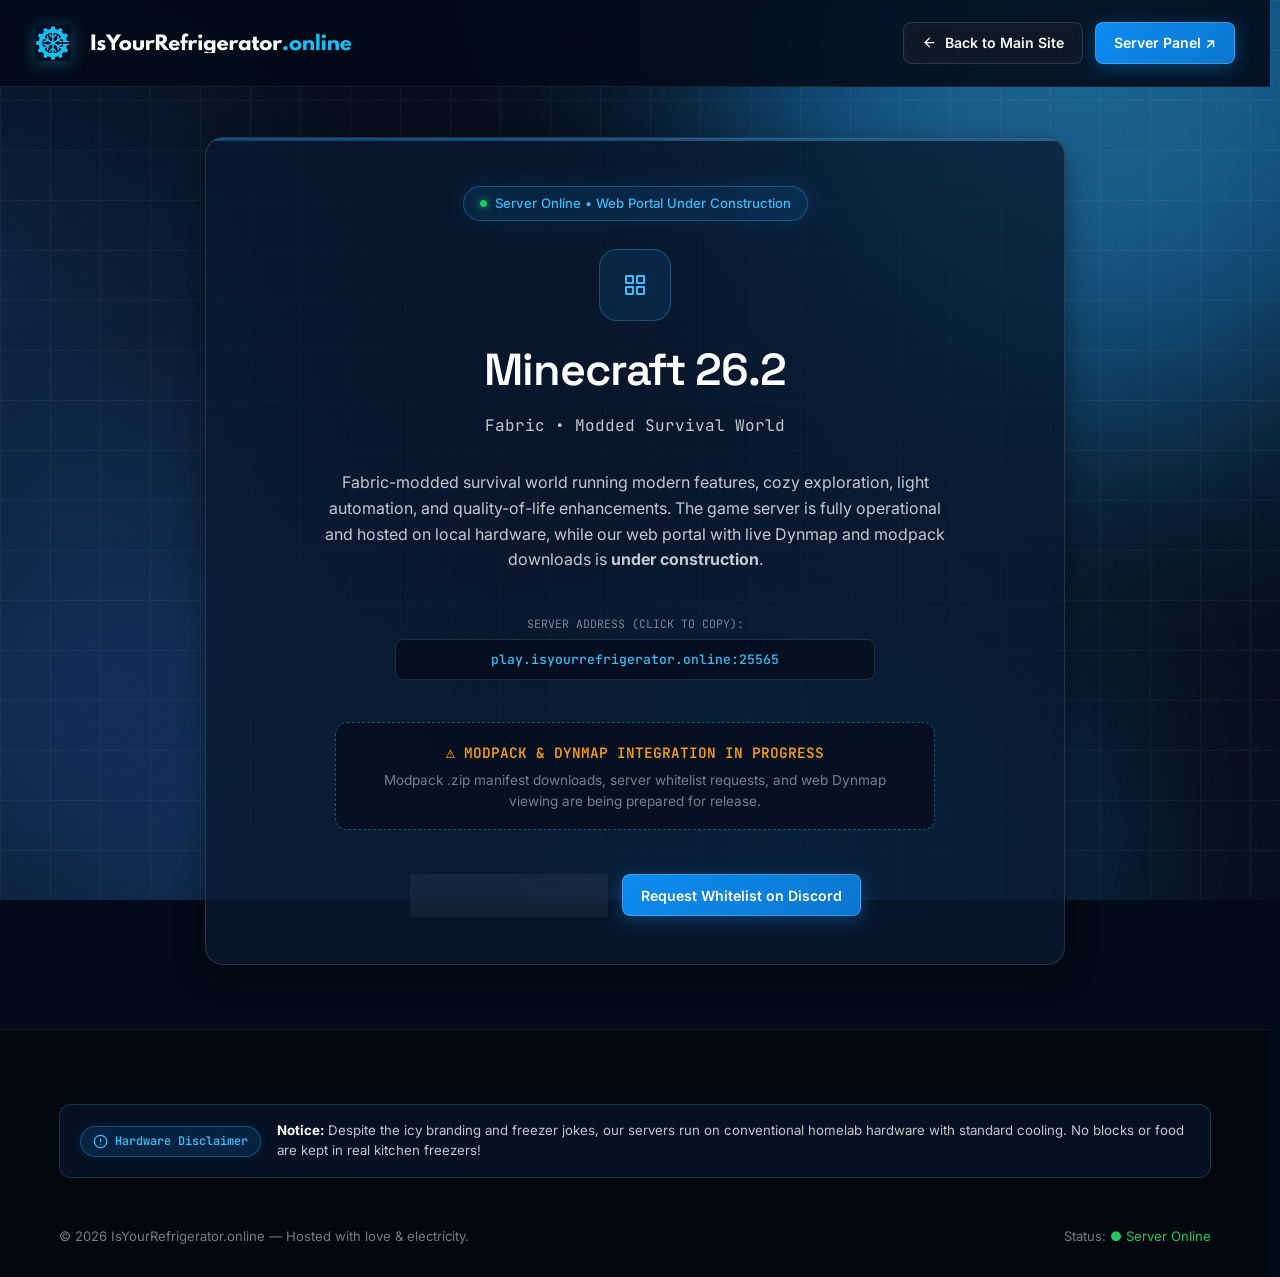
==== minecraft/index.html @ 1fb02a24 "feat: add game server sub-pages for Valheim, Minecraft, and The Forest along with updated documentat" ====
<!DOCTYPE html>
<html lang="en">

<head>
    <meta charset="UTF-8">
    <meta name="viewport" content="width=device-width, initial-scale=1.0">
    <title>Minecraft 26.2 | IsYourRefrigerator.Online</title>
    <meta name="description" content="Dedicated Minecraft Fabric Modded Survival Server - IsYourRefrigerator.online">
    <link rel="icon" type="image/png" href="/static/images/isyourrefrigerator.online_logo_small.png">

    <!-- Typography -->
    <link rel="preconnect" href="https://fonts.googleapis.com">
    <link rel="preconnect" href="https://fonts.gstatic.com" crossorigin>
    <link
        href="https://fonts.googleapis.com/css2?family=Inter:wght@400;500;600;700&family=JetBrains+Mono:wght@400;500;600&family=Space+Grotesk:wght@500;600;700&display=swap"
        rel="stylesheet">

    <link rel="stylesheet" href="/static/style/stylesheet.css">
    <script src="/static/script.js" defer></script>
</head>

<body>

    <!-- Artistic background scene -->
    <div class="scene">
        <div class="aurora a1"></div>
        <div class="aurora a2"></div>
        <div class="aurora a3"></div>
        <div class="frost-grid"></div>
        <div class="grain"></div>
    </div>

    <!-- Header -->
    <header class="site">
        <div class="wrap site-inner">
            <a href="/" class="brand-link" aria-label="IsYourRefrigerator.online home">
                <img src="/static/images/isyourrefrigerator.online_logo_small.png" alt="" class="logo-icon">
                <img src="/static/images/IsYourRefrigerator.online (1).png" alt="" class="logo-wordmark">
                <img src="/static/images/IsYourRefrigerator.online.png" alt="IsYourRefrigerator.online"
                    class="logo-mobile">
            </a>

            <div class="header-actions">
                <a href="/" class="btn btn-outline">
                    <svg width="15" height="15" viewBox="0 0 24 24" fill="none" stroke="currentColor" stroke-width="2"
                        stroke-linecap="round" stroke-linejoin="round">
                        <line x1="19" y1="12" x2="5" y2="12"></line>
                        <polyline points="12 19 5 12 12 5"></polyline>
                    </svg>
                    <span>Back to Main Site</span>
                </a>
                <a href="https://panel.isyourrefrigerator.online" class="btn btn-fill btn-server-panel" target="_blank"
                    rel="noopener noreferrer">
                    <span>Server Panel ↗</span>
                </a>
            </div>
        </div>
    </header>

    <main>
        <section class="section-block" style="padding-top: 50px;">
            <div class="wrap">
                <!-- Under Construction Showcase Hero -->
                <div class="overview-card"
                    style="max-width: 860px; margin: 0 auto; text-align: center; align-items: center; padding: 48px 32px;">
                    <div class="badge" style="margin-bottom: 14px;">
                        <span class="indicator-dot online"></span>
                        <span>Server Online • Web Portal Under Construction</span>
                    </div>

                    <div class="card-icon-wrap"
                        style="width: 72px; height: 72px; margin-bottom: 8px; border-radius: var(--radius-lg);">
                        <svg viewBox="0 0 24 24" width="36" height="36" fill="none" stroke="currentColor"
                            stroke-width="2" stroke-linecap="round" stroke-linejoin="round">
                            <rect x="3" y="3" width="7" height="7"></rect>
                            <rect x="14" y="3" width="7" height="7"></rect>
                            <rect x="14" y="14" width="7" height="7"></rect>
                            <rect x="3" y="14" width="7" height="7"></rect>
                        </svg>
                    </div>

                    <h1 style="font-size: clamp(2rem, 4vw, 2.8rem); color: #ffffff; margin-bottom: 8px;">
                        Minecraft <span class="gradient-text">26.2</span>
                    </h1>
                    <p class="server-subtitle" style="font-size: 1rem; margin-bottom: 18px;">
                        Fabric • Modded Survival World
                    </p>

                    <p style="max-width: 620px; font-size: 1rem; color: var(--text-dim); line-height: 1.6; margin-bottom: 28px;">
                        Fabric-modded survival world running modern features, cozy exploration, light automation, and quality-of-life enhancements.
                        The game server is fully operational and hosted on local hardware, while our web portal with live Dynmap and modpack downloads is <strong>under construction</strong>.
                    </p>

                    <!-- Quick Connect Box -->
                    <div style="width: 100%; max-width: 480px; margin-bottom: 28px;">
                        <span class="stat-label" style="display: block; margin-bottom: 6px;">Server Address (Click to Copy):</span>
                        <div class="server-connect btn-copy-ip" data-ip="play.isyourrefrigerator.online:25565"
                            title="Click to copy server address" role="button" tabindex="0">
                            <span class="ip-display">play.isyourrefrigerator.online:25565</span>
                        </div>
                    </div>

                    <!-- Under Construction Status Pill -->
                    <div
                        style="background: rgba(3, 11, 24, 0.7); border: 1px dashed rgba(56, 189, 248, 0.4); border-radius: var(--radius-md); padding: 18px 24px; max-width: 600px; margin-bottom: 30px;">
                        <div style="display: flex; align-items: center; justify-content: center; gap: 8px; color: var(--amber); font-weight: 600; font-family: 'JetBrains Mono', monospace; font-size: 0.9rem; margin-bottom: 6px;">
                            <span>⚠️ MODPACK & DYNMAP INTEGRATION IN PROGRESS</span>
                        </div>
                        <p style="font-size: 0.85rem; color: var(--text-faint); margin: 0; line-height: 1.5;">
                            Modpack .zip manifest downloads, server whitelist requests, and web Dynmap viewing are being prepared for release.
                        </p>
                    </div>

                    <!-- Back / Action Buttons -->
                    <div style="display: flex; gap: 14px; flex-wrap: wrap; justify-content: center;">
                        <a href="/" class="btn btn-outline">
                            ← Return to All Servers
                        </a>
                        <button type="button" class="btn btn-fill btn-copy-discord" data-ip="@Trollmeneerr">
                            Request Whitelist on Discord
                        </button>
                    </div>
                </div>
            </div>
        </section>
    </main>

    <!-- Floating Toast Notice for Copy Feedback -->
    <div class="toast-notice" id="toastNotice" role="status" aria-live="polite">
        <svg width="18" height="18" viewBox="0 0 24 24" fill="none" stroke="#38bdf8" stroke-width="2"
            stroke-linecap="round" stroke-linejoin="round">
            <path d="M22 11.08V12a10 10 0 1 1-5.93-9.14"></path>
            <polyline points="22 4 12 14.01 9 11.01"></polyline>
        </svg>
        <span class="toast-text">Copied to clipboard!</span>
    </div>

    <!-- Footer -->
    <footer class="site">
        <div class="wrap">
            <div class="footer-disclaimer">
                <div class="disclaimer-badge">
                    <svg width="15" height="15" viewBox="0 0 24 24" fill="none" stroke="currentColor" stroke-width="2"
                        stroke-linecap="round" stroke-linejoin="round">
                        <circle cx="12" cy="12" r="10"></circle>
                        <line x1="12" y1="8" x2="12" y2="12"></line>
                        <line x1="12" y1="16" x2="12.01" y2="16"></line>
                    </svg>
                    <span>Hardware Disclaimer</span>
                </div>
                <p class="disclaimer-text">
                    <strong>Notice:</strong> Despite the icy branding and freezer jokes, our servers run on conventional homelab hardware with standard cooling. No blocks or food are kept in real kitchen freezers!
                </p>
            </div>

            <div class="footer-bottom">
                <div>&copy; <span class="current-year">2026</span> IsYourRefrigerator.online — Hosted with love &amp; electricity.</div>
                <div>Status: <span style="color: #22c55e;">● Server Online</span></div>
            </div>
        </div>
    </footer>

</body>

</html>
---- static/style/stylesheet.css ----
/* =========================================================================
   ISYOURREFRIGERATOR.ONLINE - VISUAL OVERHAUL STYLESHEET
   Aesthetics: Cozy Homelab Blog x Steam Store Library Hybrid
   Theme: Original Subzero Navy & Cyan Palette Preserved 100%
   ========================================================================= */

:root {
    /* Exact Original Brand Palette */
    --p: #030b18;
    --p-surface: rgba(10, 25, 48, 0.78);
    --p-card: rgba(14, 32, 60, 0.72);
    --p-card-hover: rgba(18, 42, 80, 0.85);
    --p-overlay: rgba(3, 11, 24, 0.92);
    --s: #133b78;
    --s-light: #1e56a8;
    --t: #0d8cf1;
    --t-glow: rgba(13, 140, 241, 0.35);
    --cyan: #38bdf8;
    --cyan-glow: rgba(56, 189, 248, 0.28);
    --green: #22c55e;
    --green-glow: rgba(34, 197, 94, 0.35);
    --red: #ef4444;
    --amber: #f59e0b;
    --acc: #050505;
    --text: #f8fafc;
    --text-dim: rgba(248, 250, 252, 0.78);
    --text-faint: rgba(248, 250, 252, 0.48);
    --glass: rgba(255, 255, 255, 0.05);
    --glass-border: rgba(255, 255, 255, 0.12);
    --glass-hover-border: rgba(56, 189, 248, 0.45);
    --hair: rgba(255, 255, 255, 0.08);

    /* Dimensions & Radii */
    --radius-xl: 24px;
    --radius-lg: 18px;
    --radius-md: 12px;
    --radius-sm: 8px;
    --radius-xs: 4px;

    /* Shadows */
    --shadow-card: 0 10px 30px rgba(0, 0, 0, 0.4), 0 1px 0 rgba(255, 255, 255, 0.08) inset;
    --shadow-steam: 0 16px 40px rgba(3, 11, 24, 0.7), 0 0 30px rgba(13, 140, 241, 0.15);
    --shadow-glow: 0 0 25px var(--cyan-glow);
}

/* ---------- Global Reset & Base Typography ---------- */
* {
    box-sizing: border-box;
    margin: 0;
    padding: 0;
}

html {
    scroll-behavior: smooth;
    scrollbar-gutter: stable;
}

/* =========================================================================
   CROSS-PLATFORM CUSTOM OVERFLOW SCROLLBAR SYSTEM
   1. Gecko / Firefox: Isolated via @supports so Chromium 121+ does not disable ::-webkit-scrollbar
   2. Chromium / WebKit (Chrome, Edge, Safari, Brave, Opera, Vivaldi): Custom 10px pill scrollbar
   3. Mobile / iOS / Android: Inertial momentum touch scrolling (-webkit-overflow-scrolling: touch)
   ========================================================================= */

/* Firefox (Gecko Engine) */
@supports (-moz-appearance: none) {
    html, body, * {
        scrollbar-width: thin;
        scrollbar-color: rgba(56, 189, 248, 0.6) #020712;
    }
}

/* WebKit / Chromium Browsers (Chrome, Edge, Safari, Opera, Brave, Vivaldi) */
::-webkit-scrollbar,
*::-webkit-scrollbar {
    width: 10px;
    height: 10px;
}

::-webkit-scrollbar-track,
*::-webkit-scrollbar-track {
    background: #020712;
    border-left: 1px solid rgba(56, 189, 248, 0.08);
}

::-webkit-scrollbar-track:horizontal,
*::-webkit-scrollbar-track:horizontal {
    border-left: none;
    border-top: 1px solid rgba(56, 189, 248, 0.08);
}

::-webkit-scrollbar-thumb,
*::-webkit-scrollbar-thumb {
    background: linear-gradient(180deg, #133b78 0%, #0d8cf1 50%, #38bdf8 100%);
    border-radius: 999px;
    border: 2px solid #020712;
    background-clip: padding-box;
    transition: background 0.2s ease, box-shadow 0.2s ease, border-color 0.2s ease;
}

::-webkit-scrollbar-thumb:horizontal,
*::-webkit-scrollbar-thumb:horizontal {
    background: linear-gradient(90deg, #133b78 0%, #0d8cf1 50%, #38bdf8 100%);
}

::-webkit-scrollbar-thumb:hover,
*::-webkit-scrollbar-thumb:hover {
    background: linear-gradient(180deg, #0d8cf1 0%, #38bdf8 100%);
    box-shadow: 0 0 14px rgba(56, 189, 248, 0.65);
    border-color: #030b18;
}

::-webkit-scrollbar-thumb:horizontal:hover,
*::-webkit-scrollbar-thumb:horizontal:hover {
    background: linear-gradient(90deg, #0d8cf1 0%, #38bdf8 100%);
    box-shadow: 0 0 14px rgba(56, 189, 248, 0.65);
    border-color: #030b18;
}

::-webkit-scrollbar-thumb:active,
*::-webkit-scrollbar-thumb:active {
    background: #38bdf8;
    box-shadow: 0 0 20px rgba(56, 189, 248, 0.95);
}

::-webkit-scrollbar-corner,
*::-webkit-scrollbar-corner {
    background: #020712;
}

/* Touch & Mobile Momentum Scrolling */
body,
.modal-card,
.modal-backdrop,
.site-nav,
.mobile-nav,
pre,
code {
    -webkit-overflow-scrolling: touch;
}

/* Internal Container & Modal Custom Scrollbars */
.modal-card {
    scrollbar-gutter: stable;
}

.modal-card::-webkit-scrollbar {
    width: 8px;
    height: 8px;
}

.modal-card::-webkit-scrollbar-track {
    background: rgba(3, 11, 24, 0.75);
    border-radius: 999px;
    border: none;
}

.modal-card::-webkit-scrollbar-thumb {
    background: linear-gradient(180deg, rgba(13, 140, 241, 0.6) 0%, rgba(56, 189, 248, 0.8) 100%);
    border-radius: 999px;
    border: 2px solid #07152b;
}

.modal-card::-webkit-scrollbar-thumb:hover {
    background: var(--cyan);
    box-shadow: 0 0 12px var(--cyan-glow);
}

/* ---------- Universal On-Screen Overflow Scroll Progress Bar ---------- */
/* Provides an interactive, visible overflow progress bar on ALL devices and platforms (including iOS Safari and Android) */
.scroll-progress-container {
    position: fixed;
    top: 0;
    left: 0;
    width: 100%;
    height: 3px;
    background: rgba(3, 11, 24, 0.5);
    backdrop-filter: blur(4px);
    -webkit-backdrop-filter: blur(4px);
    z-index: 1001; /* Sits above sticky header */
    cursor: pointer;
    overflow: hidden;
    transition: height 0.2s ease;
}

.scroll-progress-container:hover {
    height: 6px;
}

.scroll-progress-bar {
    height: 100%;
    width: 0%;
    background: linear-gradient(90deg, #133b78 0%, #0d8cf1 50%, #38bdf8 100%);
    box-shadow: 0 0 8px rgba(56, 189, 248, 0.8), 0 0 16px rgba(13, 140, 241, 0.5);
    border-radius: 0 999px 999px 0;
    transition: width 0.08s ease-out;
    position: relative;
}

.scroll-progress-bar::after {
    content: '';
    position: absolute;
    right: 0;
    top: 50%;
    transform: translateY(-50%);
    width: 8px;
    height: 8px;
    border-radius: 50%;
    background: #ffffff;
    box-shadow: 0 0 8px #38bdf8, 0 0 16px #38bdf8;
    opacity: 0;
    transition: opacity 0.2s ease;
}

.scroll-progress-container:hover .scroll-progress-bar::after {
    opacity: 1;
}

/* Floating Back to Top Button with Circular Progress Ring */
.btn-back-to-top {
    position: fixed;
    bottom: 28px;
    right: 28px;
    width: 46px;
    height: 46px;
    border-radius: 50%;
    background: rgba(7, 21, 43, 0.88);
    backdrop-filter: blur(12px);
    -webkit-backdrop-filter: blur(12px);
    border: 1px solid rgba(56, 189, 248, 0.35);
    color: var(--cyan);
    display: flex;
    align-items: center;
    justify-content: center;
    cursor: pointer;
    z-index: 95;
    opacity: 0;
    visibility: hidden;
    transform: translateY(16px) scale(0.9);
    transition: opacity 0.3s cubic-bezier(0.16, 1, 0.3, 1),
                transform 0.3s cubic-bezier(0.16, 1, 0.3, 1),
                visibility 0.3s ease,
                border-color 0.2s ease,
                box-shadow 0.2s ease,
                color 0.2s ease;
    box-shadow: 0 8px 24px rgba(0, 0, 0, 0.55);
}

.btn-back-to-top.visible {
    opacity: 1;
    visibility: visible;
    transform: translateY(0) scale(1);
}

.btn-back-to-top:hover {
    border-color: var(--cyan);
    color: #ffffff;
    box-shadow: 0 0 20px var(--cyan-glow), 0 10px 30px rgba(0, 0, 0, 0.65);
    transform: translateY(-3px) scale(1.05);
}

.btn-back-to-top svg.progress-ring {
    position: absolute;
    top: -1px;
    left: -1px;
    width: 46px;
    height: 46px;
    transform: rotate(-90deg);
    pointer-events: none;
}

.btn-back-to-top svg.progress-ring circle {
    fill: none;
    stroke-width: 2.5;
}

.btn-back-to-top svg.progress-ring .progress-ring-bg {
    stroke: rgba(255, 255, 255, 0.08);
}

.btn-back-to-top svg.progress-ring .progress-ring-fill {
    stroke: var(--cyan);
    stroke-linecap: round;
    stroke-dasharray: 126; /* 2 * PI * 20 */
    stroke-dashoffset: 126;
    transition: stroke-dashoffset 0.1s ease-out;
}

body {
    background: var(--p);
    color: var(--text);
    font-family: 'Inter', -apple-system, BlinkMacSystemFont, 'Segoe UI', Roboto, sans-serif;
    line-height: 1.6;
    overflow-x: hidden;
    min-height: 100vh;
    display: flex;
    flex-direction: column;
    -webkit-font-smoothing: antialiased;
}

h1, h2, h3, h4, h5 {
    font-family: 'Space Grotesk', sans-serif;
    font-weight: 600;
    letter-spacing: -0.025em;
    line-height: 1.2;
    color: #ffffff;
}

p {
    color: var(--text-dim);
}

a {
    color: inherit;
    text-decoration: none;
    transition: all 0.2s cubic-bezier(0.16, 1, 0.3, 1);
}

img, svg {
    display: block;
    max-width: 100%;
    height: auto;
}

.wrap {
    max-width: 1200px;
    margin: 0 auto;
    padding: 0 24px;
    width: 100%;
}

/* ---------- Background Ambient Scene ---------- */
.scene {
    position: fixed;
    inset: 0;
    z-index: -1;
    background: var(--p);
    overflow: hidden;
    pointer-events: none;
}

.scene::before {
    content: "";
    position: absolute;
    inset: 0;
    background:
        radial-gradient(75% 60% at 85% -5%, rgba(13, 140, 241, 0.22), transparent 70%),
        radial-gradient(55% 50% at -5% 30%, rgba(19, 59, 120, 0.45), transparent 70%),
        radial-gradient(65% 55% at 50% 100%, rgba(13, 140, 241, 0.18), transparent 70%);
}

.aurora {
    position: absolute;
    filter: blur(110px);
    opacity: 0.45;
    border-radius: 50%;
    mix-blend-mode: screen;
}

.aurora.a1 {
    width: 700px;
    height: 700px;
    top: -240px;
    right: -160px;
    background: radial-gradient(circle, var(--cyan) 0%, var(--t) 70%);
    animation: drift 28s ease-in-out infinite alternate;
}

.aurora.a2 {
    width: 600px;
    height: 600px;
    top: 45%;
    left: -180px;
    background: radial-gradient(circle, var(--s-light) 0%, var(--s) 70%);
    animation: drift 35s ease-in-out infinite alternate-reverse;
}

.aurora.a3 {
    width: 500px;
    height: 500px;
    bottom: -150px;
    right: 15%;
    background: var(--t);
    opacity: 0.25;
    animation: drift 32s ease-in-out infinite;
}

@keyframes drift {
    0% { transform: translate(0, 0) scale(1); }
    50% { transform: translate(35px, -25px) scale(1.08); }
    100% { transform: translate(-30px, 30px) scale(0.95); }
}

.frost-grid {
    position: absolute;
    inset: 0;
    opacity: 0.045;
    background-image:
        linear-gradient(to right, #ffffff 1px, transparent 1px),
        linear-gradient(to bottom, #ffffff 1px, transparent 1px);
    background-size: 50px 50px;
}

.grain {
    position: absolute;
    inset: 0;
    opacity: 0.035;
    background-image: url("data:image/svg+xml,%3Csvg xmlns='http://www.w3.org/2000/svg' width='160' height='160'%3E%3Cfilter id='n'%3E%3CfeTurbulence type='fractalNoise' baseFrequency='0.85' numOctaves='3' stitchTiles='stitch'/%3E%3C/filter%3E%3Crect width='100%25' height='100%25' filter='url(%23n)'/%3E%3C/svg%3E");
}


/* ---------- Header & Navigation ---------- */
header.site {
    position: sticky;
    top: 0;
    z-index: 100;
    background: rgba(3, 11, 24, 0.88);
    backdrop-filter: blur(20px);
    -webkit-backdrop-filter: blur(20px);
    border-bottom: 1px solid var(--hair);
    transition: all 0.3s ease;
}

.site-inner {
    display: flex;
    align-items: center;
    justify-content: space-between;
    min-height: 68px;
    padding: 8px 0;
    gap: 16px;
}

.brand-link {
    display: inline-flex;
    align-items: center;
    gap: 10px;
    text-decoration: none;
    cursor: pointer;
    flex-shrink: 0;
}

.brand-link img.logo-icon {
    display: block;
    height: 36px;
    width: auto;
    object-fit: contain;
    filter: drop-shadow(0 2px 8px rgba(56, 189, 248, 0.3));
}

.brand-link img.logo-wordmark {
    display: block;
    height: 70px;
    width: auto;
    max-width: 280px;
    object-fit: contain;
}

.brand-link img.logo-mobile {
    display: none;
}

.site-nav {
    display: flex;
    align-items: center;
    gap: 22px;
}

.nav-link {
    font-size: 0.9rem;
    font-weight: 500;
    color: var(--text-dim);
    position: relative;
    padding: 8px 4px;
    transition: color 0.2s ease;
}

.nav-link:hover,
.nav-link.active {
    color: #ffffff;
}

.nav-link::after {
    content: "";
    position: absolute;
    bottom: 0;
    left: 0;
    width: 0;
    height: 2px;
    background: linear-gradient(90deg, var(--t), var(--cyan));
    transition: width 0.25s ease;
    border-radius: 2px;
}

.nav-link:hover::after,
.nav-link.active::after {
    width: 100%;
}

.header-actions {
    display: flex;
    align-items: center;
    gap: 12px;
}

/* Buttons */
.btn {
    display: inline-flex;
    align-items: center;
    justify-content: center;
    gap: 8px;
    padding: 9px 18px;
    border-radius: var(--radius-sm);
    font-weight: 600;
    font-size: 0.88rem;
    font-family: 'Inter', sans-serif;
    cursor: pointer;
    transition: all 0.2s cubic-bezier(0.16, 1, 0.3, 1);
    border: 1px solid transparent;
    white-space: nowrap;
}

.btn-fill {
    background: linear-gradient(135deg, var(--t) 0%, #0b76ce 100%);
    color: #ffffff;
    border: 1px solid rgba(255, 255, 255, 0.2);
    box-shadow: 0 4px 18px rgba(13, 140, 241, 0.35);
}

.btn-fill:hover {
    transform: translateY(-2px);
    box-shadow: 0 8px 26px rgba(13, 140, 241, 0.55);
    background: linear-gradient(135deg, #1fa1ff 0%, var(--t) 100%);
}

.btn-outline {
    background: rgba(255, 255, 255, 0.05);
    color: var(--text);
    border: 1px solid var(--glass-border);
    backdrop-filter: blur(8px);
}

.btn-outline:hover {
    background: rgba(255, 255, 255, 0.1);
    border-color: rgba(56, 189, 248, 0.4);
    transform: translateY(-2px);
    color: #ffffff;
}

.btn-cozy-glow {
    background: rgba(13, 140, 241, 0.12);
    color: var(--cyan);
    border: 1px solid rgba(56, 189, 248, 0.35);
    box-shadow: 0 0 16px rgba(13, 140, 241, 0.2);
}

.btn-cozy-glow:hover {
    background: rgba(13, 140, 241, 0.25);
    border-color: var(--cyan);
    color: #ffffff;
    transform: translateY(-2px);
    box-shadow: 0 0 24px rgba(56, 189, 248, 0.35);
}

.btn-mobile-menu {
    display: none;
    align-items: center;
    justify-content: center;
    width: 40px;
    height: 40px;
    border-radius: var(--radius-sm);
    background: rgba(255, 255, 255, 0.04);
    border: 1px solid var(--glass-border);
    color: var(--text);
    cursor: pointer;
    transition: all 0.2s ease;
    flex-shrink: 0;
}

.btn-mobile-menu:hover {
    background: rgba(255, 255, 255, 0.09);
    border-color: rgba(255, 255, 255, 0.25);
}

.btn-mobile-menu .icon-close { display: none; }
.btn-mobile-menu.active .icon-menu { display: none; }
.btn-mobile-menu.active .icon-close { display: block; }

.mobile-nav {
    display: none;
    flex-direction: column;
    max-height: 0;
    overflow: hidden;
    background: rgba(3, 11, 24, 0.98);
    backdrop-filter: blur(20px);
    -webkit-backdrop-filter: blur(20px);
    border-bottom: 1px solid transparent;
    transition: max-height 0.35s cubic-bezier(0.16, 1, 0.3, 1), border-color 0.3s ease;
}

.mobile-nav.open {
    max-height: 520px;
    border-bottom-color: var(--hair);
}

.mobile-nav-link {
    padding: 12px 28px;
    font-size: 0.95rem;
    font-weight: 500;
    color: var(--text-dim);
    border-top: 1px solid var(--hair);
}

.mobile-nav-link:hover,
.mobile-nav-link.active {
    color: #ffffff;
    background: rgba(255, 255, 255, 0.04);
}

.mobile-nav-btn {
    margin: 10px 28px 14px;
    width: calc(100% - 56px);
}

/* ---------- HERO SECTION: Steam Spotlight & Cozy Homelab Hybrid ---------- */
.hero-steam {
    padding: 60px 0 50px;
    position: relative;
}

.hero-grid {
    display: grid;
    grid-template-columns: 1.15fr 0.95fr;
    gap: 40px;
    align-items: stretch;
}

.hero-content {
    display: flex;
    flex-direction: column;
    align-items: flex-start;
    height: 100%;
}

.badge {
    display: inline-flex;
    align-items: center;
    gap: 8px;
    background: rgba(13, 140, 241, 0.12);
    border: 1px solid rgba(56, 189, 248, 0.3);
    border-radius: 999px;
    padding: 6px 16px;
    font-size: 0.82rem;
    font-weight: 500;
    color: var(--cyan);
    margin-bottom: 20px;
    box-shadow: 0 0 20px rgba(13, 140, 241, 0.15);
}

.pulse-dot {
    width: 8px;
    height: 8px;
    border-radius: 50%;
    background: var(--green);
    box-shadow: 0 0 10px var(--green);
    animation: pulse 2s infinite;
}

@keyframes pulse {
    0%, 100% { opacity: 1; transform: scale(1); }
    50% { opacity: 0.4; transform: scale(0.85); }
}

.hero-steam h1 {
    font-size: clamp(2.4rem, 4.5vw, 3.8rem);
    letter-spacing: -0.035em;
    line-height: 1.1;
    background: linear-gradient(180deg, #ffffff 40%, rgba(255, 255, 255, 0.75) 100%);
    -webkit-background-clip: text;
    -webkit-text-fill-color: transparent;
    margin-bottom: 16px;
}

.hero-steam h1 span.gradient-text {
    background: linear-gradient(135deg, #ffffff 0%, var(--cyan) 50%, var(--t) 100%);
    -webkit-background-clip: text;
    -webkit-text-fill-color: transparent;
}

.hero-steam .sub {
    font-size: 1.12rem;
    color: var(--text-dim);
    line-height: 1.6;
    margin-bottom: 20px;
    max-width: 520px;
}

/* Cozy Bash Shell Terminal Snippet */
.terminal-shell {
    width: 100%;
    max-width: 480px;
    background: rgba(2, 8, 18, 0.9);
    border: 1px solid rgba(56, 189, 248, 0.22);
    border-radius: var(--radius-sm);
    padding: 10px 14px;
    margin-bottom: 20px;
    box-shadow: 0 4px 18px rgba(0, 0, 0, 0.5);
}

.terminal-header {
    display: flex;
    align-items: center;
    gap: 6px;
    margin-bottom: 6px;
    padding-bottom: 6px;
    border-bottom: 1px solid rgba(255, 255, 255, 0.06);
}

.terminal-dot {
    width: 8px;
    height: 8px;
    border-radius: 50%;
}

.terminal-dot.red { background: #ef4444; }
.terminal-dot.yellow { background: #f59e0b; }
.terminal-dot.green { background: #10b981; }

.terminal-title {
    font-size: 0.72rem;
    font-family: 'JetBrains Mono', monospace;
    color: var(--text-faint);
    margin-left: 6px;
}

.hero-steam .fine {
    font-size: 0.88rem;
    font-family: 'JetBrains Mono', monospace;
    color: var(--cyan);
    margin: 0;
    line-height: 1.4;
}

.hero-feature-tags {
    display: flex;
    flex-wrap: wrap;
    gap: 8px;
    margin-bottom: 26px;
}

.feat-tag {
    font-family: 'JetBrains Mono', monospace;
    font-size: 0.75rem;
    color: var(--text-dim);
    background: rgba(255, 255, 255, 0.04);
    border: 1px solid var(--glass-border);
    padding: 4px 10px;
    border-radius: 999px;
    transition: all 0.2s ease;
}

.feat-tag:hover {
    border-color: var(--cyan);
    color: var(--cyan);
    background: rgba(56, 189, 248, 0.08);
}

.hero-actions {
    display: flex;
    align-items: center;
    gap: 14px;
    flex-wrap: wrap;
}

/* Steam Spotlight Card (Right Column) */
.hero-spotlight-card {
    background: var(--p-card);
    border: 1px solid rgba(56, 189, 248, 0.3);
    border-radius: var(--radius-lg);
    overflow: hidden;
    box-shadow: var(--shadow-steam);
    position: relative;
    transition: transform 0.3s ease, border-color 0.3s ease;
    height: 100%;
    display: flex;
    flex-direction: column;
}

.hero-spotlight-card:hover {
    transform: translateY(-3px);
    border-color: var(--cyan);
}

.spotlight-top-bar {
    display: flex;
    align-items: center;
    justify-content: space-between;
    padding: 10px 16px;
    background: rgba(2, 10, 22, 0.85);
    border-bottom: 1px solid var(--hair);
    flex-shrink: 0;
}

.spotlight-badge {
    display: flex;
    align-items: center;
    gap: 8px;
    font-family: 'JetBrains Mono', monospace;
    font-size: 0.72rem;
    font-weight: 600;
    color: var(--cyan);
    letter-spacing: 0.08em;
}

.spotlight-live-dot {
    width: 7px;
    height: 7px;
    border-radius: 50%;
    background: var(--green);
    box-shadow: 0 0 8px var(--green);
}

.spotlight-node-tag {
    font-size: 0.75rem;
    color: var(--text-faint);
    font-family: 'JetBrains Mono', monospace;
}

.spotlight-media-frame {
    position: relative;
    display: block;
    flex: 1;
    min-height: 240px;
    background: #000000;
    overflow: hidden;
    cursor: pointer;
}

.spotlight-img {
    width: 100%;
    height: 100%;
    object-fit: cover;
    display: block;
    transition: transform 0.4s ease;
}

.spotlight-media-frame:hover .spotlight-img {
    transform: scale(1.02);
}

.spotlight-overlay {
    position: absolute;
    inset: 0;
    background: linear-gradient(180deg, transparent 55%, rgba(3, 11, 24, 0.85) 100%);
    pointer-events: none;
    display: flex;
    align-items: flex-end;
    padding: 12px 16px;
}

.spotlight-click-badge {
    display: inline-flex;
    align-items: center;
    gap: 6px;
    background: rgba(13, 140, 241, 0.9);
    backdrop-filter: blur(8px);
    color: #ffffff;
    padding: 5px 12px;
    border-radius: var(--radius-xs);
    font-size: 0.76rem;
    font-weight: 600;
    box-shadow: 0 2px 10px rgba(0, 0, 0, 0.5);
    transition: background 0.2s ease;
}

.spotlight-media-frame:hover .spotlight-click-badge {
    background: var(--cyan);
    color: #030b18;
}

.spotlight-footer {
    display: grid;
    grid-template-columns: 1fr 1fr 1.35fr;
    gap: 12px;
    padding: 14px 16px;
    background: rgba(6, 18, 36, 0.85);
    border-top: 1px solid var(--hair);
    align-items: center;
    flex-shrink: 0;
}

.spotlight-stat {
    display: flex;
    flex-direction: column;
    gap: 2px;
    min-width: 0;
}

.stat-label {
    font-size: 0.72rem;
    color: var(--text-faint);
    text-transform: uppercase;
    font-family: 'JetBrains Mono', monospace;
    white-space: nowrap;
    overflow: hidden;
    text-overflow: ellipsis;
}

.stat-val {
    font-size: 0.84rem;
    font-weight: 600;
    color: #ffffff;
    white-space: nowrap;
    overflow: hidden;
    text-overflow: ellipsis;
    min-width: 0;
    display: block;
}

.stat-val.status-online {
    color: var(--green);
}

.stat-val.link {
    color: var(--cyan);
    display: inline-block;
    max-width: 100%;
    overflow: hidden;
    text-overflow: ellipsis;
    white-space: nowrap;
    transition: color 0.2s ease, text-shadow 0.2s ease;
}

.stat-val.link:hover {
    color: #ffffff;
    text-shadow: 0 0 8px var(--cyan-glow);
    text-decoration: underline;
}

/* ---------- Shared Section Layout & Headers ---------- */
section.section-block {
    padding: 64px 0;
    position: relative;
}

.section-header {
    margin-bottom: 34px;
    display: flex;
    flex-direction: column;
    gap: 8px;
}

.section-header.centered {
    text-align: center;
    align-items: center;
}

.section-header-row {
    flex-direction: row;
    align-items: flex-end;
    justify-content: space-between;
    gap: 24px;
}

.section-header-row .section-header-text {
    display: flex;
    flex-direction: column;
    gap: 8px;
}

.section-tag {
    font-family: 'JetBrains Mono', monospace;
    font-size: 0.78rem;
    text-transform: uppercase;
    letter-spacing: 0.12em;
    color: var(--cyan);
    font-weight: 600;
}

.section-title {
    font-size: clamp(1.8rem, 3.2vw, 2.5rem);
    color: #ffffff;
}

.section-desc {
    color: var(--text-dim);
    font-size: 1.02rem;
    max-width: 640px;
    line-height: 1.6;
}

/* ---------- SECTION 1: Overview 3 Boxes (Cozy Blog / Philosophy) ---------- */
.overview-grid {
    display: grid;
    grid-template-columns: repeat(3, 1fr);
    gap: 24px;
}

.overview-card {
    background: var(--p-surface);
    border: 1px solid var(--glass-border);
    border-radius: var(--radius-lg);
    padding: 28px 24px;
    display: flex;
    flex-direction: column;
    gap: 14px;
    position: relative;
    overflow: hidden;
    box-shadow: var(--shadow-card);
    transition: transform 0.25s ease, border-color 0.25s ease, box-shadow 0.25s ease;
}

.overview-card::before {
    content: "";
    position: absolute;
    top: 0;
    left: 0;
    right: 0;
    height: 3px;
    background: linear-gradient(90deg, var(--t), var(--cyan));
    opacity: 0.4;
    transition: opacity 0.25s ease;
}

.overview-card:hover {
    transform: translateY(-4px);
    border-color: var(--glass-hover-border);
    box-shadow: var(--shadow-card), var(--shadow-glow);
}

.overview-card:hover::before {
    opacity: 1;
}

.card-icon-wrap {
    width: 48px;
    height: 48px;
    border-radius: var(--radius-md);
    background: rgba(13, 140, 241, 0.12);
    border: 1px solid rgba(56, 189, 248, 0.3);
    display: flex;
    align-items: center;
    justify-content: center;
    color: var(--cyan);
}

.card-icon-wrap svg {
    width: 24px;
    height: 24px;
    stroke-width: 2;
}

.card-tag {
    font-family: 'JetBrains Mono', monospace;
    font-size: 0.72rem;
    color: var(--cyan);
    text-transform: uppercase;
    letter-spacing: 0.08em;
    font-weight: 600;
}

.overview-card h3 {
    font-size: 1.35rem;
    color: #ffffff;
}

.overview-card p {
    font-size: 0.95rem;
    color: var(--text-dim);
    line-height: 1.6;
    flex-grow: 1;
}

.overview-card .small-text {
    display: flex;
    align-items: center;
    gap: 8px;
    font-size: 0.8rem;
    color: var(--text-faint);
    border-top: 1px solid var(--hair);
    padding-top: 14px;
    font-family: 'JetBrains Mono', monospace;
}

/* ---------- SECTION 2: Game Servers in the Freezer (Max 3 Next to Each Other, Old Specs Styling) ---------- */
.server-grid {
    display: grid;
    grid-template-columns: repeat(3, 1fr);
    gap: 24px;
}

.dynamic-server-cards {
    display: contents;
}

.server-card {
    background: var(--p-surface);
    border: 1px solid var(--glass-border);
    border-radius: var(--radius-lg);
    padding: 24px;
    display: flex;
    flex-direction: column;
    gap: 14px;
    position: relative;
    overflow: hidden;
    box-shadow: var(--shadow-card);
    transition: transform 0.25s ease, border-color 0.25s ease, box-shadow 0.25s ease;
}

.server-card:hover {
    transform: translateY(-4px);
    border-color: var(--glass-hover-border);
    box-shadow: var(--shadow-card), 0 0 24px rgba(13, 140, 241, 0.2);
}

.server-top {
    display: flex;
    align-items: center;
    justify-content: space-between;
}

.server-icon {
    width: 44px;
    height: 44px;
    border-radius: var(--radius-md);
    background: rgba(13, 140, 241, 0.12);
    border: 1px solid rgba(56, 189, 248, 0.25);
    display: flex;
    align-items: center;
    justify-content: center;
    color: var(--cyan);
}

.server-icon svg {
    width: 22px;
    height: 22px;
}

.server-status-pill {
    display: inline-flex;
    align-items: center;
    gap: 6px;
    padding: 4px 10px;
    border-radius: 999px;
    background: rgba(2, 8, 18, 0.6);
    border: 1px solid var(--glass-border);
    font-size: 0.75rem;
    font-family: 'JetBrains Mono', monospace;
    font-weight: 500;
}

.indicator-dot {
    width: 7px;
    height: 7px;
    border-radius: 50%;
    background: var(--amber);
}

.indicator-dot.online {
    background: var(--green);
    box-shadow: 0 0 8px var(--green);
}

.indicator-dot.offline {
    background: var(--red);
}

.indicator-dot.available {
    background: var(--cyan);
    box-shadow: 0 0 8px var(--cyan);
}

.server-card.is-clickable {
    cursor: pointer;
}

.server-card.is-clickable:hover {
    border-color: var(--cyan);
    box-shadow: var(--shadow-card), 0 0 28px rgba(56, 189, 248, 0.28);
}

.server-card h3,
.server-title {
    font-size: 1.3rem;
    color: #ffffff;
    margin: 0;
}

.server-title-link {
    color: #ffffff;
    text-decoration: none;
    display: inline-flex;
    align-items: center;
    gap: 6px;
    transition: color 0.2s ease;
}

.server-card.is-clickable:hover .server-title-link {
    color: var(--cyan);
}

.server-link-icon {
    font-size: 0.85em;
    opacity: 0.6;
    display: inline-block;
    transition: transform 0.2s ease, opacity 0.2s ease, color 0.2s ease;
}

.server-card.is-clickable:hover .server-link-icon {
    opacity: 1;
    transform: translate(2px, -2px);
    color: var(--cyan);
}

.server-subtitle {
    font-size: 0.84rem;
    font-family: 'JetBrains Mono', monospace;
    color: var(--cyan);
    margin-top: -6px;
}

.server-desc {
    font-size: 0.92rem;
    color: var(--text-dim);
    line-height: 1.5;
    flex-grow: 1;
}

.managed {
    font-size: 0.78rem;
    font-family: 'JetBrains Mono', monospace;
    color: var(--text-faint);
}

/* Original Specs 3-Column Box Styling */
.server-specs {
    display: grid;
    grid-template-columns: repeat(3, 1fr);
    gap: 8px;
    padding: 10px 12px;
    background: rgba(3, 11, 24, 0.55);
    border-radius: var(--radius-sm);
    border: 1px solid var(--hair);
}

.spec-item {
    display: flex;
    flex-direction: column;
    gap: 2px;
}

.spec-label {
    font-size: 0.72rem;
    font-family: 'JetBrains Mono', monospace;
    color: var(--text-faint);
    text-transform: uppercase;
}

.spec-val {
    font-size: 0.82rem;
    font-family: 'JetBrains Mono', monospace;
    font-weight: 600;
    color: #ffffff;
    white-space: nowrap;
    overflow: hidden;
    text-overflow: ellipsis;
}

/* Clean, Button-less IP Address Bar */
.server-connect {
    display: flex;
    align-items: center;
    justify-content: center;
    padding: 9px 14px;
    background: rgba(3, 11, 24, 0.75);
    border: 1px solid var(--glass-border);
    border-radius: var(--radius-sm);
    cursor: pointer;
    transition: all 0.2s ease;
    text-align: center;
}

.server-connect:hover {
    border-color: var(--cyan);
    background: rgba(13, 140, 241, 0.12);
}

.ip-display {
    font-family: 'JetBrains Mono', monospace;
    font-size: 0.82rem;
    color: var(--cyan);
    overflow: hidden;
    text-overflow: ellipsis;
    white-space: nowrap;
    font-weight: 500;
}

/* Request Card */
.request-card {
    border-style: dashed;
    border-color: rgba(56, 189, 248, 0.4);
    cursor: pointer;
}

.request-card:hover {
    border-style: solid;
    border-color: var(--cyan);
}

/* ---------- SECTION 3: PROMINENT SERVER HOSTING & RENTAL SHOWCASE ---------- */
.hosting-spotlight-section {
    background: linear-gradient(180deg, transparent 0%, rgba(10, 25, 48, 0.35) 50%, transparent 100%);
}

.pelican-showcase-box {
    background: var(--p-surface);
    border: 1px solid rgba(56, 189, 248, 0.3);
    border-radius: var(--radius-xl);
    padding: 32px;
    margin-bottom: 34px;
    box-shadow: var(--shadow-steam);
    position: relative;
    overflow: hidden;
}

.pelican-box-header {
    margin-bottom: 22px;
    max-width: 800px;
}

.pelican-badge-tag {
    display: inline-flex;
    align-items: center;
    gap: 8px;
    font-family: 'JetBrains Mono', monospace;
    font-size: 0.78rem;
    color: var(--cyan);
    background: rgba(56, 189, 248, 0.1);
    border: 1px solid rgba(56, 189, 248, 0.25);
    padding: 4px 12px;
    border-radius: 999px;
    margin-bottom: 12px;
}

.pelican-box-header h3 {
    font-size: clamp(1.5rem, 2.6vw, 2.1rem);
    color: #ffffff;
    margin-bottom: 10px;
}

.pelican-desc-text {
    font-size: 1.02rem;
    color: var(--text-dim);
    line-height: 1.6;
}

.pelican-brand-link {
    color: var(--cyan);
    text-decoration: underline;
    font-weight: 600;
}

.pelican-brand-link:hover {
    color: #ffffff;
    text-shadow: 0 0 10px var(--cyan);
}

.pelican-box-actions {
    display: flex;
    align-items: center;
    gap: 14px;
    flex-wrap: wrap;
}

/* Server Rental & Pricing Shelf */
.server-rental-showcase {
    margin-top: 10px;
}

.rental-intro-banner {
    display: flex;
    align-items: center;
    justify-content: space-between;
    gap: 20px;
    padding: 22px 26px;
    background: var(--p-surface);
    border: 1px solid var(--glass-border);
    border-radius: var(--radius-lg);
    margin-bottom: 24px;
    flex-wrap: wrap;
}

.rental-intro-left {
    max-width: 620px;
}

.rental-label {
    font-family: 'JetBrains Mono', monospace;
    font-size: 0.74rem;
    color: var(--cyan);
    text-transform: uppercase;
    letter-spacing: 0.1em;
    font-weight: 600;
}

.rental-intro-left h4 {
    font-size: 1.45rem;
    color: #ffffff;
    margin: 4px 0 8px;
}

.rental-intro-left p {
    font-size: 1rem;
    color: var(--text-dim);
}

.rental-intro-left strong {
    color: #ffffff;
}

/* Steam Hardware Tier Cards Grid */
.rental-plans-grid {
    display: grid;
    grid-template-columns: repeat(4, 1fr);
    gap: 18px;
    margin-bottom: 24px;
}

.rental-card-shelf {
    background: var(--p-surface);
    border: 1px solid var(--glass-border);
    border-radius: var(--radius-lg);
    padding: 24px 20px;
    display: flex;
    flex-direction: column;
    position: relative;
    box-shadow: var(--shadow-card);
    transition: transform 0.25s ease, border-color 0.25s ease, box-shadow 0.25s ease;
}

.rental-card-shelf:hover {
    transform: translateY(-4px);
    border-color: var(--glass-hover-border);
    box-shadow: var(--shadow-card), 0 0 20px rgba(13, 140, 241, 0.25);
}

.rental-card-shelf.featured {
    border-color: var(--cyan);
    background: rgba(14, 34, 68, 0.85);
    box-shadow: var(--shadow-card), 0 0 24px rgba(56, 189, 248, 0.25);
}

.shelf-popular-badge {
    position: absolute;
    top: -10px;
    right: 18px;
    background: linear-gradient(135deg, var(--cyan) 0%, var(--t) 100%);
    color: #030b18;
    font-size: 0.68rem;
    font-weight: 700;
    font-family: 'JetBrains Mono', monospace;
    padding: 3px 8px;
    border-radius: 999px;
    letter-spacing: 0.06em;
}

.shelf-top {
    display: flex;
    align-items: center;
    justify-content: space-between;
    margin-bottom: 12px;
}

.shelf-pill {
    font-family: 'JetBrains Mono', monospace;
    font-size: 0.72rem;
    color: var(--text-faint);
    text-transform: uppercase;
}

.shelf-pill.highlight {
    color: var(--cyan);
    font-weight: 600;
}

.plan-ram {
    font-family: 'Space Grotesk', sans-serif;
    font-size: 1.05rem;
    font-weight: 700;
    color: var(--cyan);
}

.shelf-price {
    display: flex;
    align-items: baseline;
    gap: 4px;
    margin-bottom: 16px;
    padding-bottom: 14px;
    border-bottom: 1px solid var(--hair);
}

.shelf-price strong {
    font-family: 'Space Grotesk', sans-serif;
    font-size: 2.2rem;
    font-weight: 700;
    color: #ffffff;
    line-height: 1;
}

.billing-cycle {
    font-size: 0.85rem;
    color: var(--text-faint);
}

.shelf-specs-list {
    display: flex;
    flex-direction: column;
    gap: 10px;
    margin-bottom: 22px;
    flex-grow: 1;
}

.shelf-spec-item {
    display: flex;
    align-items: center;
    gap: 8px;
    font-size: 0.84rem;
    color: var(--text-dim);
}

.shelf-spec-item svg {
    color: var(--cyan);
    flex-shrink: 0;
}

.shelf-action-btn {
    width: 100%;
}

/* Referral & Discord Combo Card */
.referral-contact-combo {
    display: grid;
    grid-template-columns: 1.2fr 0.8fr;
    gap: 18px;
    align-items: stretch;
}

.referral-note-box {
    display: flex;
    align-items: center;
    gap: 16px;
    padding: 18px 22px;
    background: rgba(10, 25, 48, 0.6);
    border: 1px solid var(--glass-border);
    border-radius: var(--radius-md);
}

.ref-icon {
    width: 42px;
    height: 42px;
    border-radius: 50%;
    background: rgba(56, 189, 248, 0.12);
    display: flex;
    align-items: center;
    justify-content: center;
    color: var(--cyan);
    flex-shrink: 0;
}

.ref-text {
    display: flex;
    flex-direction: column;
    gap: 2px;
}

.ref-text strong {
    color: #ffffff;
    font-size: 0.92rem;
}

.ref-text span {
    color: var(--text-dim);
    font-size: 0.88rem;
}

.discord-banner-card {
    margin: 0;
    padding: 14px 20px;
    background: rgba(10, 25, 48, 0.7);
    border: 1px solid rgba(88, 101, 242, 0.4);
}

/* Contact Card (Discord) */
.contact-card {
    display: flex;
    align-items: center;
    gap: 14px;
    background: rgba(3, 11, 24, 0.75);
    border: 1px solid var(--glass-border);
    border-radius: var(--radius-md);
    padding: 14px 18px;
}

.contact-card-icon {
    width: 40px;
    height: 40px;
    border-radius: var(--radius-sm);
    display: flex;
    align-items: center;
    justify-content: center;
    flex-shrink: 0;
}

.discord-icon {
    background: rgba(88, 101, 242, 0.2);
    color: #5865f2;
}

.discord-icon svg {
    width: 22px;
    height: 22px;
}

.contact-card-info {
    display: flex;
    flex-direction: column;
    flex-grow: 1;
}

.contact-label {
    font-size: 0.72rem;
    font-family: 'JetBrains Mono', monospace;
    color: var(--text-faint);
    text-transform: uppercase;
}

.contact-val {
    font-size: 0.95rem;
    font-weight: 600;
    color: #ffffff;
}

.btn-copy-discord {
    flex-shrink: 0;
}

/* ---------- SECTION 4: The Chill Crew (Steam Friend Roster) ---------- */
.friend-grid {
    display: grid;
    grid-template-columns: repeat(3, 1fr);
    gap: 24px;
}

.friend-card {
    background: var(--p-surface);
    border: 1px solid var(--glass-border);
    border-radius: var(--radius-lg);
    padding: 28px 24px;
    display: flex;
    flex-direction: column;
    align-items: center;
    text-align: center;
    gap: 10px;
    box-shadow: var(--shadow-card);
    transition: transform 0.25s ease, border-color 0.25s ease;
}

.friend-card:hover {
    transform: translateY(-4px);
    border-color: var(--glass-hover-border);
}

.friend-card .avatar {
    width: 80px;
    height: 80px;
    border-radius: 50%;
    padding: 3px;
    background: linear-gradient(135deg, var(--cyan), var(--s));
    margin-bottom: 4px;
    box-shadow: 0 4px 18px rgba(0, 0, 0, 0.4);
}

.friend-card .avatar img {
    width: 100%;
    height: 100%;
    border-radius: 50%;
    object-fit: cover;
    background: #030b18;
}

.friend-card h4 {
    font-size: 1.2rem;
    color: #ffffff;
}

.friend-card .role {
    font-family: 'JetBrains Mono', monospace;
    font-size: 0.76rem;
    color: var(--cyan);
    text-transform: uppercase;
    letter-spacing: 0.06em;
}

.friend-card .status {
    font-size: 0.9rem;
    color: var(--text-dim);
    font-style: italic;
}

/* ---------- Modals (Contact, Privacy, All Servers, Panel Gallery Popup) ---------- */
.modal-backdrop {
    position: fixed;
    inset: 0;
    z-index: 999;
    background: rgba(1, 6, 14, 0.85);
    backdrop-filter: blur(16px);
    -webkit-backdrop-filter: blur(16px);
    display: flex;
    align-items: center;
    justify-content: center;
    padding: 24px;
    opacity: 0;
    visibility: hidden;
    transition: opacity 0.25s ease, visibility 0.25s ease;
}

.modal-backdrop.show {
    opacity: 1;
    visibility: visible;
}

.modal-card {
    background: #07152b;
    border: 1px solid rgba(56, 189, 248, 0.35);
    border-radius: var(--radius-xl);
    width: 100%;
    max-width: 1200px;
    max-height: 90vh;
    overflow-y: auto;
    padding: 32px;
    position: relative;
    box-shadow: 0 24px 60px rgba(0, 0, 0, 0.8), 0 0 30px rgba(13, 140, 241, 0.2);
    transform: translateY(20px) scale(0.97);
    transition: transform 0.25s cubic-bezier(0.16, 1, 0.3, 1);
}

.modal-backdrop.show .modal-card {
    transform: translateY(0) scale(1);
}

.modal-servers-card {
    max-width: 1200px;
}

.modal-privacy-card {
    max-width: 1200px;
}

.modal-gallery-card {
    max-width: 1200px;
}

.modal-close-btn {
    position: absolute;
    top: 20px;
    right: 20px;
    width: 36px;
    height: 36px;
    border-radius: 50%;
    background: rgba(255, 255, 255, 0.06);
    border: 1px solid var(--glass-border);
    color: var(--text-dim);
    display: flex;
    align-items: center;
    justify-content: center;
    cursor: pointer;
    transition: all 0.2s ease;
    z-index: 10;
}

.modal-close-btn:hover {
    background: rgba(255, 255, 255, 0.15);
    color: #ffffff;
}

.modal-header {
    margin-bottom: 24px;
    display: flex;
    flex-direction: column;
    align-items: flex-start;
    gap: 8px;
}

.modal-icon {
    width: 44px;
    height: 44px;
    border-radius: var(--radius-md);
    background: rgba(13, 140, 241, 0.15);
    border: 1px solid rgba(56, 189, 248, 0.3);
    display: flex;
    align-items: center;
    justify-content: center;
    color: var(--cyan);
}

.modal-icon svg {
    width: 22px;
    height: 22px;
}

.modal-header h3 {
    font-size: 1.45rem;
    color: #ffffff;
}

.modal-header p {
    font-size: 0.95rem;
    color: var(--text-dim);
}

.modal-body {
    display: flex;
    flex-direction: column;
    gap: 16px;
    margin-bottom: 24px;
}

/* Modal Rental Redirect Banner */
.modal-rental-banner-link {
    display: block;
    background: rgba(13, 140, 241, 0.12);
    border: 1px solid rgba(56, 189, 248, 0.35);
    border-radius: var(--radius-md);
    padding: 16px 18px;
    transition: all 0.2s ease;
}

.modal-rental-banner-link:hover {
    background: rgba(13, 140, 241, 0.22);
    border-color: var(--cyan);
    transform: translateY(-2px);
}

.modal-rental-banner-text {
    display: flex;
    flex-direction: column;
    gap: 4px;
}

.modal-rental-banner-text strong {
    color: #ffffff;
    font-size: 1rem;
}

.modal-rental-banner-text span {
    color: var(--text-dim);
    font-size: 0.86rem;
}

/* Pelican Gallery Popup Module Styles */
.pelican-gallery-module {
    background: rgba(2, 9, 20, 0.85);
    border: 1px solid var(--glass-border);
    border-radius: var(--radius-lg);
    padding: 20px;
}

.gallery-header-row {
    display: flex;
    align-items: center;
    justify-content: space-between;
    margin-bottom: 16px;
    gap: 16px;
    flex-wrap: wrap;
}

.gallery-tag {
    font-family: 'JetBrains Mono', monospace;
    font-size: 0.72rem;
    color: var(--cyan);
    text-transform: uppercase;
    letter-spacing: 0.1em;
}

.gallery-title-box h4 {
    font-size: 1.15rem;
    color: #ffffff;
}

.gallery-nav-buttons {
    display: flex;
    align-items: center;
    gap: 10px;
}

.btn-gal-nav {
    width: 34px;
    height: 34px;
    border-radius: var(--radius-sm);
    background: rgba(255, 255, 255, 0.06);
    border: 1px solid var(--glass-border);
    color: var(--text);
    display: flex;
    align-items: center;
    justify-content: center;
    cursor: pointer;
    transition: all 0.2s ease;
}

.btn-gal-nav:hover {
    background: rgba(56, 189, 248, 0.2);
    border-color: var(--cyan);
    color: #ffffff;
}

.gal-counter {
    font-family: 'JetBrains Mono', monospace;
    font-size: 0.82rem;
    color: var(--text-dim);
    min-width: 44px;
    text-align: center;
}

/* Main Display Screen */
.gallery-stage {
    margin-bottom: 18px;
}

.gallery-stage-window {
    position: relative;
    aspect-ratio: 16 / 9;
    background: #000000;
    border-radius: var(--radius-md);
    overflow: hidden;
    border: 1px solid rgba(56, 189, 248, 0.35);
    box-shadow: 0 10px 30px rgba(0, 0, 0, 0.6);
}

.gallery-active-img {
    width: 100%;
    height: 100%;
    object-fit: contain;
    background: #010610;
    display: block;
    transition: opacity 0.2s ease;
}

.gallery-caption-bar {
    position: absolute;
    bottom: 0;
    left: 0;
    right: 0;
    background: linear-gradient(180deg, transparent 0%, rgba(2, 8, 18, 0.95) 40%, rgba(2, 8, 18, 0.98) 100%);
    padding: 24px 20px 14px;
    display: flex;
    flex-direction: column;
    gap: 4px;
}

.caption-chip {
    font-family: 'JetBrains Mono', monospace;
    font-size: 0.7rem;
    color: var(--cyan);
    text-transform: uppercase;
    font-weight: 600;
}

.caption-title {
    font-family: 'Space Grotesk', sans-serif;
    font-size: 1.1rem;
    font-weight: 600;
    color: #ffffff;
}

.caption-sub {
    font-size: 0.86rem;
    color: var(--text-dim);
    line-height: 1.4;
}

/* Steam-style Thumbnails */
.gallery-thumb-strip {
    display: grid;
    grid-template-columns: repeat(3, 1fr);
    gap: 14px;
}

.gallery-thumb-btn {
    display: flex;
    align-items: center;
    gap: 12px;
    padding: 10px;
    background: rgba(10, 25, 48, 0.6);
    border: 1px solid var(--glass-border);
    border-radius: var(--radius-md);
    cursor: pointer;
    text-align: left;
    transition: all 0.25s ease;
}

.gallery-thumb-btn:hover {
    background: rgba(14, 32, 60, 0.8);
    border-color: rgba(56, 189, 248, 0.4);
    transform: translateY(-2px);
}

.gallery-thumb-btn.active {
    background: rgba(13, 140, 241, 0.16);
    border-color: var(--cyan);
    box-shadow: 0 0 16px rgba(56, 189, 248, 0.25);
}

.thumb-img-wrap {
    width: 64px;
    height: 44px;
    border-radius: var(--radius-xs);
    overflow: hidden;
    background: #000000;
    flex-shrink: 0;
    border: 1px solid var(--hair);
}

.thumb-img-wrap img {
    width: 100%;
    height: 100%;
    object-fit: cover;
}

.thumb-info {
    display: flex;
    flex-direction: column;
    min-width: 0;
}

.thumb-info strong {
    font-family: 'Space Grotesk', sans-serif;
    font-size: 0.86rem;
    color: #ffffff;
    white-space: nowrap;
    overflow: hidden;
    text-overflow: ellipsis;
}

.thumb-info span {
    font-size: 0.74rem;
    color: var(--text-faint);
    white-space: nowrap;
    overflow: hidden;
    text-overflow: ellipsis;
}

/* Privacy Modal Sections */
.privacy-section {
    display: flex;
    flex-direction: column;
    gap: 8px;
    padding-bottom: 16px;
    border-bottom: 1px solid var(--hair);
}

.privacy-section:last-child {
    border-bottom: none;
    padding-bottom: 0;
}

.privacy-badge-pill {
    align-self: flex-start;
    font-family: 'JetBrains Mono', monospace;
    font-size: 0.72rem;
    color: var(--cyan);
    background: rgba(56, 189, 248, 0.1);
    padding: 2px 8px;
    border-radius: 4px;
}

.privacy-section h4 {
    font-size: 1.05rem;
    color: #ffffff;
}

.privacy-section p,
.privacy-section ul {
    font-size: 0.9rem;
    color: var(--text-dim);
    line-height: 1.6;
}

.privacy-section ul {
    padding-left: 20px;
    display: flex;
    flex-direction: column;
    gap: 6px;
}

/* All Servers Modal Grid */
.all-servers-grid {
    display: grid;
    grid-template-columns: repeat(3, 1fr);
    gap: 20px;
}

@media (max-width: 900px) {
    .all-servers-grid {
        grid-template-columns: repeat(2, 1fr);
    }
}

@media (max-width: 600px) {
    .all-servers-grid {
        grid-template-columns: 1fr;
    }
}

/* ---------- Toast Notice ---------- */
.toast-notice {
    position: fixed;
    bottom: 24px;
    right: 24px;
    z-index: 1000;
    background: rgba(7, 21, 43, 0.95);
    border: 1px solid var(--cyan);
    border-radius: var(--radius-sm);
    padding: 12px 18px;
    display: flex;
    align-items: center;
    gap: 10px;
    font-size: 0.88rem;
    font-weight: 500;
    color: #ffffff;
    box-shadow: 0 10px 25px rgba(0, 0, 0, 0.6), 0 0 16px var(--cyan-glow);
    transform: translateY(80px);
    opacity: 0;
    visibility: hidden;
    transition: transform 0.25s cubic-bezier(0.16, 1, 0.3, 1), opacity 0.25s ease, visibility 0.25s ease;
}

.toast-notice.show {
    transform: translateY(0);
    opacity: 1;
    visibility: visible;
}

/* ---------- Footer ---------- */
footer.site {
    background: #020710;
    border-top: 1px solid var(--hair);
    padding: 50px 0 30px;
    margin-top: auto;
}

.footer-inner {
    display: flex;
    align-items: center;
    justify-content: space-between;
    gap: 24px;
    padding-bottom: 30px;
    border-bottom: 1px solid var(--hair);
    flex-wrap: wrap;
}

.footer-brand .wordmark {
    font-family: 'Space Grotesk', sans-serif;
    font-weight: 700;
    font-size: 1.3rem;
}

.footer-brand .part-name { color: #ffffff; }
.footer-brand .part-tld { color: var(--cyan); }

.footer-brand .tagline {
    font-size: 0.88rem;
    color: var(--text-faint);
    margin-top: 4px;
}

.footer-nav {
    display: flex;
    align-items: center;
    gap: 22px;
    flex-wrap: wrap;
}

.footer-nav a {
    font-size: 0.9rem;
    color: var(--text-dim);
}

.footer-nav a:hover {
    color: #ffffff;
}

.footer-bottom {
    display: flex;
    align-items: center;
    justify-content: space-between;
    padding-top: 24px;
    font-size: 0.82rem;
    color: var(--text-faint);
    flex-wrap: wrap;
    gap: 12px;
}

/* Footer Hardware Disclaimer */
.footer-disclaimer {
    margin: 24px 0;
    padding: 16px 20px;
    background: rgba(10, 25, 48, 0.55);
    border: 1px solid rgba(56, 189, 248, 0.22);
    border-radius: var(--radius-md);
    display: flex;
    align-items: center;
    gap: 16px;
    flex-wrap: wrap;
    box-shadow: 0 4px 20px rgba(0, 0, 0, 0.3);
}

.disclaimer-badge {
    display: inline-flex;
    align-items: center;
    gap: 7px;
    padding: 5px 12px;
    border-radius: 999px;
    background: rgba(13, 140, 241, 0.15);
    border: 1px solid rgba(56, 189, 248, 0.3);
    font-size: 0.74rem;
    font-family: 'JetBrains Mono', monospace;
    font-weight: 600;
    color: var(--cyan);
    white-space: nowrap;
    box-shadow: 0 0 12px rgba(13, 140, 241, 0.12);
}

.disclaimer-badge svg {
    color: var(--cyan);
    flex-shrink: 0;
}

.disclaimer-text {
    font-size: 0.83rem;
    color: var(--text-dim);
    line-height: 1.5;
    margin: 0;
    flex: 1;
    min-width: 260px;
}

.disclaimer-text strong {
    color: #ffffff;
}

/* Copied Button Feedback */
.btn-copy-ip.copied,
.btn-copy-discord.copied,
.shelf-action-btn.copied {
    border-color: var(--green) !important;
    color: var(--green) !important;
    background: rgba(34, 197, 94, 0.15) !important;
    box-shadow: 0 0 16px var(--green-glow) !important;
}

.btn-copy-ip.copied svg,
.btn-copy-discord.copied svg {
    stroke: var(--green) !important;
}

.server-connect.copied .ip-display {
    color: var(--green) !important;
}

/* =========================================================================
   RESPONSIVE BREAKPOINTS (Desktop, Tablet, Mobile)
   ========================================================================= */

@media (max-width: 1024px) {
    .hero-grid {
        grid-template-columns: 1fr;
        gap: 36px;
    }

    .hero-spotlight-card {
        height: auto;
    }

    .spotlight-media-frame {
        aspect-ratio: 16 / 9;
        flex: none;
    }

    .hero-content {
        align-items: center;
        text-align: center;
        height: auto;
    }

    .hero-steam .sub {
        margin-left: auto;
        margin-right: auto;
    }

    .terminal-shell {
        margin-left: auto;
        margin-right: auto;
    }

    .hero-feature-tags {
        justify-content: center;
    }

    .hero-actions {
        justify-content: center;
    }

    .server-grid {
        grid-template-columns: repeat(2, 1fr);
    }

    .rental-plans-grid {
        grid-template-columns: repeat(2, 1fr);
    }

    .referral-contact-combo {
        grid-template-columns: 1fr;
    }
}

@media (max-width: 860px) {
    .site-nav {
        display: none;
    }

    .btn-mobile-menu {
        display: flex;
    }

    .mobile-nav {
        display: flex;
    }

    .header-contact-btn {
        display: none;
    }

    .overview-grid {
        grid-template-columns: 1fr;
        gap: 18px;
    }

    .friend-grid {
        grid-template-columns: 1fr;
        gap: 18px;
    }

    .pelican-showcase-box {
        padding: 24px 18px;
    }

    .gallery-thumb-strip {
        grid-template-columns: 1fr;
    }
}

@media (max-width: 680px) {
    .wrap {
        padding: 0 16px;
    }


    .brand-link img.logo-wordmark {
        display: none;
    }

    .brand-link img.logo-mobile {
        display: block;
        height: 38px;
        width: auto;
    }

    .hero-steam {
        padding: 40px 0 30px;
    }

    .hero-steam h1 {
        font-size: 2.2rem;
    }

    .spotlight-footer {
        grid-template-columns: 1fr;
        gap: 10px;
    }

    .server-grid {
        grid-template-columns: 1fr;
    }

    .rental-plans-grid {
        grid-template-columns: 1fr;
    }

    .section-header-row {
        flex-direction: column;
        align-items: flex-start;
    }

    .section-header-action {
        width: 100%;
    }

    .pelican-box-actions {
        flex-direction: column;
        width: 100%;
    }

    .pelican-box-actions .btn {
        width: 100%;
    }

    .rental-intro-banner {
        flex-direction: column;
        align-items: flex-start;
    }

    .footer-inner {
        flex-direction: column;
        align-items: flex-start;
    }

    .footer-bottom {
        flex-direction: column;
        align-items: flex-start;
    }
}
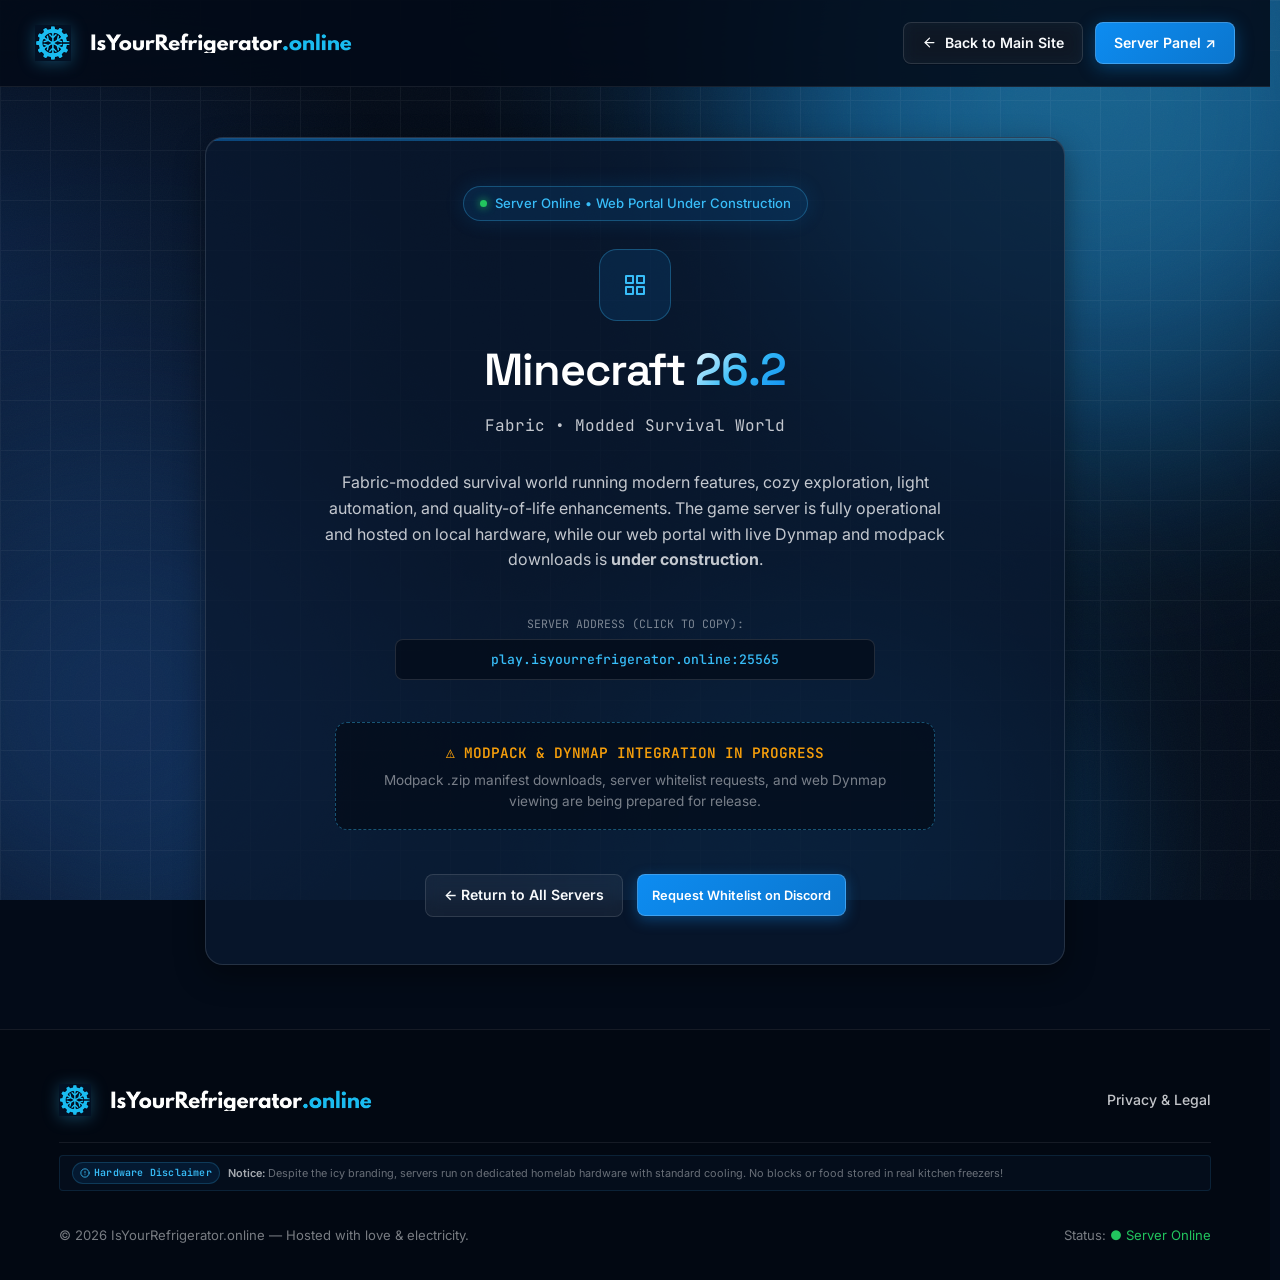
==== commit 8921e3c5: "feat: add project zomboid checklists and global site styles/layout components" ====
--- a/minecraft/index.html
+++ b/minecraft/index.html
@@ -16,6 +16,9 @@
         rel="stylesheet">
 
     <link rel="stylesheet" href="/static/style/stylesheet.css">
+    <link rel="stylesheet" href="/static/style/header.css">
+    <link rel="stylesheet" href="/static/style/footer.css">
+    <script src="/static/layout.js" defer></script>
     <script src="/static/script.js" defer></script>
 </head>
 
@@ -30,32 +33,8 @@
         <div class="grain"></div>
     </div>
 
-    <!-- Header -->
-    <header class="site">
-        <div class="wrap site-inner">
-            <a href="/" class="brand-link" aria-label="IsYourRefrigerator.online home">
-                <img src="/static/images/isyourrefrigerator.online_logo_small.png" alt="" class="logo-icon">
-                <img src="/static/images/IsYourRefrigerator.online (1).png" alt="" class="logo-wordmark">
-                <img src="/static/images/IsYourRefrigerator.online.png" alt="IsYourRefrigerator.online"
-                    class="logo-mobile">
-            </a>
-
-            <div class="header-actions">
-                <a href="/" class="btn btn-outline">
-                    <svg width="15" height="15" viewBox="0 0 24 24" fill="none" stroke="currentColor" stroke-width="2"
-                        stroke-linecap="round" stroke-linejoin="round">
-                        <line x1="19" y1="12" x2="5" y2="12"></line>
-                        <polyline points="12 19 5 12 12 5"></polyline>
-                    </svg>
-                    <span>Back to Main Site</span>
-                </a>
-                <a href="https://panel.isyourrefrigerator.online" class="btn btn-fill btn-server-panel" target="_blank"
-                    rel="noopener noreferrer">
-                    <span>Server Panel ↗</span>
-                </a>
-            </div>
-        </div>
-    </header>
+    <!-- Modular Site Header (Managed via /static/layout.js) -->
+    <header class="site" data-component="header" data-header-type="subpage" data-back-text="Back to Main Site" data-back-href="/"></header>
 
     <main>
         <section class="section-block" style="padding-top: 50px;">
@@ -135,30 +114,8 @@
         <span class="toast-text">Copied to clipboard!</span>
     </div>
 
-    <!-- Footer -->
-    <footer class="site">
-        <div class="wrap">
-            <div class="footer-disclaimer">
-                <div class="disclaimer-badge">
-                    <svg width="15" height="15" viewBox="0 0 24 24" fill="none" stroke="currentColor" stroke-width="2"
-                        stroke-linecap="round" stroke-linejoin="round">
-                        <circle cx="12" cy="12" r="10"></circle>
-                        <line x1="12" y1="8" x2="12" y2="12"></line>
-                        <line x1="12" y1="16" x2="12.01" y2="16"></line>
-                    </svg>
-                    <span>Hardware Disclaimer</span>
-                </div>
-                <p class="disclaimer-text">
-                    <strong>Notice:</strong> Despite the icy branding and freezer jokes, our servers run on conventional homelab hardware with standard cooling. No blocks or food are kept in real kitchen freezers!
-                </p>
-            </div>
-
-            <div class="footer-bottom">
-                <div>&copy; <span class="current-year">2026</span> IsYourRefrigerator.online — Hosted with love &amp; electricity.</div>
-                <div>Status: <span style="color: #22c55e;">● Server Online</span></div>
-            </div>
-        </div>
-    </footer>
+    <!-- Modular Site Footer (Managed via /static/layout.js) -->
+    <footer class="site" data-component="footer" data-footer-type="subpage" data-notice="Despite the icy branding, servers run on dedicated homelab hardware with standard cooling. No blocks or food stored in real kitchen freezers!" data-status-text="Server Online"></footer>
 
 </body>
 
--- a/static/style/stylesheet.css
+++ b/static/style/stylesheet.css
@@ -673,17 +673,23 @@
 .hero-steam h1 {
     font-size: clamp(2.4rem, 4.5vw, 3.8rem);
     letter-spacing: -0.035em;
-    line-height: 1.1;
+    line-height: 1.15;
+    color: #ffffff;
     background: linear-gradient(180deg, #ffffff 40%, rgba(255, 255, 255, 0.75) 100%);
     -webkit-background-clip: text;
+    background-clip: text;
     -webkit-text-fill-color: transparent;
     margin-bottom: 16px;
 }
 
-.hero-steam h1 span.gradient-text {
+.hero-steam h1 span.gradient-text,
+.gradient-text {
+    display: inline-block;
     background: linear-gradient(135deg, #ffffff 0%, var(--cyan) 50%, var(--t) 100%);
     -webkit-background-clip: text;
+    background-clip: text;
     -webkit-text-fill-color: transparent;
+    color: var(--cyan);
 }
 
 .hero-steam .sub {
@@ -1641,6 +1647,53 @@
 
 .btn-copy-discord {
     flex-shrink: 0;
+    display: inline-flex;
+    align-items: center;
+    justify-content: center;
+    gap: 6px;
+    padding: 8px 14px;
+    border-radius: var(--radius-sm);
+    font-size: 0.8rem;
+    font-weight: 600;
+    font-family: 'Inter', sans-serif;
+    cursor: pointer;
+    white-space: nowrap;
+    background: linear-gradient(135deg, var(--t) 0%, #0b76ce 100%);
+    color: #ffffff;
+    border: 1px solid rgba(255, 255, 255, 0.2);
+    box-shadow: 0 4px 14px rgba(13, 140, 241, 0.35);
+    transition: all 0.2s cubic-bezier(0.16, 1, 0.3, 1);
+}
+
+.btn-copy-discord:hover {
+    transform: translateY(-2px);
+    box-shadow: 0 6px 20px rgba(13, 140, 241, 0.55);
+    background: linear-gradient(135deg, #1fa1ff 0%, var(--t) 100%);
+}
+
+.btn-copy-ip:not(.server-connect) {
+    display: inline-flex;
+    align-items: center;
+    justify-content: center;
+    gap: 6px;
+    padding: 8px 14px;
+    border-radius: var(--radius-sm);
+    font-size: 0.8rem;
+    font-weight: 600;
+    font-family: 'Inter', sans-serif;
+    cursor: pointer;
+    white-space: nowrap;
+    background: linear-gradient(135deg, var(--t) 0%, #0b76ce 100%);
+    color: #ffffff;
+    border: 1px solid rgba(255, 255, 255, 0.2);
+    box-shadow: 0 4px 14px rgba(13, 140, 241, 0.35);
+    transition: all 0.2s cubic-bezier(0.16, 1, 0.3, 1);
+}
+
+.btn-copy-ip:not(.server-connect):hover {
+    transform: translateY(-2px);
+    box-shadow: 0 6px 20px rgba(13, 140, 241, 0.55);
+    background: linear-gradient(135deg, #1fa1ff 0%, var(--t) 100%);
 }
 
 /* ---------- SECTION 4: The Chill Crew (Steam Friend Roster) ---------- */
@@ -2157,19 +2210,31 @@
     flex-wrap: wrap;
 }
 
-.footer-brand .wordmark {
-    font-family: 'Space Grotesk', sans-serif;
-    font-weight: 700;
-    font-size: 1.3rem;
-}
-
-.footer-brand .part-name { color: #ffffff; }
-.footer-brand .part-tld { color: var(--cyan); }
+.footer-brand {
+    display: flex;
+    flex-direction: column;
+    gap: 8px;
+}
+
+.footer-brand .brand-link {
+    display: inline-flex;
+    align-items: center;
+    gap: 10px;
+    text-decoration: none;
+}
+
+.footer-brand .brand-link img.logo-icon {
+    height: 32px;
+}
+
+.footer-brand .brand-link img.logo-wordmark {
+    height: 52px;
+}
 
 .footer-brand .tagline {
     font-size: 0.88rem;
     color: var(--text-faint);
-    margin-top: 4px;
+    margin: 0;
 }
 
 .footer-nav {
@@ -2179,72 +2244,123 @@
     flex-wrap: wrap;
 }
 
-.footer-nav a {
+.footer-nav a,
+.footer-nav button.footer-nav-btn {
     font-size: 0.9rem;
     color: var(--text-dim);
-}
-
-.footer-nav a:hover {
-    color: #ffffff;
+    background: none;
+    border: none;
+    cursor: pointer;
+    padding: 0;
+    font-family: inherit;
+    transition: color 0.2s ease;
+    text-decoration: none;
+}
+
+.footer-nav a:hover,
+.footer-nav button.footer-nav-btn:hover {
+    color: #ffffff;
+}
+
+.footer-sub-bar {
+    display: flex;
+    align-items: center;
+    justify-content: space-between;
+    gap: 16px;
+    padding-bottom: 16px;
+    border-bottom: 1px solid var(--hair);
+    flex-wrap: wrap;
+}
+
+.footer-sub-links {
+    display: flex;
+    align-items: center;
+    gap: 16px;
+}
+
+.btn-legal-link {
+    background: none;
+    border: none;
+    color: var(--text-dim);
+    font-size: 0.82rem;
+    font-family: inherit;
+    cursor: pointer;
+    display: inline-flex;
+    align-items: center;
+    gap: 6px;
+    padding: 4px 8px;
+    border-radius: var(--radius-xs);
+    background: rgba(255, 255, 255, 0.04);
+    border: 1px solid var(--hair);
+    transition: all 0.2s ease;
+}
+
+.btn-legal-link:hover {
+    color: #ffffff;
+    background: rgba(56, 189, 248, 0.12);
+    border-color: rgba(56, 189, 248, 0.35);
 }
 
 .footer-bottom {
     display: flex;
     align-items: center;
     justify-content: space-between;
-    padding-top: 24px;
+    padding-top: 20px;
     font-size: 0.82rem;
     color: var(--text-faint);
     flex-wrap: wrap;
     gap: 12px;
 }
 
-/* Footer Hardware Disclaimer */
+/* Footer Hardware Disclaimer (Ultra-compact & minimal) */
 .footer-disclaimer {
-    margin: 24px 0;
-    padding: 16px 20px;
-    background: rgba(10, 25, 48, 0.55);
-    border: 1px solid rgba(56, 189, 248, 0.22);
-    border-radius: var(--radius-md);
-    display: flex;
-    align-items: center;
-    gap: 16px;
+    margin: 12px 0 16px;
+    padding: 6px 12px;
+    background: rgba(10, 25, 48, 0.35);
+    border: 1px solid rgba(56, 189, 248, 0.12);
+    border-radius: var(--radius-xs);
+    display: flex;
+    align-items: center;
+    gap: 8px;
     flex-wrap: wrap;
-    box-shadow: 0 4px 20px rgba(0, 0, 0, 0.3);
 }
 
 .disclaimer-badge {
     display: inline-flex;
     align-items: center;
-    gap: 7px;
-    padding: 5px 12px;
+    gap: 4px;
+    padding: 2px 7px;
     border-radius: 999px;
-    background: rgba(13, 140, 241, 0.15);
-    border: 1px solid rgba(56, 189, 248, 0.3);
-    font-size: 0.74rem;
+    background: rgba(13, 140, 241, 0.1);
+    border: 1px solid rgba(56, 189, 248, 0.2);
+    font-size: 0.62rem;
     font-family: 'JetBrains Mono', monospace;
     font-weight: 600;
     color: var(--cyan);
     white-space: nowrap;
-    box-shadow: 0 0 12px rgba(13, 140, 241, 0.12);
+    letter-spacing: 0.02em;
 }
 
 .disclaimer-badge svg {
     color: var(--cyan);
     flex-shrink: 0;
+    width: 10px;
+    height: 10px;
 }
 
 .disclaimer-text {
-    font-size: 0.83rem;
-    color: var(--text-dim);
-    line-height: 1.5;
+    font-size: 0.68rem;
+    color: var(--text-faint);
+    line-height: 1.35;
     margin: 0;
     flex: 1;
-    min-width: 260px;
+    min-width: 220px;
+    opacity: 0.85;
 }
 
 .disclaimer-text strong {
-    color: #ffffff;
+    color: var(--text-dim);
+    font-weight: 600;
 }
 
 /* Copied Button Feedback */
--- a/static/style/header.css
+++ b/static/style/header.css
@@ -0,0 +1,190 @@
+/* =========================================================================
+   MODULAR SITE HEADER STYLESHEET
+   Location: /static/style/header.css
+   Used for: Global top bar, navigation, brand logo & mobile drawer
+   ========================================================================= */
+
+header.site {
+    position: sticky;
+    top: 0;
+    z-index: 100;
+    background: rgba(3, 11, 24, 0.88);
+    backdrop-filter: blur(20px);
+    -webkit-backdrop-filter: blur(20px);
+    border-bottom: 1px solid var(--hair);
+    transition: all 0.3s ease;
+}
+
+.site-inner {
+    display: flex;
+    align-items: center;
+    justify-content: space-between;
+    min-height: 68px;
+    padding: 8px 0;
+    gap: 16px;
+}
+
+.brand-link {
+    display: inline-flex;
+    align-items: center;
+    gap: 10px;
+    text-decoration: none;
+    cursor: pointer;
+    flex-shrink: 0;
+}
+
+.brand-link img.logo-icon {
+    display: block;
+    height: 36px;
+    width: auto;
+    object-fit: contain;
+    filter: drop-shadow(0 2px 8px rgba(56, 189, 248, 0.3));
+}
+
+.brand-link img.logo-wordmark {
+    display: block;
+    height: 70px;
+    width: auto;
+    max-width: 280px;
+    object-fit: contain;
+}
+
+.brand-link img.logo-mobile {
+    display: none;
+}
+
+.site-nav {
+    display: flex;
+    align-items: center;
+    gap: 22px;
+}
+
+.nav-link {
+    font-size: 0.9rem;
+    font-weight: 500;
+    color: var(--text-dim);
+    position: relative;
+    padding: 8px 4px;
+    transition: color 0.2s ease;
+    text-decoration: none;
+}
+
+.nav-link:hover,
+.nav-link.active {
+    color: #ffffff;
+}
+
+.nav-link::after {
+    content: "";
+    position: absolute;
+    bottom: 0;
+    left: 0;
+    width: 0;
+    height: 2px;
+    background: linear-gradient(90deg, var(--t), var(--cyan));
+    transition: width 0.25s ease;
+    border-radius: 2px;
+}
+
+.nav-link:hover::after,
+.nav-link.active::after {
+    width: 100%;
+}
+
+.header-actions {
+    display: flex;
+    align-items: center;
+    gap: 12px;
+}
+
+.btn-mobile-menu {
+    display: none;
+    align-items: center;
+    justify-content: center;
+    width: 40px;
+    height: 40px;
+    border-radius: var(--radius-sm);
+    background: rgba(255, 255, 255, 0.04);
+    border: 1px solid var(--glass-border);
+    color: var(--text);
+    cursor: pointer;
+    transition: all 0.2s ease;
+    flex-shrink: 0;
+}
+
+.btn-mobile-menu:hover {
+    background: rgba(255, 255, 255, 0.09);
+    border-color: rgba(255, 255, 255, 0.25);
+}
+
+.btn-mobile-menu .icon-close { display: none; }
+.btn-mobile-menu.active .icon-menu { display: none; }
+.btn-mobile-menu.active .icon-close { display: block; }
+
+.mobile-nav {
+    display: none;
+    flex-direction: column;
+    max-height: 0;
+    overflow: hidden;
+    background: rgba(3, 11, 24, 0.98);
+    backdrop-filter: blur(20px);
+    -webkit-backdrop-filter: blur(20px);
+    border-bottom: 1px solid transparent;
+    transition: max-height 0.35s cubic-bezier(0.16, 1, 0.3, 1), border-color 0.3s ease;
+}
+
+.mobile-nav.open {
+    max-height: 520px;
+    border-bottom-color: var(--hair);
+}
+
+.mobile-nav-link {
+    padding: 12px 28px;
+    font-size: 0.95rem;
+    font-weight: 500;
+    color: var(--text-dim);
+    border-top: 1px solid var(--hair);
+    text-decoration: none;
+}
+
+.mobile-nav-link:hover,
+.mobile-nav-link.active {
+    color: #ffffff;
+    background: rgba(255, 255, 255, 0.04);
+}
+
+.mobile-nav-btn {
+    margin: 10px 28px 14px;
+    width: calc(100% - 56px);
+}
+
+/* Responsive Header */
+@media (max-width: 860px) {
+    .site-nav {
+        display: none;
+    }
+
+    .btn-mobile-menu {
+        display: flex;
+    }
+
+    .mobile-nav {
+        display: flex;
+    }
+
+    .header-contact-btn {
+        display: none;
+    }
+}
+
+@media (max-width: 680px) {
+    .brand-link img.logo-wordmark {
+        display: none;
+    }
+
+    .brand-link img.logo-mobile {
+        display: block;
+        height: 38px;
+        width: auto;
+    }
+}
--- a/static/style/footer.css
+++ b/static/style/footer.css
@@ -0,0 +1,203 @@
+/* =========================================================================
+   MODULAR SITE FOOTER STYLESHEET
+   Location: /static/style/footer.css
+   Used for: Global site footer, logo, links, legal popup & hardware disclaimer
+   ========================================================================= */
+
+footer.site {
+    background: #020812;
+    border-top: 1px solid var(--hair);
+    padding: 44px 0 34px;
+    margin-top: auto;
+}
+
+.footer-inner {
+    display: flex;
+    align-items: center;
+    justify-content: space-between;
+    gap: 24px;
+    padding-bottom: 24px;
+    border-bottom: 1px solid var(--hair);
+    flex-wrap: wrap;
+}
+
+.footer-brand {
+    display: flex;
+    flex-direction: column;
+    gap: 8px;
+}
+
+.footer-brand .brand-link {
+    display: inline-flex;
+    align-items: center;
+    gap: 10px;
+    text-decoration: none;
+}
+
+.footer-brand .brand-link img.logo-icon {
+    height: 32px;
+    width: auto;
+}
+
+.footer-brand .brand-link img.logo-wordmark {
+    height: 52px;
+    width: auto;
+}
+
+.footer-brand .tagline {
+    font-size: 0.88rem;
+    color: var(--text-faint);
+    margin: 0;
+}
+
+/* Footer Nav Links - Clean text links, consistent across desktop & mobile */
+.footer-nav {
+    display: flex;
+    align-items: center;
+    gap: 22px;
+    flex-wrap: wrap;
+}
+
+.footer-nav a,
+.footer-nav-link {
+    font-size: 0.9rem;
+    font-weight: 500;
+    color: var(--text-dim);
+    text-decoration: none;
+    background: none;
+    border: none;
+    cursor: pointer;
+    padding: 0;
+    font-family: inherit;
+    transition: color 0.2s ease;
+}
+
+.footer-nav a:hover,
+.footer-nav-link:hover {
+    color: #ffffff;
+}
+
+/* Subpage Footer Bar */
+.footer-sub-bar {
+    display: flex;
+    align-items: center;
+    justify-content: space-between;
+    gap: 16px;
+    padding-bottom: 16px;
+    border-bottom: 1px solid var(--hair);
+    flex-wrap: wrap;
+}
+
+.footer-sub-links {
+    display: flex;
+    align-items: center;
+    gap: 16px;
+    flex-wrap: wrap;
+}
+
+.footer-sub-links a,
+.footer-sub-links button,
+.btn-legal-link {
+    font-size: 0.88rem;
+    font-weight: 500;
+    color: var(--text-dim);
+    text-decoration: none;
+    background: none;
+    border: none;
+    cursor: pointer;
+    padding: 0;
+    font-family: inherit;
+    display: inline-flex;
+    align-items: center;
+    gap: 6px;
+    transition: color 0.2s ease;
+}
+
+.footer-sub-links a:hover,
+.footer-sub-links button:hover,
+.btn-legal-link:hover {
+    color: #ffffff;
+}
+
+/* Footer Hardware Disclaimer (Ultra-compact & minimal) */
+.footer-disclaimer {
+    margin: 12px 0 16px;
+    padding: 6px 12px;
+    background: rgba(10, 25, 48, 0.35);
+    border: 1px solid rgba(56, 189, 248, 0.12);
+    border-radius: var(--radius-xs);
+    display: flex;
+    align-items: center;
+    gap: 8px;
+    flex-wrap: wrap;
+}
+
+.disclaimer-badge {
+    display: inline-flex;
+    align-items: center;
+    gap: 4px;
+    padding: 2px 7px;
+    border-radius: 999px;
+    background: rgba(13, 140, 241, 0.1);
+    border: 1px solid rgba(56, 189, 248, 0.2);
+    font-size: 0.62rem;
+    font-family: 'JetBrains Mono', monospace;
+    font-weight: 600;
+    color: var(--cyan);
+    white-space: nowrap;
+    letter-spacing: 0.02em;
+}
+
+.disclaimer-badge svg {
+    color: var(--cyan);
+    flex-shrink: 0;
+    width: 10px;
+    height: 10px;
+}
+
+.disclaimer-text {
+    font-size: 0.68rem;
+    color: var(--text-faint);
+    line-height: 1.35;
+    margin: 0;
+    flex: 1;
+    min-width: 220px;
+    opacity: 0.85;
+}
+
+.disclaimer-text strong {
+    color: var(--text-dim);
+    font-weight: 600;
+}
+
+.footer-bottom {
+    display: flex;
+    align-items: center;
+    justify-content: space-between;
+    padding-top: 18px;
+    font-size: 0.82rem;
+    color: var(--text-faint);
+    flex-wrap: wrap;
+    gap: 12px;
+}
+
+/* Responsive Footer */
+@media (max-width: 680px) {
+    .footer-inner {
+        flex-direction: column;
+        align-items: flex-start;
+        gap: 18px;
+    }
+
+    .footer-sub-bar {
+        flex-direction: column;
+        align-items: flex-start;
+        gap: 14px;
+    }
+
+    .footer-bottom {
+        flex-direction: column;
+        align-items: flex-start;
+        gap: 8px;
+    }
+}
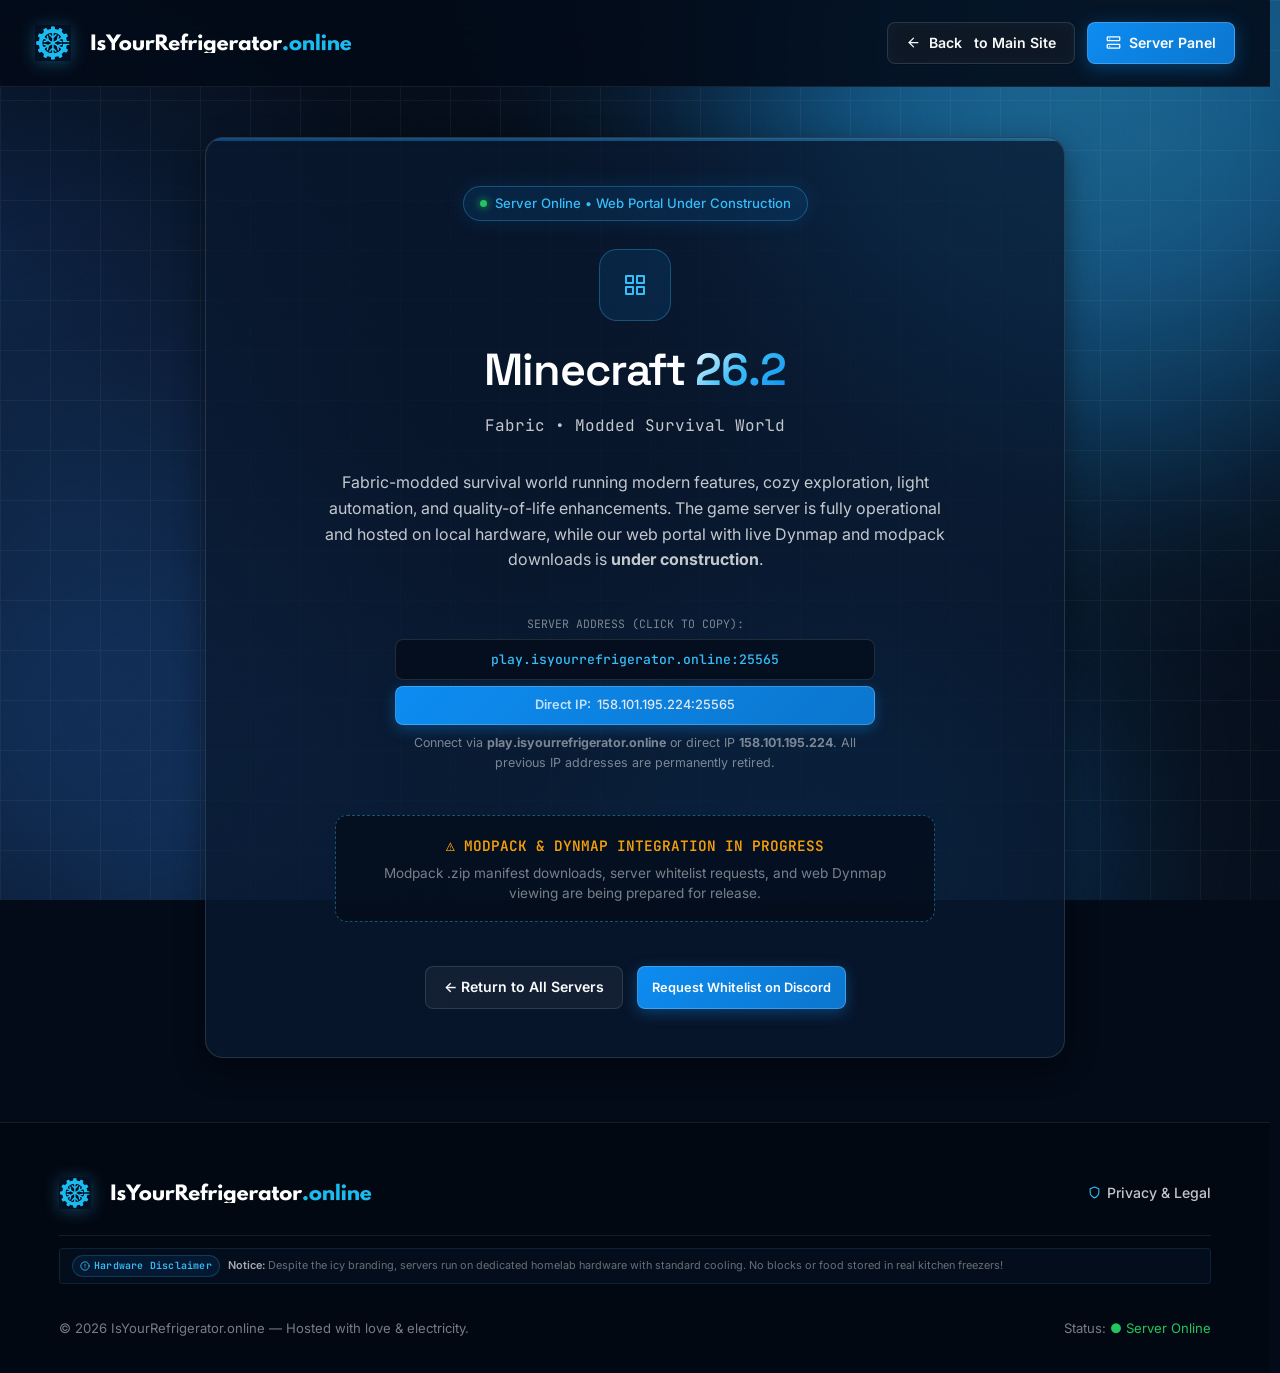
==== commit 81a1baca: "feat: initialize website with server status tracking and interactive UI components" ====
--- a/minecraft/index.html
+++ b/minecraft/index.html
@@ -4,9 +4,27 @@
 <head>
     <meta charset="UTF-8">
     <meta name="viewport" content="width=device-width, initial-scale=1.0">
-    <title>Minecraft 26.2 | IsYourRefrigerator.Online</title>
-    <meta name="description" content="Dedicated Minecraft Fabric Modded Survival Server - IsYourRefrigerator.online">
+    <title>Minecraft 26.2 Dedicated Server | IsYourRefrigerator.online</title>
+    <meta name="description" content="Dedicated Fabric-modded survival Minecraft server on IsYourRefrigerator.online. Direct connect via play.isyourrefrigerator.online:25565 or direct IP 158.101.195.224:25565.">
+    <meta name="keywords" content="Minecraft dedicated server, Minecraft Fabric, IsYourRefrigerator Minecraft, play.isyourrefrigerator.online, 158.101.195.224">
+    <meta name="robots" content="index, follow">
+    <link rel="canonical" href="https://isyourrefrigerator.online/minecraft/">
     <link rel="icon" type="image/png" href="/static/images/isyourrefrigerator.online_logo_small.png">
+    <link rel="alternate" type="text/plain" href="/llms.txt" title="LLM Knowledge Base">
+
+    <!-- Open Graph -->
+    <meta property="og:type" content="website">
+    <meta property="og:url" content="https://isyourrefrigerator.online/minecraft/">
+    <meta property="og:site_name" content="IsYourRefrigerator.online">
+    <meta property="og:title" content="Minecraft 26.2 Dedicated Server | IsYourRefrigerator.online">
+    <meta property="og:description" content="Dedicated Fabric modded survival world. Connect using play.isyourrefrigerator.online:25565 or direct IP 158.101.195.224:25565.">
+    <meta property="og:image" content="https://isyourrefrigerator.online/static/images/IsYourRefrigerator.online.png">
+
+    <!-- Twitter -->
+    <meta name="twitter:card" content="summary_large_image">
+    <meta name="twitter:title" content="Minecraft 26.2 Dedicated Server | IsYourRefrigerator.online">
+    <meta name="twitter:description" content="Join our cozy Fabric survival Minecraft world. Address: play.isyourrefrigerator.online:25565 or 158.101.195.224:25565.">
+    <meta name="twitter:image" content="https://isyourrefrigerator.online/static/images/IsYourRefrigerator.online.png">
 
     <!-- Typography -->
     <link rel="preconnect" href="https://fonts.googleapis.com">
@@ -20,6 +38,23 @@
     <link rel="stylesheet" href="/static/style/footer.css">
     <script src="/static/layout.js" defer></script>
     <script src="/static/script.js" defer></script>
+
+    <!-- Schema.org JSON-LD -->
+    <script type="application/ld+json">
+    {
+        "@context": "https://schema.org",
+        "@type": "GameServer",
+        "name": "IsYourRefrigerator Minecraft 26.2 Server",
+        "game": {
+            "@type": "VideoGame",
+            "name": "Minecraft"
+        },
+        "url": "https://isyourrefrigerator.online/minecraft/",
+        "serverStatus": "Online",
+        "address": "play.isyourrefrigerator.online:25565",
+        "description": "Fabric-modded survival world hosted on local homelab hardware. Direct connect address: play.isyourrefrigerator.online:25565 or direct IP 158.101.195.224:25565. All prior legacy IP addresses are obsolete."
+    }
+    </script>
 </head>
 
 <body>
@@ -73,10 +108,20 @@
                     <!-- Quick Connect Box -->
                     <div style="width: 100%; max-width: 480px; margin-bottom: 28px;">
                         <span class="stat-label" style="display: block; margin-bottom: 6px;">Server Address (Click to Copy):</span>
-                        <div class="server-connect btn-copy-ip" data-ip="play.isyourrefrigerator.online:25565"
-                            title="Click to copy server address" role="button" tabindex="0">
-                            <span class="ip-display">play.isyourrefrigerator.online:25565</span>
+                        <div class="server-connect-group">
+                            <div class="server-connect btn-copy-ip" data-ip="play.isyourrefrigerator.online:25565"
+                                title="Click to copy server hostname" role="button" tabindex="0">
+                                <span class="ip-display">play.isyourrefrigerator.online:25565</span>
+                            </div>
+                            <div class="direct-ip-pill btn-copy-ip" data-ip="158.101.195.224:25565"
+                                title="Click to copy direct IP" role="button" tabindex="0">
+                                <span class="direct-ip-label">Direct IP:</span>
+                                <span class="direct-ip-val">158.101.195.224:25565</span>
+                            </div>
                         </div>
+                        <p style="font-size: 0.78rem; color: var(--text-faint); margin-top: 8px;">
+                            Connect via <strong>play.isyourrefrigerator.online</strong> or direct IP <strong>158.101.195.224</strong>. All previous IP addresses are permanently retired.
+                        </p>
                     </div>
 
                     <!-- Under Construction Status Pill -->
--- a/static/style/stylesheet.css
+++ b/static/style/stylesheet.css
@@ -52,7 +52,16 @@
 
 html {
     scroll-behavior: smooth;
-    scrollbar-gutter: stable;
+    width: 100%;
+    max-width: 100%;
+    overflow-x: hidden;
+    overflow-x: clip;
+}
+
+@media (min-width: 861px) and (hover: hover) and (pointer: fine) {
+    html {
+        scrollbar-gutter: stable;
+    }
 }
 
 /* =========================================================================
@@ -292,6 +301,9 @@
     font-family: 'Inter', -apple-system, BlinkMacSystemFont, 'Segoe UI', Roboto, sans-serif;
     line-height: 1.6;
     overflow-x: hidden;
+    overflow-x: clip;
+    width: 100%;
+    max-width: 100%;
     min-height: 100vh;
     display: flex;
     flex-direction: column;
@@ -2198,6 +2210,8 @@
     border-top: 1px solid var(--hair);
     padding: 50px 0 30px;
     margin-top: auto;
+    width: 100%;
+    max-width: 100%;
 }
 
 .footer-inner {
@@ -2543,4 +2557,210 @@
         flex-direction: column;
         align-items: flex-start;
     }
+}
+
+@media (max-width: 480px) {
+    .wrap {
+        padding: 0 12px;
+    }
+
+    .hero-steam {
+        padding: 28px 0 20px;
+    }
+
+    .hero-steam h1 {
+        font-size: 1.85rem;
+    }
+
+    .hero-actions .btn {
+        width: 100%;
+    }
+
+    .pelican-showcase-box {
+        padding: 18px 14px;
+    }
+
+    .modal-card {
+        padding: 20px 14px;
+        border-radius: var(--radius-lg);
+    }
+
+    .modal-close-btn {
+        top: 14px;
+        right: 14px;
+        width: 32px;
+        height: 32px;
+    }
+
+    .overview-card {
+        padding: 24px 16px !important;
+    }
+}
+
+/* =========================================================================
+   SERVER CONNECTION HUB & DIRECT IP PILL STYLING (SEO & DIRECT ACCESS)
+   ========================================================================= */
+.server-connection-hub {
+    margin-bottom: 24px;
+    padding: 16px 20px;
+    background: linear-gradient(135deg, rgba(8, 28, 54, 0.7) 0%, rgba(3, 11, 24, 0.85) 100%);
+    border: 1px solid rgba(56, 189, 248, 0.35);
+    border-radius: var(--radius-md);
+    box-shadow: 0 8px 32px rgba(2, 6, 23, 0.4), inset 0 1px 0 rgba(255, 255, 255, 0.08);
+    position: relative;
+    overflow: hidden;
+}
+
+.server-connection-hub::before {
+    content: '';
+    position: absolute;
+    top: 0;
+    left: 0;
+    right: 0;
+    height: 2px;
+    background: linear-gradient(90deg, transparent, var(--cyan), transparent);
+}
+
+.hub-header {
+    display: flex;
+    align-items: center;
+    gap: 8px;
+    margin-bottom: 12px;
+}
+
+.hub-pulse {
+    width: 8px;
+    height: 8px;
+    border-radius: 50%;
+    background: #22c55e;
+    box-shadow: 0 0 10px #22c55e;
+    animation: pulseGlow 2s infinite ease-in-out;
+}
+
+.hub-badge {
+    font-family: 'JetBrains Mono', monospace;
+    font-size: 0.72rem;
+    font-weight: 700;
+    letter-spacing: 0.08em;
+    color: var(--cyan);
+    text-transform: uppercase;
+}
+
+.hub-grid {
+    display: grid;
+    grid-template-columns: repeat(auto-fit, minmax(280px, 1fr));
+    gap: 12px;
+    margin-bottom: 10px;
+}
+
+.hub-item {
+    display: flex;
+    flex-direction: column;
+    gap: 5px;
+}
+
+.hub-label {
+    font-family: 'Inter', sans-serif;
+    font-size: 0.75rem;
+    font-weight: 500;
+    color: var(--text-dim);
+}
+
+.hub-copy-box {
+    display: flex;
+    align-items: center;
+    justify-content: space-between;
+    padding: 8px 14px;
+    background: rgba(3, 11, 24, 0.85);
+    border: 1px solid var(--glass-border);
+    border-radius: var(--radius-sm);
+    cursor: pointer;
+    transition: all 0.2s ease;
+}
+
+.hub-copy-box:hover {
+    border-color: var(--cyan);
+    background: rgba(13, 140, 241, 0.12);
+}
+
+.hub-copy-box code {
+    font-family: 'JetBrains Mono', monospace;
+    font-size: 0.85rem;
+    color: #ffffff;
+    font-weight: 600;
+}
+
+.hub-action-tag {
+    font-family: 'JetBrains Mono', monospace;
+    font-size: 0.7rem;
+    color: var(--cyan);
+    background: rgba(56, 189, 248, 0.15);
+    padding: 2px 7px;
+    border-radius: 4px;
+    border: 1px solid rgba(56, 189, 248, 0.3);
+    transition: all 0.15s ease;
+}
+
+.hub-copy-box:hover .hub-action-tag {
+    background: var(--cyan);
+    color: #030b18;
+}
+
+.hub-notice {
+    display: flex;
+    align-items: center;
+    gap: 7px;
+    font-size: 0.78rem;
+    color: var(--text-dim);
+    line-height: 1.4;
+    padding-top: 8px;
+    border-top: 1px solid rgba(255, 255, 255, 0.05);
+}
+
+.hub-notice svg {
+    color: var(--cyan);
+    flex-shrink: 0;
+}
+
+/* Card connect group & direct IP pill */
+.server-connect-group {
+    display: flex;
+    flex-direction: column;
+    gap: 6px;
+    margin-top: auto;
+}
+
+.direct-ip-pill {
+    display: flex;
+    align-items: center;
+    justify-content: center;
+    gap: 6px;
+    padding: 5px 10px;
+    background: rgba(2, 6, 23, 0.5);
+    border: 1px solid rgba(255, 255, 255, 0.06);
+    border-radius: var(--radius-sm);
+    font-family: 'JetBrains Mono', monospace;
+    font-size: 0.72rem;
+    color: var(--text-dim);
+    cursor: pointer;
+    transition: all 0.2s ease;
+}
+
+.direct-ip-pill:hover {
+    border-color: rgba(56, 189, 248, 0.4);
+    color: var(--cyan);
+    background: rgba(56, 189, 248, 0.08);
+}
+
+.direct-ip-label {
+    opacity: 0.75;
+}
+
+.direct-ip-val {
+    color: #e2e8f0;
+    font-weight: 500;
+}
+
+.direct-ip-pill:hover .direct-ip-val {
+    color: var(--cyan);
 }
--- a/static/style/header.css
+++ b/static/style/header.css
@@ -8,6 +8,8 @@
     position: sticky;
     top: 0;
     z-index: 100;
+    width: 100%;
+    max-width: 100%;
     background: rgba(3, 11, 24, 0.88);
     backdrop-filter: blur(20px);
     -webkit-backdrop-filter: blur(20px);
@@ -22,6 +24,8 @@
     min-height: 68px;
     padding: 8px 0;
     gap: 16px;
+    width: 100%;
+    min-width: 0;
 }
 
 .brand-link {
@@ -134,7 +138,9 @@
 }
 
 .mobile-nav.open {
-    max-height: 520px;
+    max-height: calc(100vh - 70px);
+    overflow-y: auto;
+    -webkit-overflow-scrolling: touch;
     border-bottom-color: var(--hair);
 }
 
@@ -175,16 +181,101 @@
     .header-contact-btn {
         display: none;
     }
+
+    /* On mobile viewports, the Server Panel button is available in the mobile drawer */
+    .header-actions .header-panel-btn {
+        display: none;
+    }
 }
 
 @media (max-width: 680px) {
+    .site-inner {
+        min-height: 58px;
+        padding: 6px 0;
+        gap: 10px;
+    }
+
+    .brand-link {
+        gap: 8px;
+        min-width: 0;
+    }
+
+    .brand-link img.logo-icon {
+        height: 30px;
+        flex-shrink: 0;
+    }
+
     .brand-link img.logo-wordmark {
         display: none;
     }
 
     .brand-link img.logo-mobile {
         display: block;
-        height: 38px;
+        height: 28px;
+        max-width: 140px;
         width: auto;
-    }
-}
+        object-fit: contain;
+    }
+
+    .header-actions {
+        gap: 8px;
+        flex-shrink: 0;
+    }
+
+    .btn-header-back {
+        padding: 7px 12px;
+        font-size: 0.84rem;
+        gap: 6px;
+    }
+
+    .btn-header-back .back-text-full {
+        display: none;
+    }
+}
+
+@media (max-width: 480px) {
+    .site-inner {
+        min-height: 52px;
+        padding: 4px 0;
+        gap: 8px;
+    }
+
+    .brand-link img.logo-icon {
+        height: 26px;
+    }
+
+    .brand-link img.logo-mobile {
+        height: 24px;
+        max-width: 110px;
+    }
+
+    .btn-mobile-menu {
+        width: 36px;
+        height: 36px;
+    }
+
+    .btn-header-back {
+        padding: 6px 10px;
+        font-size: 0.8rem;
+    }
+
+    /* On subpages with server panel on small phones, show icon-only to prevent overflow */
+    .header-actions .btn-server-panel {
+        padding: 6px 10px;
+        font-size: 0.8rem;
+    }
+
+    .header-actions .btn-server-panel span {
+        display: none;
+    }
+
+    .mobile-nav-link {
+        padding: 12px 18px;
+    }
+
+    .mobile-nav-btn {
+        margin: 8px 18px 12px;
+        width: calc(100% - 36px);
+    }
+}
+
--- a/static/style/footer.css
+++ b/static/style/footer.css
@@ -9,6 +9,8 @@
     border-top: 1px solid var(--hair);
     padding: 44px 0 34px;
     margin-top: auto;
+    width: 100%;
+    max-width: 100%;
 }
 
 .footer-inner {
@@ -19,6 +21,8 @@
     padding-bottom: 24px;
     border-bottom: 1px solid var(--hair);
     flex-wrap: wrap;
+    width: 100%;
+    min-width: 0;
 }
 
 .footer-brand {
@@ -41,6 +45,12 @@
 
 .footer-brand .brand-link img.logo-wordmark {
     height: 52px;
+    width: auto;
+}
+
+.footer-brand .brand-link img.logo-mobile {
+    display: none;
+    height: 32px;
     width: auto;
 }
 
@@ -69,7 +79,15 @@
     cursor: pointer;
     padding: 0;
     font-family: inherit;
+    display: inline-flex;
+    align-items: center;
+    gap: 6px;
     transition: color 0.2s ease;
+}
+
+.footer-nav-link svg {
+    flex-shrink: 0;
+    color: var(--cyan);
 }
 
 .footer-nav a:hover,
@@ -161,7 +179,7 @@
     line-height: 1.35;
     margin: 0;
     flex: 1;
-    min-width: 220px;
+    min-width: 0;
     opacity: 0.85;
 }
 
@@ -179,16 +197,36 @@
     color: var(--text-faint);
     flex-wrap: wrap;
     gap: 12px;
+    width: 100%;
 }
 
 /* Responsive Footer */
 @media (max-width: 680px) {
+    footer.site {
+        padding: 36px 0 24px;
+    }
+
+    .footer-brand .brand-link img.logo-wordmark {
+        display: none;
+    }
+
+    .footer-brand .brand-link img.logo-mobile {
+        display: block;
+        max-width: 140px;
+        height: 28px;
+        object-fit: contain;
+    }
+
     .footer-inner {
         flex-direction: column;
         align-items: flex-start;
         gap: 18px;
     }
 
+    .footer-nav {
+        gap: 14px 18px;
+    }
+
     .footer-sub-bar {
         flex-direction: column;
         align-items: flex-start;
@@ -201,3 +239,18 @@
         gap: 8px;
     }
 }
+
+@media (max-width: 480px) {
+    footer.site {
+        padding: 28px 0 20px;
+    }
+
+    .footer-nav {
+        gap: 10px 14px;
+        font-size: 0.85rem;
+    }
+
+    .footer-disclaimer {
+        padding: 8px 10px;
+    }
+}
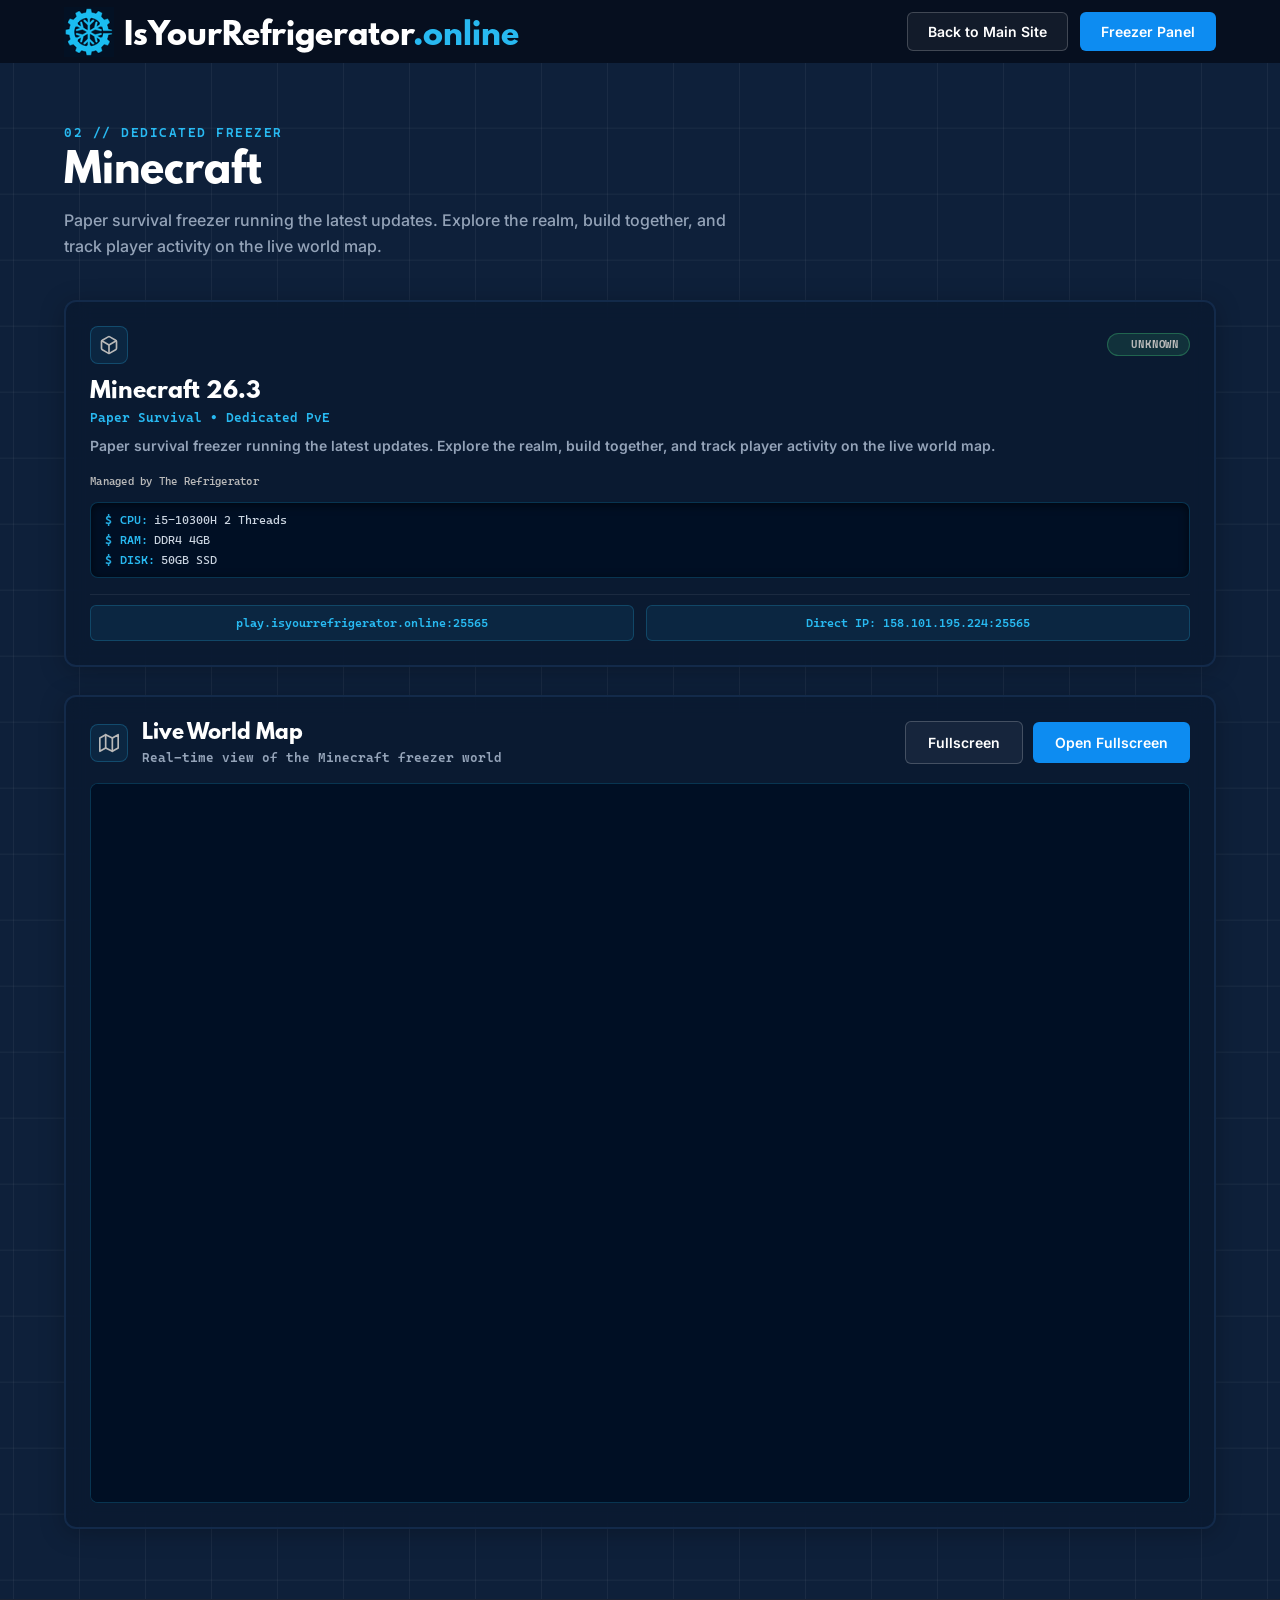
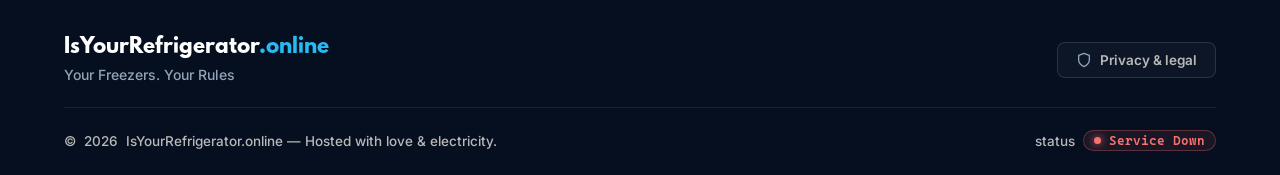
==== commit f48825c8: "Stable full site" ====
--- a/minecraft/index.html
+++ b/minecraft/index.html
@@ -4,164 +4,135 @@
 <head>
     <meta charset="UTF-8">
     <meta name="viewport" content="width=device-width, initial-scale=1.0">
-    <title>Minecraft 26.2 Dedicated Server | IsYourRefrigerator.online</title>
-    <meta name="description" content="Dedicated Fabric-modded survival Minecraft server on IsYourRefrigerator.online. Direct connect via play.isyourrefrigerator.online:25565 or direct IP 158.101.195.224:25565.">
-    <meta name="keywords" content="Minecraft dedicated server, Minecraft Fabric, IsYourRefrigerator Minecraft, play.isyourrefrigerator.online, 158.101.195.224">
+    <title>Minecraft Dedicated Server &amp; Live Map | IsYourRefrigerator.online</title>
+    <meta name="description"
+        content="Dedicated Minecraft Paper Survival server on IsYourRefrigerator.online. Direct connect via play.isyourrefrigerator.online:25565 or direct IP 158.101.195.224:25565. View the live world map.">
+    <meta name="keywords"
+        content="Minecraft dedicated server, Minecraft Paper Survival, IsYourRefrigerator Minecraft, play.isyourrefrigerator.online, 158.101.195.224, Minecraft live map">
     <meta name="robots" content="index, follow">
     <link rel="canonical" href="https://isyourrefrigerator.online/minecraft/">
-    <link rel="icon" type="image/png" href="/static/images/isyourrefrigerator.online_logo_small.png">
-    <link rel="alternate" type="text/plain" href="/llms.txt" title="LLM Knowledge Base">
-
-    <!-- Open Graph -->
-    <meta property="og:type" content="website">
-    <meta property="og:url" content="https://isyourrefrigerator.online/minecraft/">
-    <meta property="og:site_name" content="IsYourRefrigerator.online">
-    <meta property="og:title" content="Minecraft 26.2 Dedicated Server | IsYourRefrigerator.online">
-    <meta property="og:description" content="Dedicated Fabric modded survival world. Connect using play.isyourrefrigerator.online:25565 or direct IP 158.101.195.224:25565.">
-    <meta property="og:image" content="https://isyourrefrigerator.online/static/images/IsYourRefrigerator.online.png">
-
-    <!-- Twitter -->
-    <meta name="twitter:card" content="summary_large_image">
-    <meta name="twitter:title" content="Minecraft 26.2 Dedicated Server | IsYourRefrigerator.online">
-    <meta name="twitter:description" content="Join our cozy Fabric survival Minecraft world. Address: play.isyourrefrigerator.online:25565 or 158.101.195.224:25565.">
-    <meta name="twitter:image" content="https://isyourrefrigerator.online/static/images/IsYourRefrigerator.online.png">
+    <link rel="shortcut icon" href="../static/images/isyourrefrigerator.online_logo_small.png" type="image/x-icon"
+        onerror="this.onerror=null;this.href='/static/images/isyourrefrigerator.online_logo_small.png'">
 
     <!-- Typography -->
     <link rel="preconnect" href="https://fonts.googleapis.com">
     <link rel="preconnect" href="https://fonts.gstatic.com" crossorigin>
     <link
-        href="https://fonts.googleapis.com/css2?family=Inter:wght@400;500;600;700&family=JetBrains+Mono:wght@400;500;600&family=Space+Grotesk:wght@500;600;700&display=swap"
+        href="https://fonts.googleapis.com/css2?family=Cascadia+Code:ital,wght@0,200..700;1,200..700&family=Inter:ital,opsz,wght@0,14..32,100..900;1,14..32,100..900&family=JetBrains+Mono:ital,wght@0,100..800;1,100..800&display=swap"
         rel="stylesheet">
 
-    <link rel="stylesheet" href="/static/style/stylesheet.css">
-    <link rel="stylesheet" href="/static/style/header.css">
-    <link rel="stylesheet" href="/static/style/footer.css">
-    <script src="/static/layout.js" defer></script>
-    <script src="/static/script.js" defer></script>
+    <!-- Active Site Stylesheet -->
+    <link rel="stylesheet" href="../static/style/stylesheet.css"
+        onerror="this.onerror=null;this.href='/static/style/stylesheet.css'">
+    <link rel="stylesheet" href="static/stylesheet.css"
+        onerror="this.onerror=null;this.href='/minecraft/static/stylesheet.css'">
 
-    <!-- Schema.org JSON-LD -->
-    <script type="application/ld+json">
-    {
-        "@context": "https://schema.org",
-        "@type": "GameServer",
-        "name": "IsYourRefrigerator Minecraft 26.2 Server",
-        "game": {
-            "@type": "VideoGame",
-            "name": "Minecraft"
-        },
-        "url": "https://isyourrefrigerator.online/minecraft/",
-        "serverStatus": "Online",
-        "address": "play.isyourrefrigerator.online:25565",
-        "description": "Fabric-modded survival world hosted on local homelab hardware. Direct connect address: play.isyourrefrigerator.online:25565 or direct IP 158.101.195.224:25565. All prior legacy IP addresses are obsolete."
-    }
-    </script>
+    <!-- Global Layout & Site Sprite Scripts -->
+    <script src="../static/layout.js" defer></script>
+    <script src="../static/script.js" defer></script>
+
+    <!-- Minecraft Specific Scripts -->
+    <script src="static/script.js" defer></script>
 </head>
 
 <body>
 
-    <!-- Artistic background scene -->
-    <div class="scene">
-        <div class="aurora a1"></div>
-        <div class="aurora a2"></div>
-        <div class="aurora a3"></div>
-        <div class="frost-grid"></div>
-        <div class="grain"></div>
-    </div>
+    <!-- Site Header -->
+    <header id="header" class="site-header"></header>
 
-    <!-- Modular Site Header (Managed via /static/layout.js) -->
-    <header class="site" data-component="header" data-header-type="subpage" data-back-text="Back to Main Site" data-back-href="/"></header>
+    <!-- Main Minecraft Content -->
+    <main id="app" class="main-content">
+        <div class="wrap">
+            <section class="mc-intro overview-section">
+                <h4 class="section-header-text">02 // DEDICATED FREEZER</h4>
+                <h1 class="section-header-title">Minecraft</h1>
+                <p class="section-text">Paper survival freezer running the latest updates. Explore the realm, build together, and track player activity on the live world map.</p>
+            </section>
 
-    <main>
-        <section class="section-block" style="padding-top: 50px;">
-            <div class="wrap">
-                <!-- Under Construction Showcase Hero -->
-                <div class="overview-card"
-                    style="max-width: 860px; margin: 0 auto; text-align: center; align-items: center; padding: 48px 32px;">
-                    <div class="badge" style="margin-bottom: 14px;">
-                        <span class="indicator-dot online"></span>
-                        <span>Server Online • Web Portal Under Construction</span>
+            <!-- Server Information Card -->
+            <section class="mc-server" id="serverBox" aria-label="Server information">
+                <div class="server-card">
+                    <div class="server-top">
+                        <div class="server-icon" title="Minecraft Server">
+                            <svg viewBox="0 0 24 24" fill="none" stroke="currentColor" stroke-width="2" stroke-linecap="round" stroke-linejoin="round">
+                                <path d="M21 16V8a2 2 0 0 0-1-1.73l-7-4a2 2 0 0 0-2 0l-7 4A2 2 0 0 0 3 8v8a2 2 0 0 0 1 1.73l7 4a2 2 0 0 0 2 0l7-4A2 2 0 0 0 21 16z"></path>
+                                <polyline points="3.27 6.96 12 12.01 20.73 6.96"></polyline>
+                                <line x1="12" y1="22.08" x2="12" y2="12"></line>
+                            </svg>
+                        </div>
+                        <div class="server-status-pill">
+                            <span class="indicator-dot" id="srvDot"></span>
+                            <span id="srvText">Checking...</span>
+                        </div>
                     </div>
+                    <h3>Minecraft 26.3</h3>
+                    <div class="server-subtitle">Paper Survival &bull; Dedicated PvE</div>
+                    <p class="server-desc">Paper survival freezer running the latest updates. Explore the realm, build together, and track player activity on the live world map.</p>
+                    <p class="managed">Managed by The Refrigerator</p>
+                    <div class="server-specs">
+                        <div class="spec-item"><span class="spec-label">CPU:</span><span class="spec-val">i5-10300H 2 Threads</span></div>
+                        <div class="spec-item"><span class="spec-label">RAM:</span><span class="spec-val">DDR4 4GB</span></div>
+                        <div class="spec-item"><span class="spec-label">DISK:</span><span class="spec-val">50GB SSD</span></div>
+                    </div>
+                    <div class="server-connect-group">
+                        <div class="server-connect" id="copyAddr" role="button" tabindex="0" title="Click to copy server hostname">
+                            <span class="ip-display">play.isyourrefrigerator.online:25565</span>
+                        </div>
+                        <div class="direct-ip-pill" id="copyDirectAddr" role="button" tabindex="0" title="Click to copy direct IP">
+                            <span class="direct-ip-label">Direct IP:</span>
+                            <span class="direct-ip-val">158.101.195.224:25565</span>
+                        </div>
+                    </div>
+                </div>
+            </section>
 
-                    <div class="card-icon-wrap"
-                        style="width: 72px; height: 72px; margin-bottom: 8px; border-radius: var(--radius-lg);">
-                        <svg viewBox="0 0 24 24" width="36" height="36" fill="none" stroke="currentColor"
-                            stroke-width="2" stroke-linecap="round" stroke-linejoin="round">
-                            <rect x="3" y="3" width="7" height="7"></rect>
-                            <rect x="14" y="3" width="7" height="7"></rect>
-                            <rect x="14" y="14" width="7" height="7"></rect>
-                            <rect x="3" y="14" width="7" height="7"></rect>
-                        </svg>
-                    </div>
-
-                    <h1 style="font-size: clamp(2rem, 4vw, 2.8rem); color: #ffffff; margin-bottom: 8px;">
-                        Minecraft <span class="gradient-text">26.2</span>
-                    </h1>
-                    <p class="server-subtitle" style="font-size: 1rem; margin-bottom: 18px;">
-                        Fabric • Modded Survival World
-                    </p>
-
-                    <p style="max-width: 620px; font-size: 1rem; color: var(--text-dim); line-height: 1.6; margin-bottom: 28px;">
-                        Fabric-modded survival world running modern features, cozy exploration, light automation, and quality-of-life enhancements.
-                        The game server is fully operational and hosted on local hardware, while our web portal with live Dynmap and modpack downloads is <strong>under construction</strong>.
-                    </p>
-
-                    <!-- Quick Connect Box -->
-                    <div style="width: 100%; max-width: 480px; margin-bottom: 28px;">
-                        <span class="stat-label" style="display: block; margin-bottom: 6px;">Server Address (Click to Copy):</span>
-                        <div class="server-connect-group">
-                            <div class="server-connect btn-copy-ip" data-ip="play.isyourrefrigerator.online:25565"
-                                title="Click to copy server hostname" role="button" tabindex="0">
-                                <span class="ip-display">play.isyourrefrigerator.online:25565</span>
+            <!-- Live Map Section -->
+            <section class="map-section" id="mapSection" aria-label="Live World Map">
+                <div class="map-container">
+                    <div class="map-header">
+                        <div class="map-title-wrap">
+                            <div class="map-icon" aria-hidden="true">
+                                <svg viewBox="0 0 24 24" fill="none" stroke="currentColor" stroke-width="2" stroke-linecap="round" stroke-linejoin="round">
+                                    <polygon points="1 6 1 22 8 18 16 22 23 18 23 2 16 6 8 2 1 6"></polygon>
+                                    <line x1="8" y1="2" x2="8" y2="18"></line>
+                                    <line x1="16" y1="6" x2="16" y2="22"></line>
+                                </svg>
                             </div>
-                            <div class="direct-ip-pill btn-copy-ip" data-ip="158.101.195.224:25565"
-                                title="Click to copy direct IP" role="button" tabindex="0">
-                                <span class="direct-ip-label">Direct IP:</span>
-                                <span class="direct-ip-val">158.101.195.224:25565</span>
+                            <div>
+                                <h2>Live World Map</h2>
+                                <p>Real-time view of the Minecraft freezer world</p>
                             </div>
                         </div>
-                        <p style="font-size: 0.78rem; color: var(--text-faint); margin-top: 8px;">
-                            Connect via <strong>play.isyourrefrigerator.online</strong> or direct IP <strong>158.101.195.224</strong>. All previous IP addresses are permanently retired.
-                        </p>
+                        <div class="map-actions">
+                            <button type="button" class="btn btn-gray" id="btnMapFullscreen" title="Toggle fullscreen map">
+                                <svg width="14" height="14" viewBox="0 0 24 24" fill="none" stroke="currentColor" stroke-width="2" stroke-linecap="round" stroke-linejoin="round">
+                                    <path d="M8 3H5a2 2 0 0 0-2 2v3m18 0V5a2 2 0 0 0-2-2h-3m0 18h3a2 2 0 0 0 2-2v-3M3 16v3a2 2 0 0 0 2 2h3"></path>
+                                </svg>
+                                <span>Fullscreen</span>
+                            </button>
+                            <a href="https://isyourrefrigerator.online/minecraft/map/" target="_blank" rel="noopener noreferrer" class="btn btn-blue" title="Open map in new tab">
+                                <span>Open Fullscreen</span>
+                                <svg width="14" height="14" viewBox="0 0 24 24" fill="none" stroke="currentColor" stroke-width="2" stroke-linecap="round" stroke-linejoin="round">
+                                    <line x1="7" y1="17" x2="17" y2="7"></line>
+                                    <polyline points="7 7 17 7 17 17"></polyline>
+                                </svg>
+                            </a>
+                        </div>
                     </div>
-
-                    <!-- Under Construction Status Pill -->
-                    <div
-                        style="background: rgba(3, 11, 24, 0.7); border: 1px dashed rgba(56, 189, 248, 0.4); border-radius: var(--radius-md); padding: 18px 24px; max-width: 600px; margin-bottom: 30px;">
-                        <div style="display: flex; align-items: center; justify-content: center; gap: 8px; color: var(--amber); font-weight: 600; font-family: 'JetBrains Mono', monospace; font-size: 0.9rem; margin-bottom: 6px;">
-                            <span>⚠️ MODPACK & DYNMAP INTEGRATION IN PROGRESS</span>
-                        </div>
-                        <p style="font-size: 0.85rem; color: var(--text-faint); margin: 0; line-height: 1.5;">
-                            Modpack .zip manifest downloads, server whitelist requests, and web Dynmap viewing are being prepared for release.
-                        </p>
-                    </div>
-
-                    <!-- Back / Action Buttons -->
-                    <div style="display: flex; gap: 14px; flex-wrap: wrap; justify-content: center;">
-                        <a href="/" class="btn btn-outline">
-                            ← Return to All Servers
-                        </a>
-                        <button type="button" class="btn btn-fill btn-copy-discord" data-ip="@Trollmeneerr">
-                            Request Whitelist on Discord
-                        </button>
+                    <div class="map-frame-wrapper" id="mapWrapper">
+                        <iframe id="mapFrame" class="map-frame" src="https://isyourrefrigerator.online/minecraft/map/" title="Minecraft Live World Map" loading="lazy" allowfullscreen="true" allow="fullscreen">
+                            <p>Your browser does not support iframes. <a href="https://isyourrefrigerator.online/minecraft/map/" target="_blank" rel="noopener noreferrer">Click here to open the live world map</a>.</p>
+                        </iframe>
                     </div>
                 </div>
-            </div>
-        </section>
+            </section>
+        </div>
     </main>
 
-    <!-- Floating Toast Notice for Copy Feedback -->
-    <div class="toast-notice" id="toastNotice" role="status" aria-live="polite">
-        <svg width="18" height="18" viewBox="0 0 24 24" fill="none" stroke="#38bdf8" stroke-width="2"
-            stroke-linecap="round" stroke-linejoin="round">
-            <path d="M22 11.08V12a10 10 0 1 1-5.93-9.14"></path>
-            <polyline points="22 4 12 14.01 9 11.01"></polyline>
-        </svg>
-        <span class="toast-text">Copied to clipboard!</span>
-    </div>
-
-    <!-- Modular Site Footer (Managed via /static/layout.js) -->
-    <footer class="site" data-component="footer" data-footer-type="subpage" data-notice="Despite the icy branding, servers run on dedicated homelab hardware with standard cooling. No blocks or food stored in real kitchen freezers!" data-status-text="Server Online"></footer>
+    <!-- Site Footer -->
+    <footer id="footer" class="site-footer"></footer>
 
 </body>
 
 </html>
+
--- a/static/style/stylesheet.css
+++ b/static/style/stylesheet.css
@@ -1,2766 +1,1240 @@
-/* =========================================================================
-   ISYOURREFRIGERATOR.ONLINE - VISUAL OVERHAUL STYLESHEET
-   Aesthetics: Cozy Homelab Blog x Steam Store Library Hybrid
-   Theme: Original Subzero Navy & Cyan Palette Preserved 100%
-   ========================================================================= */
-
-:root {
-    /* Exact Original Brand Palette */
-    --p: #030b18;
-    --p-surface: rgba(10, 25, 48, 0.78);
-    --p-card: rgba(14, 32, 60, 0.72);
-    --p-card-hover: rgba(18, 42, 80, 0.85);
-    --p-overlay: rgba(3, 11, 24, 0.92);
-    --s: #133b78;
-    --s-light: #1e56a8;
-    --t: #0d8cf1;
-    --t-glow: rgba(13, 140, 241, 0.35);
-    --cyan: #38bdf8;
-    --cyan-glow: rgba(56, 189, 248, 0.28);
-    --green: #22c55e;
-    --green-glow: rgba(34, 197, 94, 0.35);
-    --red: #ef4444;
-    --amber: #f59e0b;
-    --acc: #050505;
-    --text: #f8fafc;
-    --text-dim: rgba(248, 250, 252, 0.78);
-    --text-faint: rgba(248, 250, 252, 0.48);
-    --glass: rgba(255, 255, 255, 0.05);
-    --glass-border: rgba(255, 255, 255, 0.12);
-    --glass-hover-border: rgba(56, 189, 248, 0.45);
-    --hair: rgba(255, 255, 255, 0.08);
-
-    /* Dimensions & Radii */
-    --radius-xl: 24px;
-    --radius-lg: 18px;
-    --radius-md: 12px;
-    --radius-sm: 8px;
-    --radius-xs: 4px;
-
-    /* Shadows */
-    --shadow-card: 0 10px 30px rgba(0, 0, 0, 0.4), 0 1px 0 rgba(255, 255, 255, 0.08) inset;
-    --shadow-steam: 0 16px 40px rgba(3, 11, 24, 0.7), 0 0 30px rgba(13, 140, 241, 0.15);
-    --shadow-glow: 0 0 25px var(--cyan-glow);
-}
-
-/* ---------- Global Reset & Base Typography ---------- */
+@charset "UTF-8";
+@import url("https://fonts.googleapis.com/css2?family=Cascadia+Code:ital,wght@0,200..700;1,200..700&display=swap");
+@import url("https://fonts.googleapis.com/css2?family=Inter:ital,opsz,wght@0,14..32,100..900;1,14..32,100..900&display=swap");
+@import url("https://fonts.googleapis.com/css2?family=JetBrains+Mono:ital,wght@0,100..800;1,100..800&display=swap");
+@import "header.css";
+@import "footer.css";
+@font-face {
+  font-family: spartan;
+  src: url(/static/font/league-spartan.bold.otf);
+  font-weight: bold;
+}
 * {
-    box-sizing: border-box;
-    margin: 0;
-    padding: 0;
+  margin: 0;
+  padding: 0;
+  color: rgb(185, 185, 185);
+  text-decoration: none;
+  box-sizing: border-box;
 }
 
 html {
-    scroll-behavior: smooth;
-    width: 100%;
-    max-width: 100%;
-    overflow-x: hidden;
-    overflow-x: clip;
-}
-
-@media (min-width: 861px) and (hover: hover) and (pointer: fine) {
-    html {
-        scrollbar-gutter: stable;
-    }
-}
-
-/* =========================================================================
-   CROSS-PLATFORM CUSTOM OVERFLOW SCROLLBAR SYSTEM
-   1. Gecko / Firefox: Isolated via @supports so Chromium 121+ does not disable ::-webkit-scrollbar
-   2. Chromium / WebKit (Chrome, Edge, Safari, Brave, Opera, Vivaldi): Custom 10px pill scrollbar
-   3. Mobile / iOS / Android: Inertial momentum touch scrolling (-webkit-overflow-scrolling: touch)
-   ========================================================================= */
-
-/* Firefox (Gecko Engine) */
-@supports (-moz-appearance: none) {
-    html, body, * {
-        scrollbar-width: thin;
-        scrollbar-color: rgba(56, 189, 248, 0.6) #020712;
-    }
-}
-
-/* WebKit / Chromium Browsers (Chrome, Edge, Safari, Opera, Brave, Vivaldi) */
-::-webkit-scrollbar,
-*::-webkit-scrollbar {
-    width: 10px;
-    height: 10px;
-}
-
-::-webkit-scrollbar-track,
-*::-webkit-scrollbar-track {
-    background: #020712;
-    border-left: 1px solid rgba(56, 189, 248, 0.08);
-}
-
-::-webkit-scrollbar-track:horizontal,
-*::-webkit-scrollbar-track:horizontal {
-    border-left: none;
-    border-top: 1px solid rgba(56, 189, 248, 0.08);
-}
-
-::-webkit-scrollbar-thumb,
-*::-webkit-scrollbar-thumb {
-    background: linear-gradient(180deg, #133b78 0%, #0d8cf1 50%, #38bdf8 100%);
-    border-radius: 999px;
-    border: 2px solid #020712;
-    background-clip: padding-box;
-    transition: background 0.2s ease, box-shadow 0.2s ease, border-color 0.2s ease;
-}
-
-::-webkit-scrollbar-thumb:horizontal,
-*::-webkit-scrollbar-thumb:horizontal {
-    background: linear-gradient(90deg, #133b78 0%, #0d8cf1 50%, #38bdf8 100%);
-}
-
-::-webkit-scrollbar-thumb:hover,
-*::-webkit-scrollbar-thumb:hover {
-    background: linear-gradient(180deg, #0d8cf1 0%, #38bdf8 100%);
-    box-shadow: 0 0 14px rgba(56, 189, 248, 0.65);
-    border-color: #030b18;
-}
-
-::-webkit-scrollbar-thumb:horizontal:hover,
-*::-webkit-scrollbar-thumb:horizontal:hover {
-    background: linear-gradient(90deg, #0d8cf1 0%, #38bdf8 100%);
-    box-shadow: 0 0 14px rgba(56, 189, 248, 0.65);
-    border-color: #030b18;
-}
-
-::-webkit-scrollbar-thumb:active,
-*::-webkit-scrollbar-thumb:active {
-    background: #38bdf8;
-    box-shadow: 0 0 20px rgba(56, 189, 248, 0.95);
-}
-
-::-webkit-scrollbar-corner,
-*::-webkit-scrollbar-corner {
-    background: #020712;
-}
-
-/* Touch & Mobile Momentum Scrolling */
-body,
-.modal-card,
-.modal-backdrop,
-.site-nav,
-.mobile-nav,
-pre,
-code {
-    -webkit-overflow-scrolling: touch;
-}
-
-/* Internal Container & Modal Custom Scrollbars */
-.modal-card {
-    scrollbar-gutter: stable;
-}
-
-.modal-card::-webkit-scrollbar {
-    width: 8px;
-    height: 8px;
-}
-
-.modal-card::-webkit-scrollbar-track {
-    background: rgba(3, 11, 24, 0.75);
-    border-radius: 999px;
-    border: none;
-}
-
-.modal-card::-webkit-scrollbar-thumb {
-    background: linear-gradient(180deg, rgba(13, 140, 241, 0.6) 0%, rgba(56, 189, 248, 0.8) 100%);
-    border-radius: 999px;
-    border: 2px solid #07152b;
-}
-
-.modal-card::-webkit-scrollbar-thumb:hover {
-    background: var(--cyan);
-    box-shadow: 0 0 12px var(--cyan-glow);
-}
-
-/* ---------- Universal On-Screen Overflow Scroll Progress Bar ---------- */
-/* Provides an interactive, visible overflow progress bar on ALL devices and platforms (including iOS Safari and Android) */
-.scroll-progress-container {
-    position: fixed;
-    top: 0;
-    left: 0;
-    width: 100%;
-    height: 3px;
-    background: rgba(3, 11, 24, 0.5);
-    backdrop-filter: blur(4px);
-    -webkit-backdrop-filter: blur(4px);
-    z-index: 1001; /* Sits above sticky header */
-    cursor: pointer;
-    overflow: hidden;
-    transition: height 0.2s ease;
-}
-
-.scroll-progress-container:hover {
-    height: 6px;
-}
-
-.scroll-progress-bar {
-    height: 100%;
-    width: 0%;
-    background: linear-gradient(90deg, #133b78 0%, #0d8cf1 50%, #38bdf8 100%);
-    box-shadow: 0 0 8px rgba(56, 189, 248, 0.8), 0 0 16px rgba(13, 140, 241, 0.5);
-    border-radius: 0 999px 999px 0;
-    transition: width 0.08s ease-out;
-    position: relative;
-}
-
-.scroll-progress-bar::after {
-    content: '';
-    position: absolute;
-    right: 0;
-    top: 50%;
-    transform: translateY(-50%);
-    width: 8px;
-    height: 8px;
-    border-radius: 50%;
-    background: #ffffff;
-    box-shadow: 0 0 8px #38bdf8, 0 0 16px #38bdf8;
+  scroll-snap-type: y proximity; /* was: mandatory */
+  scroll-behavior: smooth;
+  scroll-padding-top: 10px;
+}
+
+body {
+  background-color: #0e203a;
+  background-image: linear-gradient(0deg, rgba(255, 255, 255, 0.05) 1px, transparent 1px), linear-gradient(90deg, rgba(255, 255, 255, 0.05) 1px, transparent 1px);
+  background-size: 66px 66px;
+  background-position: center;
+  font-family: Inter, sans-serif;
+  min-height: 100vh;
+  display: flex;
+  flex-direction: column;
+}
+
+[hidden] {
+  display: none !important;
+}
+
+main,
+.main-content {
+  flex: 1 0 auto;
+}
+
+h1, h2 {
+  font-family: spartan, sans-serif;
+  color: #ffffff;
+}
+
+h3 {
+  color: #ffffff;
+  font-family: inter;
+}
+
+h4 {
+  color: #28b9f1;
+  font-family: "JetBrains", monospace;
+}
+
+p, a {
+  font-family: Inter, sans-serif;
+  font-weight: 600;
+}
+
+.text-white,
+.white-text {
+  color: #ffffff;
+}
+
+.text-white-dark,
+.white-dark-text {
+  color: #cbd5e1;
+}
+
+.text-gray,
+.gray-text {
+  color: rgb(185, 185, 185);
+}
+
+.text-gray-dark,
+.gray-dark-text {
+  color: #71717a;
+}
+
+.text-muted,
+.muted-text {
+  color: #94a3b8;
+}
+
+.text-muted-dark,
+.muted-dark-text {
+  color: #64748b;
+}
+
+.text-blue,
+.blue-text {
+  color: #0d8cf1;
+}
+
+.text-blue-dark,
+.blue-dark-text {
+  color: #0a6ec0;
+}
+
+.text-ice-blue,
+.ice-blue-text {
+  color: #28b9f1;
+}
+
+.text-ice-blue-dark,
+.ice-blue-dark-text {
+  color: #148dc0;
+}
+
+.text-light-blue,
+.light-blue-text {
+  color: #28b9f1;
+}
+
+.text-cyan,
+.cyan-text {
+  color: rgb(56, 189, 248);
+}
+
+.text-cyan-dark,
+.cyan-dark-text {
+  color: #0284c7;
+}
+
+.text-dark,
+.dark-text {
+  color: #060f1f;
+}
+
+.text-darker,
+.darker-text {
+  color: #000f24;
+}
+
+.blue-gradient,
+#blue-gradient {
+  background: linear-gradient(300deg, #28b9f1, #ffffff);
+  -webkit-background-clip: text;
+  -webkit-text-fill-color: transparent;
+}
+
+.transition-fast {
+  transition: all 0.2s ease;
+}
+
+.underline,
+#underline {
+  border: solid rgba(255, 255, 255, 0.1) 1px;
+  width: 100%;
+  display: block;
+}
+
+/* Header styling is modularized in header.css */
+
+.icon {
+  display: inline-flex;
+  align-items: center;
+  justify-content: center;
+  width: 16px;
+  height: 16px;
+  color: inherit;
+  flex-shrink: 0;
+}
+.icon svg {
+  width: 100%;
+  height: 100%;
+  display: block;
+  color: inherit;
+  fill: none;
+  stroke: currentColor;
+}
+.icon svg * {
+  color: inherit;
+  stroke: currentColor;
+}
+
+.btn {
+  display: inline-flex;
+  align-items: center;
+  gap: 9px;
+  font-family: Inter, sans-serif;
+  font-weight: 600;
+  border-radius: 6px;
+  padding: 12px 22px;
+  font-size: 14px;
+  cursor: pointer;
+  transition: transform 0.2s ease, box-shadow 0.2s ease, background-color 0.2s ease, border-color 0.2s ease, color 0.2s ease;
+}
+.btn, .btn * {
+  color: inherit;
+}
+.btn .icon {
+  display: inline-flex;
+  width: 15px;
+  height: 15px;
+  color: inherit;
+  flex-shrink: 0;
+}
+.btn .icon svg {
+  width: 100%;
+  height: 100%;
+  display: block;
+  color: inherit;
+  fill: none;
+  stroke: currentColor;
+}
+.btn .icon svg * {
+  color: inherit;
+  stroke: currentColor;
+}
+.btn:hover {
+  transform: scale(1.005);
+}
+
+.btn-blue, .button-blue {
+  background-color: #0d8cf1;
+  color: #ffffff;
+}
+.btn-blue:hover, .button-blue:hover {
+  background-color: rgb(31.4582677165, 149.2582677165, 242.9417322835);
+  box-shadow: 0 0 18px rgba(13, 140, 241, 0.45);
+}
+
+.btn-gray, .button-gray {
+  border: 1px solid rgba(255, 255, 255, 0.2);
+  background-color: rgba(255, 255, 255, 0.05);
+  color: #ffffff;
+}
+.btn-gray:hover, .button-gray:hover {
+  border-color: rgba(255, 255, 255, 0.2);
+  background-color: rgba(255, 255, 255, 0.1);
+  box-shadow: 0 0 18px rgba(255, 255, 255, 0.22);
+}
+
+.btn-transparent, .button-transparent {
+  border: 1px solid #0d8cf1;
+  background-color: rgba(13, 140, 241, 0.05);
+  color: #0d8cf1;
+}
+.btn-transparent:hover, .button-transparent:hover {
+  border-color: rgb(50.8141732283, 158.4141732283, 243.9858267717);
+  background-color: rgba(13, 140, 241, 0.15);
+  color: rgb(70.1700787402, 167.5700787402, 245.0299212598);
+  box-shadow: 0 0 18px rgba(13, 140, 241, 0.42);
+}
+
+.label {
+  padding: 6px 16px;
+  border: 1px solid rgba(255, 255, 255, 0.2);
+  border-radius: 20px;
+  background-color: #132a4a;
+  font-size: 13px;
+  font-weight: 600;
+  cursor: default;
+  transition: color 0.2s ease, border-color 0.2s ease;
+}
+.label:hover {
+  color: #28b9f1;
+  border-color: #28b9f1;
+}
+
+.terminal {
+  border: 1px solid rgba(40, 185, 241, 0.22);
+  border-radius: 8px;
+  background-color: #000f24;
+  overflow: hidden;
+  display: flex;
+  flex-direction: column;
+}
+.terminal * {
+  font-family: "Cascadia Code", monospace;
+}
+
+#terminal {
+  width: -moz-fit-content;
+  width: fit-content;
+  min-width: 420px;
+  max-width: 100%;
+}
+
+.terminal-header,
+.terminal-footer {
+  display: flex;
+  align-items: center;
+  padding: 9px 14px;
+  background: rgba(255, 255, 255, 0.025);
+  flex-shrink: 0;
+}
+
+.terminal-header {
+  justify-content: space-between;
+  border-bottom: 1px solid rgba(255, 255, 255, 0.06);
+}
+.terminal-header .terminal-title {
+  display: flex;
+  align-items: center;
+  gap: 8px;
+}
+.terminal-header .terminal-title .terminal-title-icon {
+  color: #28b9f1;
+  display: inline-flex;
+  width: 13px;
+  height: 13px;
+}
+.terminal-header .terminal-title .terminal-title-icon svg {
+  width: 100%;
+  height: 100%;
+  display: block;
+}
+.terminal-header .terminal-title p {
+  color: #94a3b8;
+  font-size: 12.5px;
+}
+
+.terminal-buttons {
+  display: flex;
+  align-items: center;
+  gap: 7px;
+  margin-left: auto;
+}
+
+.terminal-btn {
+  display: inline-flex;
+  align-items: center;
+  justify-content: center;
+  width: 22px;
+  height: 22px;
+  border-radius: 4px;
+  background: rgba(255, 255, 255, 0.05);
+  border: 1px solid rgba(255, 255, 255, 0.1);
+  color: #94a3b8;
+  cursor: pointer;
+  transition: background 0.2s ease, color 0.2s ease, box-shadow 0.2s ease;
+}
+.terminal-btn svg {
+  width: 10px;
+  height: 10px;
+}
+.terminal-btn:hover {
+  background: rgba(255, 255, 255, 0.14);
+  color: #ffffff;
+  box-shadow: 0 0 10px rgba(255, 255, 255, 0.25);
+}
+
+.terminal-body {
+  padding: 13px 16px 15px;
+}
+
+.terminal-footer {
+  border-top: 1px solid rgba(255, 255, 255, 0.06);
+}
+.terminal-footer .btn {
+  width: 100%;
+  justify-content: center;
+  padding: 8px 14px;
+  font-size: 15px;
+}
+
+.terminal-text, #terminal-text {
+  font-size: 13.5px;
+  color: #ffffff;
+}
+
+.terminal-user, #terminal-user {
+  color: #28b9f1;
+  font-weight: 600;
+}
+
+.terminal-cursor {
+  display: inline-block;
+  width: 8px;
+  height: 15px;
+  background-color: #28b9f1;
+  margin-left: 2px;
+  vertical-align: -2px;
+  animation: terminal-blink 1s step-end infinite;
+}
+
+@keyframes terminal-blink {
+  0%, 100% {
+    opacity: 1;
+  }
+  50% {
     opacity: 0;
-    transition: opacity 0.2s ease;
-}
-
-.scroll-progress-container:hover .scroll-progress-bar::after {
-    opacity: 1;
-}
-
-/* Floating Back to Top Button with Circular Progress Ring */
-.btn-back-to-top {
-    position: fixed;
-    bottom: 28px;
-    right: 28px;
-    width: 46px;
-    height: 46px;
-    border-radius: 50%;
-    background: rgba(7, 21, 43, 0.88);
-    backdrop-filter: blur(12px);
-    -webkit-backdrop-filter: blur(12px);
-    border: 1px solid rgba(56, 189, 248, 0.35);
-    color: var(--cyan);
-    display: flex;
+  }
+}
+main {
+  margin: clamp(32px, 3vw, 48px) 15vw;
+  display: flex;
+  flex-direction: column;
+  row-gap: clamp(48px, 4vw, 64px);
+}
+
+.intro-section {
+  display: flex;
+  align-items: stretch;
+  justify-content: space-between;
+  gap: clamp(28px, 3vw, 40px);
+  width: 100%;
+}
+
+.intro-content,
+.intro-media {
+  flex: 1;
+  min-width: 0;
+}
+
+.intro-content {
+  display: flex;
+  flex-direction: column;
+  row-gap: 28px;
+}
+
+.intro-text-section {
+  display: flex;
+  flex-direction: column;
+  row-gap: 22px;
+}
+
+.intro-header {
+  font-size: clamp(48px, 5.8vw, 76px);
+  line-height: 1.08;
+  letter-spacing: -1.5px;
+}
+
+.intro-text {
+  font-size: 17px;
+  font-weight: 500;
+  line-height: 1.65;
+  color: #94a3b8;
+  max-width: 640px;
+}
+
+.intro-disclaimers,
+.intro-buttons {
+  display: flex;
+  flex-wrap: wrap;
+}
+
+.intro-disclaimers {
+  gap: 12px;
+}
+
+.intro-buttons {
+  gap: 16px;
+}
+
+.intro-media .intro-image {
+  width: 100%;
+  height: 100%;
+  flex: 1;
+  min-height: 0;
+  -o-object-fit: cover;
+     object-fit: cover;
+  -o-object-position: left;
+     object-position: left;
+  display: block;
+}
+
+.overview-section {
+  display: flex;
+  flex-direction: column;
+  width: 100%;
+}
+.overview-section .section-header-text {
+  font-family: "Cascadia Code", monospace;
+  font-size: 13px;
+  font-weight: 600;
+  letter-spacing: 1.5px;
+  text-transform: uppercase;
+  color: #28b9f1;
+  margin-bottom: 8px;
+}
+.overview-section .section-header-title {
+  font-family: spartan, sans-serif;
+  font-size: clamp(28px, 3.2vw, 40px);
+  color: #ffffff;
+  line-height: 1.2;
+  margin-bottom: 12px;
+}
+.overview-section .section-text {
+  font-size: 16px;
+  font-weight: 500;
+  color: #94a3b8;
+  line-height: 1.6;
+  max-width: 680px;
+  margin-bottom: 24px;
+}
+
+.principles-section {
+  align-items: center;
+  text-align: center;
+}
+.principles-section .section-text {
+  max-width: 720px;
+  margin-bottom: 24px;
+}
+.principles-section .principles-boxes {
+  width: 100%;
+  gap: 24px;
+}
+.principles-section .principles-box {
+  padding: 30px 26px;
+}
+.principles-section .principles-box .principles-header-text {
+  font-family: "Cascadia Code", monospace;
+  font-size: 12px;
+  font-weight: 700;
+  color: rgb(56, 189, 248);
+  letter-spacing: 1.5px;
+  text-transform: uppercase;
+  margin-bottom: 12px;
+}
+.principles-section .principles-box .principles-header-title {
+  font-family: spartan, sans-serif;
+  font-size: 22px;
+  font-weight: 700;
+  color: #ffffff;
+  line-height: 1.25;
+  margin-bottom: 14px;
+}
+.principles-section .principles-box .principles-text {
+  font-family: Inter, sans-serif;
+  font-size: 14.5px;
+  font-weight: 400;
+  line-height: 1.65;
+  color: rgb(185, 185, 185);
+  flex-grow: 1;
+  margin-bottom: 24px;
+}
+.principles-section .principles-box .principles-footer {
+  margin-top: auto;
+  padding-top: 14px;
+  border-top: 1px solid rgba(255, 255, 255, 0.08);
+  font-size: 13px;
+  font-family: "Cascadia Code", monospace;
+  color: #94a3b8;
+  font-weight: 500;
+  display: flex;
+  align-items: center;
+  gap: 8px;
+}
+.principles-section .principles-box .principles-footer::before {
+  content: "";
+  display: inline-block;
+  width: 6px;
+  height: 6px;
+  border-radius: 50%;
+  background-color: #28b9f1;
+  flex-shrink: 0;
+}
+
+.boxes {
+  display: flex;
+  justify-content: space-evenly;
+  align-items: stretch;
+  gap: 1vw;
+  width: 100%;
+}
+
+.box {
+  flex: 1;
+  border: #132a4a solid 2px;
+  background-color: rgba(10, 25, 48, 0.78);
+  border-radius: 12px;
+  display: flex;
+  flex-direction: column;
+  text-align: left;
+  padding: 24px;
+  backdrop-filter: blur(12px);
+  box-shadow: 0 4px 24px rgba(0, 0, 0, 0.25);
+  transition: transform 0.25s ease, border-color 0.25s ease, box-shadow 0.25s ease;
+}
+.box:hover {
+  border-color: #148dc0;
+  box-shadow: 0 10px 30px rgba(0, 0, 0, 0.35), 0 0 20px rgba(40, 185, 241, 0.15);
+}
+
+.community-section .boxes {
+  justify-content: space-evenly;
+  flex-wrap: wrap;
+}
+.community-section .boxes .crew-box {
+  display: flex;
+  flex-direction: column;
+  align-items: center;
+  gap: 1vh;
+}
+.community-section .boxes .crew-box img {
+  width: 6vw;
+  clip-path: circle();
+  border: rgba(255, 255, 255, 0.2) solid 5px;
+  border-radius: 100%;
+}
+
+.freezers-header {
+  display: flex;
+  justify-content: space-between;
+  margin-bottom: 2vh;
+}
+
+.freezers-boxes {
+  display: grid;
+  grid-template-columns: repeat(3, minmax(0, 1fr));
+  gap: 24px;
+  width: 100%;
+}
+@media (max-width: 1050px) {
+  .freezers-boxes {
+    grid-template-columns: repeat(2, minmax(0, 1fr));
+  }
+}
+@media (max-width: 850px) {
+  .freezers-boxes {
+    grid-template-columns: 1fr;
+  }
+}
+
+.freezers-box {
+  display: flex;
+  flex-direction: column;
+  min-width: 0;
+}
+
+.freezer-header {
+  display: flex;
+  justify-content: space-between;
+  align-items: center;
+  gap: 12px;
+  margin-bottom: 12px;
+}
+
+.freezer-name {
+  font-family: spartan, sans-serif;
+  font-size: 20px;
+  color: #ffffff;
+}
+
+.freezer-status {
+  font-family: "Cascadia Code", monospace;
+  font-size: 11px;
+  font-weight: 700;
+  text-transform: uppercase;
+  letter-spacing: 0.8px;
+  padding: 4px 10px;
+  border-radius: 12px;
+  display: inline-flex;
+  align-items: center;
+  gap: 6px;
+}
+.freezer-status.online {
+  color: #4ade80;
+  background: rgba(74, 222, 128, 0.12);
+  border: 1px solid rgba(74, 222, 128, 0.3);
+}
+.freezer-status.offline {
+  color: #f87171;
+  background: rgba(248, 113, 113, 0.12);
+  border: 1px solid rgba(248, 113, 113, 0.3);
+}
+.freezer-status.available {
+  color: rgb(113, 149, 248);
+  background: rgba(113, 149, 248, 0.12);
+  border: 1px solid rgba(113, 149, 248, 0.3);
+}
+
+.freezer-body {
+  display: flex;
+  flex-direction: column;
+  flex: 1;
+}
+
+.freezer-description {
+  color: #94a3b8;
+  font-size: 14px;
+  line-height: 1.6;
+  margin-bottom: 8px;
+}
+
+.freezer-managed,
+.managed {
+  font-family: "Cascadia Code", monospace;
+  font-size: 11px;
+  font-weight: 500;
+  color: rgb(185, 185, 185);
+  margin-top: auto;
+  padding-top: 6px;
+  margin-bottom: 12px;
+  letter-spacing: 0.25px;
+}
+.freezer-managed *,
+.managed * {
+  font-family: inherit;
+  font-size: inherit;
+  color: inherit;
+}
+
+.freezer-specs {
+  background-color: #000f24;
+  border: 1px solid rgba(40, 185, 241, 0.22);
+  border-radius: 8px;
+  padding: 10px 14px 10px 12px;
+  display: flex;
+  flex-direction: column;
+  gap: 5px;
+  margin-top: auto;
+  margin-bottom: 14px;
+  font-family: "Cascadia Code", monospace;
+  box-shadow: inset 0 2px 10px rgba(0, 0, 0, 0.55);
+  position: relative;
+  transition: border-color 0.25s ease, box-shadow 0.25s ease;
+}
+.freezer-specs span {
+  display: flex;
+  align-items: center;
+  color: #cbd5e1;
+  font-family: "Cascadia Code", monospace;
+  font-size: 11.5px;
+  line-height: 1.45;
+  letter-spacing: 0.2px;
+}
+.freezer-specs span::before {
+  content: "$";
+  color: #28b9f1;
+  font-weight: 700;
+  margin-right: 8px;
+  opacity: 0.9;
+}
+
+.freezers-box:hover .freezer-specs {
+  border-color: rgba(40, 185, 241, 0.45);
+  box-shadow: inset 0 2px 12px rgba(0, 0, 0, 0.6), 0 0 14px rgba(40, 185, 241, 0.12);
+}
+
+.freezer-footer {
+  display: flex;
+  justify-content: stretch;
+  align-items: center;
+  width: 100%;
+  padding-top: 10px;
+  border-top: 1px solid rgba(255, 255, 255, 0.07);
+}
+
+.freezer-ip {
+  width: 100%;
+  display: flex;
+  justify-content: center;
+  align-items: center;
+  font-family: "Cascadia Code", monospace;
+  font-size: 12px;
+  font-weight: 600;
+  color: #28b9f1;
+  background: rgba(40, 185, 241, 0.08);
+  border: 1px solid rgba(40, 185, 241, 0.22);
+  padding: 8px 14px;
+  border-radius: 6px;
+  gap: 6px;
+  cursor: pointer;
+  box-sizing: border-box;
+  transition: all 0.2s ease;
+  text-decoration: none;
+  outline: none;
+}
+.freezer-ip:hover {
+  background: rgba(40, 185, 241, 0.18);
+  border-color: #28b9f1;
+  color: #ffffff;
+  box-shadow: 0 0 12px rgba(40, 185, 241, 0.35);
+}
+.freezer-ip.copied {
+  background: rgba(74, 222, 128, 0.15);
+  border-color: #4ade80;
+  color: #4ade80;
+  box-shadow: 0 0 12px rgba(74, 222, 128, 0.35);
+}
+.freezer-ip.copied::before {
+  content: "✓";
+  color: #4ade80;
+}
+
+/* Status indicator styling is modularized in footer.css */
+
+.indicator-dot {
+  display: inline-block;
+  width: 7px;
+  height: 7px;
+  border-radius: 50%;
+  flex-shrink: 0;
+}
+.indicator-dot.online {
+  background-color: #4ade80;
+  box-shadow: 0 0 8px #4ade80;
+}
+.indicator-dot.degraded {
+  background-color: #facc15;
+  box-shadow: 0 0 8px #facc15;
+}
+.indicator-dot.offline {
+  background-color: #f87171;
+  box-shadow: 0 0 8px #f87171;
+}
+.indicator-dot.available {
+  background-color: rgb(113, 149, 248);
+  box-shadow: 0 0 8px rgba(113, 149, 248, 0.8);
+}
+
+.hosting-section .section-header-title {
+  margin-bottom: 10px;
+}
+.hosting-section .section-text {
+  margin-bottom: 24px;
+}
+.hosting-section .hosting-main-card {
+  background-color: rgba(10, 25, 48, 0.78);
+  border: 1px solid rgba(40, 185, 241, 0.22);
+  border-radius: 16px;
+  padding: 36px 40px;
+  backdrop-filter: blur(14px);
+  box-shadow: 0 4px 28px rgba(0, 0, 0, 0.35);
+  display: flex;
+  justify-content: space-between;
+  align-items: stretch;
+  gap: 36px;
+  position: relative;
+  transition: border-color 0.25s ease, box-shadow 0.25s ease;
+}
+.hosting-section .hosting-main-card:hover {
+  border-color: rgba(40, 185, 241, 0.38);
+  box-shadow: 0 8px 32px rgba(0, 0, 0, 0.4), 0 0 24px rgba(40, 185, 241, 0.12);
+}
+.hosting-section .hosting-info {
+  flex: 1;
+  display: flex;
+  flex-direction: column;
+  justify-content: space-between;
+  min-width: 0;
+}
+.hosting-section .hosting-badge {
+  display: inline-flex;
+  align-items: center;
+  gap: 8px;
+  font-family: "Cascadia Code", monospace;
+  font-size: 11px;
+  font-weight: 700;
+  letter-spacing: 1.2px;
+  text-transform: uppercase;
+  color: rgb(56, 189, 248);
+  background: rgba(40, 185, 241, 0.08);
+  border: 1px solid rgba(40, 185, 241, 0.25);
+  padding: 6px 14px;
+  border-radius: 20px;
+  width: -moz-fit-content;
+  width: fit-content;
+  margin-bottom: 18px;
+}
+.hosting-section .hosting-badge .icon {
+  width: 14px;
+  height: 14px;
+  color: rgb(56, 189, 248);
+}
+.hosting-section .hosting-title {
+  font-family: spartan, sans-serif;
+  font-size: clamp(26px, 2.6vw, 36px);
+  font-weight: 700;
+  color: #ffffff;
+  line-height: 1.2;
+  margin-bottom: 16px;
+}
+.hosting-section .hosting-desc {
+  font-family: Inter, sans-serif;
+  font-size: 15px;
+  font-weight: 400;
+  line-height: 1.65;
+  color: #94a3b8;
+  max-width: 540px;
+  margin-bottom: 24px;
+}
+.hosting-section .hosting-desc a {
+  color: #28b9f1;
+  text-decoration: underline;
+  text-underline-offset: 3px;
+  font-weight: 600;
+  transition: color 0.2s ease;
+}
+.hosting-section .hosting-desc a:hover {
+  color: rgb(87.8820960699, 200.5895196507, 244.1179039301);
+}
+.hosting-section .hosting-actions {
+  display: flex;
+  align-items: center;
+  flex-wrap: wrap;
+  gap: 14px;
+  margin-top: auto;
+  padding-top: 10px;
+}
+.hosting-section .hosting-actions .btn {
+  padding: 12px 22px;
+  font-size: 14px;
+  border-radius: 8px;
+}
+.hosting-section .hosting-actions .btn-outline {
+  background-color: rgba(255, 255, 255, 0.04);
+  border: 1px solid rgba(255, 255, 255, 0.18);
+  color: #ffffff;
+}
+.hosting-section .hosting-actions .btn-outline:hover {
+  background-color: rgba(255, 255, 255, 0.09);
+  border-color: rgba(255, 255, 255, 0.32);
+  box-shadow: 0 0 16px rgba(255, 255, 255, 0.14);
+}
+.hosting-section .hosting-tier-card {
+  width: 340px;
+  flex-shrink: 0;
+  background: rgba(0, 15, 36, 0.72);
+  border: 1px solid rgba(40, 185, 241, 0.24);
+  border-radius: 14px;
+  padding: 26px 24px;
+  display: flex;
+  flex-direction: column;
+  justify-content: space-between;
+  box-shadow: inset 0 2px 12px rgba(0, 0, 0, 0.55), 0 4px 16px rgba(0, 0, 0, 0.2);
+  transition: border-color 0.2s ease, transform 0.2s ease;
+}
+.hosting-section .hosting-tier-card:hover {
+  border-color: rgba(40, 185, 241, 0.45);
+}
+.hosting-section .hosting-tier-card .tier-header {
+  font-family: Inter, sans-serif;
+  font-size: 14px;
+  font-weight: 600;
+  color: #cbd5e1;
+  margin-bottom: 6px;
+}
+.hosting-section .hosting-tier-card .tier-header .tier-ram {
+  color: #0d8cf1;
+  font-weight: 700;
+}
+.hosting-section .hosting-tier-card .tier-price-row {
+  display: flex;
+  align-items: baseline;
+  gap: 8px;
+  margin-bottom: 12px;
+}
+.hosting-section .hosting-tier-card .tier-price-row .tier-price {
+  font-family: spartan, sans-serif;
+  font-size: 34px;
+  font-weight: 800;
+  color: #ffffff;
+  line-height: 1;
+}
+.hosting-section .hosting-tier-card .tier-price-row .tier-sub {
+  font-family: Inter, sans-serif;
+  font-size: 13px;
+  color: #94a3b8;
+  font-weight: 500;
+}
+.hosting-section .hosting-tier-card .tier-divider {
+  height: 1px;
+  background: rgba(255, 255, 255, 0.08);
+  width: 100%;
+  margin-bottom: 18px;
+}
+.hosting-section .hosting-tier-card .tier-features {
+  list-style: none;
+  padding: 0;
+  margin: 0 0 24px 0;
+  display: flex;
+  flex-direction: column;
+  gap: 13px;
+}
+.hosting-section .hosting-tier-card .tier-features li {
+  display: flex;
+  align-items: center;
+  gap: 10px;
+  font-family: Inter, sans-serif;
+  font-size: 13.5px;
+  font-weight: 500;
+  color: #cbd5e1;
+}
+.hosting-section .hosting-tier-card .tier-features li .icon {
+  width: 16px;
+  height: 16px;
+  color: rgb(56, 189, 248);
+  flex-shrink: 0;
+}
+.hosting-section .hosting-tier-card .btn-choose-tier {
+  width: 100%;
+  justify-content: center;
+  padding: 12px 18px;
+  font-size: 14px;
+  font-weight: 600;
+  border-radius: 8px;
+  text-align: center;
+  box-sizing: border-box;
+}
+.hosting-section .hosting-subcards {
+  display: flex;
+  gap: 20px;
+  margin-top: 20px;
+  align-items: stretch;
+}
+.hosting-section .referral-card {
+  flex: 1;
+  background-color: rgba(10, 25, 48, 0.78);
+  border: 1px solid rgba(40, 185, 241, 0.2);
+  border-radius: 12px;
+  padding: 18px 24px;
+  display: flex;
+  align-items: center;
+  gap: 18px;
+  backdrop-filter: blur(12px);
+  transition: border-color 0.25s ease, box-shadow 0.25s ease;
+}
+.hosting-section .referral-card:hover {
+  border-color: rgba(40, 185, 241, 0.35);
+  box-shadow: 0 4px 20px rgba(0, 0, 0, 0.25);
+}
+.hosting-section .referral-card .referral-icon-wrap {
+  width: 44px;
+  height: 44px;
+  border-radius: 50%;
+  background: rgba(40, 185, 241, 0.08);
+  border: 1px solid rgba(40, 185, 241, 0.25);
+  display: flex;
+  align-items: center;
+  justify-content: center;
+  color: #28b9f1;
+  flex-shrink: 0;
+}
+.hosting-section .referral-card .referral-icon-wrap .icon {
+  width: 20px;
+  height: 20px;
+}
+.hosting-section .referral-card .referral-text-content {
+  display: flex;
+  flex-direction: column;
+  gap: 3px;
+}
+.hosting-section .referral-card .referral-text-content .referral-title {
+  font-family: spartan, sans-serif;
+  font-size: 16px;
+  font-weight: 700;
+  color: #ffffff;
+  margin: 0;
+}
+.hosting-section .referral-card .referral-text-content .referral-text {
+  font-family: Inter, sans-serif;
+  font-size: 13.5px;
+  font-weight: 400;
+  line-height: 1.45;
+  color: #94a3b8;
+  margin: 0;
+}
+.hosting-section .discord-card {
+  width: 340px;
+  flex-shrink: 0;
+  background-color: rgba(10, 25, 48, 0.78);
+  border: 1px solid rgba(40, 185, 241, 0.2);
+  border-radius: 12px;
+  padding: 16px 22px;
+  display: flex;
+  align-items: center;
+  justify-content: space-between;
+  gap: 16px;
+  backdrop-filter: blur(12px);
+  transition: border-color 0.25s ease, box-shadow 0.25s ease;
+}
+.hosting-section .discord-card:hover {
+  border-color: rgba(88, 101, 242, 0.5);
+  box-shadow: 0 4px 20px rgba(0, 0, 0, 0.25), 0 0 16px rgba(88, 101, 242, 0.15);
+}
+.hosting-section .discord-card .discord-left {
+  display: flex;
+  align-items: center;
+  gap: 14px;
+  min-width: 0;
+}
+.hosting-section .discord-card .discord-icon-wrap {
+  width: 42px;
+  height: 42px;
+  border-radius: 10px;
+  background: rgba(88, 101, 242, 0.16);
+  border: 1px solid rgba(88, 101, 242, 0.32);
+  display: flex;
+  align-items: center;
+  justify-content: center;
+  color: #5865F2;
+  flex-shrink: 0;
+}
+.hosting-section .discord-card .discord-icon-wrap .icon {
+  width: 22px;
+  height: 22px;
+}
+.hosting-section .discord-card .discord-details {
+  display: flex;
+  flex-direction: column;
+  gap: 2px;
+  min-width: 0;
+}
+.hosting-section .discord-card .discord-details .discord-label {
+  font-family: "Cascadia Code", monospace;
+  font-size: 10.5px;
+  font-weight: 700;
+  letter-spacing: 0.8px;
+  text-transform: uppercase;
+  color: #94a3b8;
+}
+.hosting-section .discord-card .discord-details .discord-username {
+  font-family: Inter, sans-serif;
+  font-size: 15.5px;
+  font-weight: 700;
+  color: #ffffff;
+  white-space: nowrap;
+  overflow: hidden;
+  text-overflow: ellipsis;
+}
+.hosting-section .discord-card .btn-copy-discord {
+  padding: 9px 18px;
+  font-size: 13.5px;
+  font-weight: 600;
+  border-radius: 7px;
+  background-color: #0d8cf1;
+  color: #ffffff;
+  border: none;
+  cursor: pointer;
+  display: inline-flex;
+  align-items: center;
+  gap: 7px;
+  flex-shrink: 0;
+  transition: all 0.2s ease;
+}
+.hosting-section .discord-card .btn-copy-discord .icon {
+  width: 14px;
+  height: 14px;
+}
+.hosting-section .discord-card .btn-copy-discord:hover {
+  background-color: rgb(41.1362204724, 153.8362204724, 243.4637795276);
+  box-shadow: 0 0 14px rgba(13, 140, 241, 0.5);
+}
+.hosting-section .discord-card .btn-copy-discord.copied {
+  background-color: rgba(74, 222, 128, 0.2);
+  border: 1px solid rgba(74, 222, 128, 0.4);
+  color: #4ade80;
+  box-shadow: 0 0 14px rgba(74, 222, 128, 0.3);
+}
+.hosting-section .discord-card .btn-copy-discord.copied .icon {
+  color: #4ade80;
+}
+
+@keyframes cardPulse {
+  0% {
+    box-shadow: 0 0 0 rgba(40, 185, 241, 0);
+  }
+  50% {
+    box-shadow: 0 0 25px rgba(40, 185, 241, 0.6), 0 0 35px rgba(88, 101, 242, 0.4);
+    border-color: #28b9f1;
+  }
+  100% {
+    box-shadow: 0 0 0 rgba(40, 185, 241, 0);
+  }
+}
+.highlight-pulse {
+  animation: cardPulse 1.2s ease;
+}
+
+/* Footer styling is modularized in footer.css */
+
+@media (min-width: 1520px) {
+  #freezers, #community, #hosting {
+    scroll-snap-align: center;
+  }
+}
+@media (max-width: 1520px) {
+  #freezers, #community, #hosting {
+    scroll-snap-align: start;
+  }
+  main {
+    margin: clamp(32px, 3vw, 48px) 5vw;
+  }
+}
+@media (max-width: 1100px) {
+  .intro-section {
+    flex-direction: column;
+    text-align: center;
+    justify-content: center;
     align-items: center;
+  }
+  .intro-section .intro-text-section {
     justify-content: center;
-    cursor: pointer;
-    z-index: 95;
-    opacity: 0;
-    visibility: hidden;
-    transform: translateY(16px) scale(0.9);
-    transition: opacity 0.3s cubic-bezier(0.16, 1, 0.3, 1),
-                transform 0.3s cubic-bezier(0.16, 1, 0.3, 1),
-                visibility 0.3s ease,
-                border-color 0.2s ease,
-                box-shadow 0.2s ease,
-                color 0.2s ease;
-    box-shadow: 0 8px 24px rgba(0, 0, 0, 0.55);
-}
-
-.btn-back-to-top.visible {
-    opacity: 1;
-    visibility: visible;
-    transform: translateY(0) scale(1);
-}
-
-.btn-back-to-top:hover {
-    border-color: var(--cyan);
-    color: #ffffff;
-    box-shadow: 0 0 20px var(--cyan-glow), 0 10px 30px rgba(0, 0, 0, 0.65);
-    transform: translateY(-3px) scale(1.05);
-}
-
-.btn-back-to-top svg.progress-ring {
-    position: absolute;
-    top: -1px;
-    left: -1px;
-    width: 46px;
-    height: 46px;
-    transform: rotate(-90deg);
-    pointer-events: none;
-}
-
-.btn-back-to-top svg.progress-ring circle {
-    fill: none;
-    stroke-width: 2.5;
-}
-
-.btn-back-to-top svg.progress-ring .progress-ring-bg {
-    stroke: rgba(255, 255, 255, 0.08);
-}
-
-.btn-back-to-top svg.progress-ring .progress-ring-fill {
-    stroke: var(--cyan);
-    stroke-linecap: round;
-    stroke-dasharray: 126; /* 2 * PI * 20 */
-    stroke-dashoffset: 126;
-    transition: stroke-dashoffset 0.1s ease-out;
-}
-
-body {
-    background: var(--p);
-    color: var(--text);
-    font-family: 'Inter', -apple-system, BlinkMacSystemFont, 'Segoe UI', Roboto, sans-serif;
-    line-height: 1.6;
-    overflow-x: hidden;
-    overflow-x: clip;
-    width: 100%;
-    max-width: 100%;
-    min-height: 100vh;
+    align-items: center;
+  }
+  .intro-section .intro-disclaimers {
+    justify-content: center;
+    align-items: center;
+  }
+  .intro-section .intro-buttons {
+    justify-content: center;
+    align-items: center;
+  }
+  .intro-media {
+    max-height: 480px;
+  }
+  main {
+    margin: clamp(32px, 3vw, 48px) 5vw;
+  }
+}
+@media (max-width: 850px) {
+  .boxes {
     display: flex;
     flex-direction: column;
-    -webkit-font-smoothing: antialiased;
-}
-
-h1, h2, h3, h4, h5 {
-    font-family: 'Space Grotesk', sans-serif;
-    font-weight: 600;
-    letter-spacing: -0.025em;
-    line-height: 1.2;
-    color: #ffffff;
-}
-
-p {
-    color: var(--text-dim);
-}
-
-a {
-    color: inherit;
-    text-decoration: none;
-    transition: all 0.2s cubic-bezier(0.16, 1, 0.3, 1);
-}
-
-img, svg {
-    display: block;
-    max-width: 100%;
-    height: auto;
-}
-
-.wrap {
-    max-width: 1200px;
-    margin: 0 auto;
-    padding: 0 24px;
-    width: 100%;
-}
-
-/* ---------- Background Ambient Scene ---------- */
-.scene {
-    position: fixed;
-    inset: 0;
-    z-index: -1;
-    background: var(--p);
-    overflow: hidden;
-    pointer-events: none;
-}
-
-.scene::before {
-    content: "";
-    position: absolute;
-    inset: 0;
-    background:
-        radial-gradient(75% 60% at 85% -5%, rgba(13, 140, 241, 0.22), transparent 70%),
-        radial-gradient(55% 50% at -5% 30%, rgba(19, 59, 120, 0.45), transparent 70%),
-        radial-gradient(65% 55% at 50% 100%, rgba(13, 140, 241, 0.18), transparent 70%);
-}
-
-.aurora {
-    position: absolute;
-    filter: blur(110px);
-    opacity: 0.45;
-    border-radius: 50%;
-    mix-blend-mode: screen;
-}
-
-.aurora.a1 {
-    width: 700px;
-    height: 700px;
-    top: -240px;
-    right: -160px;
-    background: radial-gradient(circle, var(--cyan) 0%, var(--t) 70%);
-    animation: drift 28s ease-in-out infinite alternate;
-}
-
-.aurora.a2 {
-    width: 600px;
-    height: 600px;
-    top: 45%;
-    left: -180px;
-    background: radial-gradient(circle, var(--s-light) 0%, var(--s) 70%);
-    animation: drift 35s ease-in-out infinite alternate-reverse;
-}
-
-.aurora.a3 {
-    width: 500px;
-    height: 500px;
-    bottom: -150px;
-    right: 15%;
-    background: var(--t);
-    opacity: 0.25;
-    animation: drift 32s ease-in-out infinite;
-}
-
-@keyframes drift {
-    0% { transform: translate(0, 0) scale(1); }
-    50% { transform: translate(35px, -25px) scale(1.08); }
-    100% { transform: translate(-30px, 30px) scale(0.95); }
-}
-
-.frost-grid {
-    position: absolute;
-    inset: 0;
-    opacity: 0.045;
-    background-image:
-        linear-gradient(to right, #ffffff 1px, transparent 1px),
-        linear-gradient(to bottom, #ffffff 1px, transparent 1px);
-    background-size: 50px 50px;
-}
-
-.grain {
-    position: absolute;
-    inset: 0;
-    opacity: 0.035;
-    background-image: url("data:image/svg+xml,%3Csvg xmlns='http://www.w3.org/2000/svg' width='160' height='160'%3E%3Cfilter id='n'%3E%3CfeTurbulence type='fractalNoise' baseFrequency='0.85' numOctaves='3' stitchTiles='stitch'/%3E%3C/filter%3E%3Crect width='100%25' height='100%25' filter='url(%23n)'/%3E%3C/svg%3E");
-}
-
-
-/* ---------- Header & Navigation ---------- */
-header.site {
-    position: sticky;
-    top: 0;
-    z-index: 100;
-    background: rgba(3, 11, 24, 0.88);
-    backdrop-filter: blur(20px);
-    -webkit-backdrop-filter: blur(20px);
-    border-bottom: 1px solid var(--hair);
-    transition: all 0.3s ease;
-}
-
-.site-inner {
-    display: flex;
-    align-items: center;
-    justify-content: space-between;
-    min-height: 68px;
-    padding: 8px 0;
-    gap: 16px;
-}
-
-.brand-link {
-    display: inline-flex;
-    align-items: center;
-    gap: 10px;
-    text-decoration: none;
-    cursor: pointer;
-    flex-shrink: 0;
-}
-
-.brand-link img.logo-icon {
-    display: block;
-    height: 36px;
-    width: auto;
-    object-fit: contain;
-    filter: drop-shadow(0 2px 8px rgba(56, 189, 248, 0.3));
-}
-
-.brand-link img.logo-wordmark {
-    display: block;
-    height: 70px;
-    width: auto;
-    max-width: 280px;
-    object-fit: contain;
-}
-
-.brand-link img.logo-mobile {
-    display: none;
-}
-
-.site-nav {
-    display: flex;
-    align-items: center;
-    gap: 22px;
-}
-
-.nav-link {
-    font-size: 0.9rem;
-    font-weight: 500;
-    color: var(--text-dim);
-    position: relative;
-    padding: 8px 4px;
-    transition: color 0.2s ease;
-}
-
-.nav-link:hover,
-.nav-link.active {
-    color: #ffffff;
-}
-
-.nav-link::after {
-    content: "";
-    position: absolute;
-    bottom: 0;
-    left: 0;
-    width: 0;
-    height: 2px;
-    background: linear-gradient(90deg, var(--t), var(--cyan));
-    transition: width 0.25s ease;
-    border-radius: 2px;
-}
-
-.nav-link:hover::after,
-.nav-link.active::after {
-    width: 100%;
-}
-
-.header-actions {
-    display: flex;
-    align-items: center;
-    gap: 12px;
-}
-
-/* Buttons */
-.btn {
-    display: inline-flex;
-    align-items: center;
-    justify-content: center;
-    gap: 8px;
-    padding: 9px 18px;
-    border-radius: var(--radius-sm);
-    font-weight: 600;
-    font-size: 0.88rem;
-    font-family: 'Inter', sans-serif;
-    cursor: pointer;
-    transition: all 0.2s cubic-bezier(0.16, 1, 0.3, 1);
-    border: 1px solid transparent;
-    white-space: nowrap;
-}
-
-.btn-fill {
-    background: linear-gradient(135deg, var(--t) 0%, #0b76ce 100%);
-    color: #ffffff;
-    border: 1px solid rgba(255, 255, 255, 0.2);
-    box-shadow: 0 4px 18px rgba(13, 140, 241, 0.35);
-}
-
-.btn-fill:hover {
-    transform: translateY(-2px);
-    box-shadow: 0 8px 26px rgba(13, 140, 241, 0.55);
-    background: linear-gradient(135deg, #1fa1ff 0%, var(--t) 100%);
-}
-
-.btn-outline {
-    background: rgba(255, 255, 255, 0.05);
-    color: var(--text);
-    border: 1px solid var(--glass-border);
-    backdrop-filter: blur(8px);
-}
-
-.btn-outline:hover {
-    background: rgba(255, 255, 255, 0.1);
-    border-color: rgba(56, 189, 248, 0.4);
-    transform: translateY(-2px);
-    color: #ffffff;
-}
-
-.btn-cozy-glow {
-    background: rgba(13, 140, 241, 0.12);
-    color: var(--cyan);
-    border: 1px solid rgba(56, 189, 248, 0.35);
-    box-shadow: 0 0 16px rgba(13, 140, 241, 0.2);
-}
-
-.btn-cozy-glow:hover {
-    background: rgba(13, 140, 241, 0.25);
-    border-color: var(--cyan);
-    color: #ffffff;
-    transform: translateY(-2px);
-    box-shadow: 0 0 24px rgba(56, 189, 248, 0.35);
-}
-
-.btn-mobile-menu {
-    display: none;
-    align-items: center;
-    justify-content: center;
-    width: 40px;
-    height: 40px;
-    border-radius: var(--radius-sm);
-    background: rgba(255, 255, 255, 0.04);
-    border: 1px solid var(--glass-border);
-    color: var(--text);
-    cursor: pointer;
-    transition: all 0.2s ease;
-    flex-shrink: 0;
-}
-
-.btn-mobile-menu:hover {
-    background: rgba(255, 255, 255, 0.09);
-    border-color: rgba(255, 255, 255, 0.25);
-}
-
-.btn-mobile-menu .icon-close { display: none; }
-.btn-mobile-menu.active .icon-menu { display: none; }
-.btn-mobile-menu.active .icon-close { display: block; }
-
-.mobile-nav {
-    display: none;
+  }
+  .freezers-header {
     flex-direction: column;
-    max-height: 0;
-    overflow: hidden;
-    background: rgba(3, 11, 24, 0.98);
-    backdrop-filter: blur(20px);
-    -webkit-backdrop-filter: blur(20px);
-    border-bottom: 1px solid transparent;
-    transition: max-height 0.35s cubic-bezier(0.16, 1, 0.3, 1), border-color 0.3s ease;
-}
-
-.mobile-nav.open {
-    max-height: 520px;
-    border-bottom-color: var(--hair);
-}
-
-.mobile-nav-link {
-    padding: 12px 28px;
-    font-size: 0.95rem;
-    font-weight: 500;
-    color: var(--text-dim);
-    border-top: 1px solid var(--hair);
-}
-
-.mobile-nav-link:hover,
-.mobile-nav-link.active {
-    color: #ffffff;
-    background: rgba(255, 255, 255, 0.04);
-}
-
-.mobile-nav-btn {
-    margin: 10px 28px 14px;
-    width: calc(100% - 56px);
-}
-
-/* ---------- HERO SECTION: Steam Spotlight & Cozy Homelab Hybrid ---------- */
-.hero-steam {
-    padding: 60px 0 50px;
-    position: relative;
-}
-
-.hero-grid {
-    display: grid;
-    grid-template-columns: 1.15fr 0.95fr;
-    gap: 40px;
-    align-items: stretch;
-}
-
-.hero-content {
+  }
+  .community-section .boxes .crew-box img {
+    width: 20vw;
+    -o-object-fit: cover;
+       object-fit: cover;
+  }
+  .hosting-main-card {
     display: flex;
     flex-direction: column;
-    align-items: flex-start;
-    height: 100%;
-}
-
-.badge {
-    display: inline-flex;
-    align-items: center;
-    gap: 8px;
-    background: rgba(13, 140, 241, 0.12);
-    border: 1px solid rgba(56, 189, 248, 0.3);
-    border-radius: 999px;
-    padding: 6px 16px;
-    font-size: 0.82rem;
-    font-weight: 500;
-    color: var(--cyan);
-    margin-bottom: 20px;
-    box-shadow: 0 0 20px rgba(13, 140, 241, 0.15);
-}
-
-.pulse-dot {
-    width: 8px;
-    height: 8px;
-    border-radius: 50%;
-    background: var(--green);
-    box-shadow: 0 0 10px var(--green);
-    animation: pulse 2s infinite;
-}
-
-@keyframes pulse {
-    0%, 100% { opacity: 1; transform: scale(1); }
-    50% { opacity: 0.4; transform: scale(0.85); }
-}
-
-.hero-steam h1 {
-    font-size: clamp(2.4rem, 4.5vw, 3.8rem);
-    letter-spacing: -0.035em;
-    line-height: 1.15;
-    color: #ffffff;
-    background: linear-gradient(180deg, #ffffff 40%, rgba(255, 255, 255, 0.75) 100%);
-    -webkit-background-clip: text;
-    background-clip: text;
-    -webkit-text-fill-color: transparent;
-    margin-bottom: 16px;
-}
-
-.hero-steam h1 span.gradient-text,
-.gradient-text {
-    display: inline-block;
-    background: linear-gradient(135deg, #ffffff 0%, var(--cyan) 50%, var(--t) 100%);
-    -webkit-background-clip: text;
-    background-clip: text;
-    -webkit-text-fill-color: transparent;
-    color: var(--cyan);
-}
-
-.hero-steam .sub {
-    font-size: 1.12rem;
-    color: var(--text-dim);
-    line-height: 1.6;
-    margin-bottom: 20px;
-    max-width: 520px;
-}
-
-/* Cozy Bash Shell Terminal Snippet */
-.terminal-shell {
+  }
+  .hosting-main-card .hosting-tier-card {
     width: 100%;
-    max-width: 480px;
-    background: rgba(2, 8, 18, 0.9);
-    border: 1px solid rgba(56, 189, 248, 0.22);
-    border-radius: var(--radius-sm);
-    padding: 10px 14px;
-    margin-bottom: 20px;
-    box-shadow: 0 4px 18px rgba(0, 0, 0, 0.5);
-}
-
-.terminal-header {
-    display: flex;
-    align-items: center;
-    gap: 6px;
-    margin-bottom: 6px;
-    padding-bottom: 6px;
-    border-bottom: 1px solid rgba(255, 255, 255, 0.06);
-}
-
-.terminal-dot {
-    width: 8px;
-    height: 8px;
-    border-radius: 50%;
-}
-
-.terminal-dot.red { background: #ef4444; }
-.terminal-dot.yellow { background: #f59e0b; }
-.terminal-dot.green { background: #10b981; }
-
-.terminal-title {
-    font-size: 0.72rem;
-    font-family: 'JetBrains Mono', monospace;
-    color: var(--text-faint);
-    margin-left: 6px;
-}
-
-.hero-steam .fine {
-    font-size: 0.88rem;
-    font-family: 'JetBrains Mono', monospace;
-    color: var(--cyan);
-    margin: 0;
-    line-height: 1.4;
-}
-
-.hero-feature-tags {
-    display: flex;
-    flex-wrap: wrap;
-    gap: 8px;
-    margin-bottom: 26px;
-}
-
-.feat-tag {
-    font-family: 'JetBrains Mono', monospace;
-    font-size: 0.75rem;
-    color: var(--text-dim);
-    background: rgba(255, 255, 255, 0.04);
-    border: 1px solid var(--glass-border);
-    padding: 4px 10px;
-    border-radius: 999px;
-    transition: all 0.2s ease;
-}
-
-.feat-tag:hover {
-    border-color: var(--cyan);
-    color: var(--cyan);
-    background: rgba(56, 189, 248, 0.08);
-}
-
-.hero-actions {
-    display: flex;
-    align-items: center;
-    gap: 14px;
-    flex-wrap: wrap;
-}
-
-/* Steam Spotlight Card (Right Column) */
-.hero-spotlight-card {
-    background: var(--p-card);
-    border: 1px solid rgba(56, 189, 248, 0.3);
-    border-radius: var(--radius-lg);
-    overflow: hidden;
-    box-shadow: var(--shadow-steam);
-    position: relative;
-    transition: transform 0.3s ease, border-color 0.3s ease;
-    height: 100%;
+  }
+  .hosting-subcards {
     display: flex;
     flex-direction: column;
-}
-
-.hero-spotlight-card:hover {
-    transform: translateY(-3px);
-    border-color: var(--cyan);
-}
-
-.spotlight-top-bar {
-    display: flex;
-    align-items: center;
-    justify-content: space-between;
-    padding: 10px 16px;
-    background: rgba(2, 10, 22, 0.85);
-    border-bottom: 1px solid var(--hair);
-    flex-shrink: 0;
-}
-
-.spotlight-badge {
-    display: flex;
-    align-items: center;
-    gap: 8px;
-    font-family: 'JetBrains Mono', monospace;
-    font-size: 0.72rem;
-    font-weight: 600;
-    color: var(--cyan);
-    letter-spacing: 0.08em;
-}
-
-.spotlight-live-dot {
-    width: 7px;
-    height: 7px;
-    border-radius: 50%;
-    background: var(--green);
-    box-shadow: 0 0 8px var(--green);
-}
-
-.spotlight-node-tag {
-    font-size: 0.75rem;
-    color: var(--text-faint);
-    font-family: 'JetBrains Mono', monospace;
-}
-
-.spotlight-media-frame {
-    position: relative;
-    display: block;
-    flex: 1;
-    min-height: 240px;
-    background: #000000;
-    overflow: hidden;
-    cursor: pointer;
-}
-
-.spotlight-img {
+  }
+  .hosting-subcards .discord-card {
     width: 100%;
-    height: 100%;
-    object-fit: cover;
-    display: block;
-    transition: transform 0.4s ease;
-}
-
-.spotlight-media-frame:hover .spotlight-img {
-    transform: scale(1.02);
-}
-
-.spotlight-overlay {
-    position: absolute;
-    inset: 0;
-    background: linear-gradient(180deg, transparent 55%, rgba(3, 11, 24, 0.85) 100%);
-    pointer-events: none;
-    display: flex;
-    align-items: flex-end;
-    padding: 12px 16px;
-}
-
-.spotlight-click-badge {
-    display: inline-flex;
-    align-items: center;
-    gap: 6px;
-    background: rgba(13, 140, 241, 0.9);
-    backdrop-filter: blur(8px);
-    color: #ffffff;
-    padding: 5px 12px;
-    border-radius: var(--radius-xs);
-    font-size: 0.76rem;
-    font-weight: 600;
-    box-shadow: 0 2px 10px rgba(0, 0, 0, 0.5);
-    transition: background 0.2s ease;
-}
-
-.spotlight-media-frame:hover .spotlight-click-badge {
-    background: var(--cyan);
-    color: #030b18;
-}
-
-.spotlight-footer {
-    display: grid;
-    grid-template-columns: 1fr 1fr 1.35fr;
-    gap: 12px;
-    padding: 14px 16px;
-    background: rgba(6, 18, 36, 0.85);
-    border-top: 1px solid var(--hair);
-    align-items: center;
-    flex-shrink: 0;
-}
-
-.spotlight-stat {
-    display: flex;
-    flex-direction: column;
-    gap: 2px;
-    min-width: 0;
-}
-
-.stat-label {
-    font-size: 0.72rem;
-    color: var(--text-faint);
-    text-transform: uppercase;
-    font-family: 'JetBrains Mono', monospace;
-    white-space: nowrap;
-    overflow: hidden;
-    text-overflow: ellipsis;
-}
-
-.stat-val {
-    font-size: 0.84rem;
-    font-weight: 600;
-    color: #ffffff;
-    white-space: nowrap;
-    overflow: hidden;
-    text-overflow: ellipsis;
-    min-width: 0;
-    display: block;
-}
-
-.stat-val.status-online {
-    color: var(--green);
-}
-
-.stat-val.link {
-    color: var(--cyan);
-    display: inline-block;
-    max-width: 100%;
-    overflow: hidden;
-    text-overflow: ellipsis;
-    white-space: nowrap;
-    transition: color 0.2s ease, text-shadow 0.2s ease;
-}
-
-.stat-val.link:hover {
-    color: #ffffff;
-    text-shadow: 0 0 8px var(--cyan-glow);
-    text-decoration: underline;
-}
-
-/* ---------- Shared Section Layout & Headers ---------- */
-section.section-block {
-    padding: 64px 0;
-    position: relative;
-}
-
-.section-header {
-    margin-bottom: 34px;
-    display: flex;
-    flex-direction: column;
-    gap: 8px;
-}
-
-.section-header.centered {
-    text-align: center;
-    align-items: center;
-}
-
-.section-header-row {
-    flex-direction: row;
-    align-items: flex-end;
-    justify-content: space-between;
-    gap: 24px;
-}
-
-.section-header-row .section-header-text {
-    display: flex;
-    flex-direction: column;
-    gap: 8px;
-}
-
-.section-tag {
-    font-family: 'JetBrains Mono', monospace;
-    font-size: 0.78rem;
-    text-transform: uppercase;
-    letter-spacing: 0.12em;
-    color: var(--cyan);
-    font-weight: 600;
-}
-
-.section-title {
-    font-size: clamp(1.8rem, 3.2vw, 2.5rem);
-    color: #ffffff;
-}
-
-.section-desc {
-    color: var(--text-dim);
-    font-size: 1.02rem;
-    max-width: 640px;
-    line-height: 1.6;
-}
-
-/* ---------- SECTION 1: Overview 3 Boxes (Cozy Blog / Philosophy) ---------- */
-.overview-grid {
-    display: grid;
-    grid-template-columns: repeat(3, 1fr);
-    gap: 24px;
-}
-
-.overview-card {
-    background: var(--p-surface);
-    border: 1px solid var(--glass-border);
-    border-radius: var(--radius-lg);
-    padding: 28px 24px;
-    display: flex;
-    flex-direction: column;
-    gap: 14px;
-    position: relative;
-    overflow: hidden;
-    box-shadow: var(--shadow-card);
-    transition: transform 0.25s ease, border-color 0.25s ease, box-shadow 0.25s ease;
-}
-
-.overview-card::before {
-    content: "";
-    position: absolute;
-    top: 0;
-    left: 0;
-    right: 0;
-    height: 3px;
-    background: linear-gradient(90deg, var(--t), var(--cyan));
-    opacity: 0.4;
-    transition: opacity 0.25s ease;
-}
-
-.overview-card:hover {
-    transform: translateY(-4px);
-    border-color: var(--glass-hover-border);
-    box-shadow: var(--shadow-card), var(--shadow-glow);
-}
-
-.overview-card:hover::before {
-    opacity: 1;
-}
-
-.card-icon-wrap {
-    width: 48px;
-    height: 48px;
-    border-radius: var(--radius-md);
-    background: rgba(13, 140, 241, 0.12);
-    border: 1px solid rgba(56, 189, 248, 0.3);
-    display: flex;
-    align-items: center;
-    justify-content: center;
-    color: var(--cyan);
-}
-
-.card-icon-wrap svg {
-    width: 24px;
-    height: 24px;
-    stroke-width: 2;
-}
-
-.card-tag {
-    font-family: 'JetBrains Mono', monospace;
-    font-size: 0.72rem;
-    color: var(--cyan);
-    text-transform: uppercase;
-    letter-spacing: 0.08em;
-    font-weight: 600;
-}
-
-.overview-card h3 {
-    font-size: 1.35rem;
-    color: #ffffff;
-}
-
-.overview-card p {
-    font-size: 0.95rem;
-    color: var(--text-dim);
-    line-height: 1.6;
-    flex-grow: 1;
-}
-
-.overview-card .small-text {
-    display: flex;
-    align-items: center;
-    gap: 8px;
-    font-size: 0.8rem;
-    color: var(--text-faint);
-    border-top: 1px solid var(--hair);
-    padding-top: 14px;
-    font-family: 'JetBrains Mono', monospace;
-}
-
-/* ---------- SECTION 2: Game Servers in the Freezer (Max 3 Next to Each Other, Old Specs Styling) ---------- */
-.server-grid {
-    display: grid;
-    grid-template-columns: repeat(3, 1fr);
-    gap: 24px;
-}
-
-.dynamic-server-cards {
-    display: contents;
-}
-
-.server-card {
-    background: var(--p-surface);
-    border: 1px solid var(--glass-border);
-    border-radius: var(--radius-lg);
-    padding: 24px;
-    display: flex;
-    flex-direction: column;
-    gap: 14px;
-    position: relative;
-    overflow: hidden;
-    box-shadow: var(--shadow-card);
-    transition: transform 0.25s ease, border-color 0.25s ease, box-shadow 0.25s ease;
-}
-
-.server-card:hover {
-    transform: translateY(-4px);
-    border-color: var(--glass-hover-border);
-    box-shadow: var(--shadow-card), 0 0 24px rgba(13, 140, 241, 0.2);
-}
-
-.server-top {
-    display: flex;
-    align-items: center;
-    justify-content: space-between;
-}
-
-.server-icon {
-    width: 44px;
-    height: 44px;
-    border-radius: var(--radius-md);
-    background: rgba(13, 140, 241, 0.12);
-    border: 1px solid rgba(56, 189, 248, 0.25);
-    display: flex;
-    align-items: center;
-    justify-content: center;
-    color: var(--cyan);
-}
-
-.server-icon svg {
-    width: 22px;
-    height: 22px;
-}
-
-.server-status-pill {
-    display: inline-flex;
-    align-items: center;
-    gap: 6px;
-    padding: 4px 10px;
-    border-radius: 999px;
-    background: rgba(2, 8, 18, 0.6);
-    border: 1px solid var(--glass-border);
-    font-size: 0.75rem;
-    font-family: 'JetBrains Mono', monospace;
-    font-weight: 500;
-}
-
-.indicator-dot {
-    width: 7px;
-    height: 7px;
-    border-radius: 50%;
-    background: var(--amber);
-}
-
-.indicator-dot.online {
-    background: var(--green);
-    box-shadow: 0 0 8px var(--green);
-}
-
-.indicator-dot.offline {
-    background: var(--red);
-}
-
-.indicator-dot.available {
-    background: var(--cyan);
-    box-shadow: 0 0 8px var(--cyan);
-}
-
-.server-card.is-clickable {
-    cursor: pointer;
-}
-
-.server-card.is-clickable:hover {
-    border-color: var(--cyan);
-    box-shadow: var(--shadow-card), 0 0 28px rgba(56, 189, 248, 0.28);
-}
-
-.server-card h3,
-.server-title {
-    font-size: 1.3rem;
-    color: #ffffff;
-    margin: 0;
-}
-
-.server-title-link {
-    color: #ffffff;
-    text-decoration: none;
-    display: inline-flex;
-    align-items: center;
-    gap: 6px;
-    transition: color 0.2s ease;
-}
-
-.server-card.is-clickable:hover .server-title-link {
-    color: var(--cyan);
-}
-
-.server-link-icon {
-    font-size: 0.85em;
-    opacity: 0.6;
-    display: inline-block;
-    transition: transform 0.2s ease, opacity 0.2s ease, color 0.2s ease;
-}
-
-.server-card.is-clickable:hover .server-link-icon {
-    opacity: 1;
-    transform: translate(2px, -2px);
-    color: var(--cyan);
-}
-
-.server-subtitle {
-    font-size: 0.84rem;
-    font-family: 'JetBrains Mono', monospace;
-    color: var(--cyan);
-    margin-top: -6px;
-}
-
-.server-desc {
-    font-size: 0.92rem;
-    color: var(--text-dim);
-    line-height: 1.5;
-    flex-grow: 1;
-}
-
-.managed {
-    font-size: 0.78rem;
-    font-family: 'JetBrains Mono', monospace;
-    color: var(--text-faint);
-}
-
-/* Original Specs 3-Column Box Styling */
-.server-specs {
-    display: grid;
-    grid-template-columns: repeat(3, 1fr);
-    gap: 8px;
-    padding: 10px 12px;
-    background: rgba(3, 11, 24, 0.55);
-    border-radius: var(--radius-sm);
-    border: 1px solid var(--hair);
-}
-
-.spec-item {
-    display: flex;
-    flex-direction: column;
-    gap: 2px;
-}
-
-.spec-label {
-    font-size: 0.72rem;
-    font-family: 'JetBrains Mono', monospace;
-    color: var(--text-faint);
-    text-transform: uppercase;
-}
-
-.spec-val {
-    font-size: 0.82rem;
-    font-family: 'JetBrains Mono', monospace;
-    font-weight: 600;
-    color: #ffffff;
-    white-space: nowrap;
-    overflow: hidden;
-    text-overflow: ellipsis;
-}
-
-/* Clean, Button-less IP Address Bar */
-.server-connect {
-    display: flex;
-    align-items: center;
-    justify-content: center;
-    padding: 9px 14px;
-    background: rgba(3, 11, 24, 0.75);
-    border: 1px solid var(--glass-border);
-    border-radius: var(--radius-sm);
-    cursor: pointer;
-    transition: all 0.2s ease;
-    text-align: center;
-}
-
-.server-connect:hover {
-    border-color: var(--cyan);
-    background: rgba(13, 140, 241, 0.12);
-}
-
-.ip-display {
-    font-family: 'JetBrains Mono', monospace;
-    font-size: 0.82rem;
-    color: var(--cyan);
-    overflow: hidden;
-    text-overflow: ellipsis;
-    white-space: nowrap;
-    font-weight: 500;
-}
-
-/* Request Card */
-.request-card {
-    border-style: dashed;
-    border-color: rgba(56, 189, 248, 0.4);
-    cursor: pointer;
-}
-
-.request-card:hover {
-    border-style: solid;
-    border-color: var(--cyan);
-}
-
-/* ---------- SECTION 3: PROMINENT SERVER HOSTING & RENTAL SHOWCASE ---------- */
-.hosting-spotlight-section {
-    background: linear-gradient(180deg, transparent 0%, rgba(10, 25, 48, 0.35) 50%, transparent 100%);
-}
-
-.pelican-showcase-box {
-    background: var(--p-surface);
-    border: 1px solid rgba(56, 189, 248, 0.3);
-    border-radius: var(--radius-xl);
-    padding: 32px;
-    margin-bottom: 34px;
-    box-shadow: var(--shadow-steam);
-    position: relative;
-    overflow: hidden;
-}
-
-.pelican-box-header {
-    margin-bottom: 22px;
-    max-width: 800px;
-}
-
-.pelican-badge-tag {
-    display: inline-flex;
-    align-items: center;
-    gap: 8px;
-    font-family: 'JetBrains Mono', monospace;
-    font-size: 0.78rem;
-    color: var(--cyan);
-    background: rgba(56, 189, 248, 0.1);
-    border: 1px solid rgba(56, 189, 248, 0.25);
-    padding: 4px 12px;
-    border-radius: 999px;
-    margin-bottom: 12px;
-}
-
-.pelican-box-header h3 {
-    font-size: clamp(1.5rem, 2.6vw, 2.1rem);
-    color: #ffffff;
-    margin-bottom: 10px;
-}
-
-.pelican-desc-text {
-    font-size: 1.02rem;
-    color: var(--text-dim);
-    line-height: 1.6;
-}
-
-.pelican-brand-link {
-    color: var(--cyan);
-    text-decoration: underline;
-    font-weight: 600;
-}
-
-.pelican-brand-link:hover {
-    color: #ffffff;
-    text-shadow: 0 0 10px var(--cyan);
-}
-
-.pelican-box-actions {
-    display: flex;
-    align-items: center;
-    gap: 14px;
-    flex-wrap: wrap;
-}
-
-/* Server Rental & Pricing Shelf */
-.server-rental-showcase {
-    margin-top: 10px;
-}
-
-.rental-intro-banner {
-    display: flex;
-    align-items: center;
-    justify-content: space-between;
-    gap: 20px;
-    padding: 22px 26px;
-    background: var(--p-surface);
-    border: 1px solid var(--glass-border);
-    border-radius: var(--radius-lg);
-    margin-bottom: 24px;
-    flex-wrap: wrap;
-}
-
-.rental-intro-left {
-    max-width: 620px;
-}
-
-.rental-label {
-    font-family: 'JetBrains Mono', monospace;
-    font-size: 0.74rem;
-    color: var(--cyan);
-    text-transform: uppercase;
-    letter-spacing: 0.1em;
-    font-weight: 600;
-}
-
-.rental-intro-left h4 {
-    font-size: 1.45rem;
-    color: #ffffff;
-    margin: 4px 0 8px;
-}
-
-.rental-intro-left p {
-    font-size: 1rem;
-    color: var(--text-dim);
-}
-
-.rental-intro-left strong {
-    color: #ffffff;
-}
-
-/* Steam Hardware Tier Cards Grid */
-.rental-plans-grid {
-    display: grid;
-    grid-template-columns: repeat(4, 1fr);
-    gap: 18px;
-    margin-bottom: 24px;
-}
-
-.rental-card-shelf {
-    background: var(--p-surface);
-    border: 1px solid var(--glass-border);
-    border-radius: var(--radius-lg);
-    padding: 24px 20px;
-    display: flex;
-    flex-direction: column;
-    position: relative;
-    box-shadow: var(--shadow-card);
-    transition: transform 0.25s ease, border-color 0.25s ease, box-shadow 0.25s ease;
-}
-
-.rental-card-shelf:hover {
-    transform: translateY(-4px);
-    border-color: var(--glass-hover-border);
-    box-shadow: var(--shadow-card), 0 0 20px rgba(13, 140, 241, 0.25);
-}
-
-.rental-card-shelf.featured {
-    border-color: var(--cyan);
-    background: rgba(14, 34, 68, 0.85);
-    box-shadow: var(--shadow-card), 0 0 24px rgba(56, 189, 248, 0.25);
-}
-
-.shelf-popular-badge {
-    position: absolute;
-    top: -10px;
-    right: 18px;
-    background: linear-gradient(135deg, var(--cyan) 0%, var(--t) 100%);
-    color: #030b18;
-    font-size: 0.68rem;
-    font-weight: 700;
-    font-family: 'JetBrains Mono', monospace;
-    padding: 3px 8px;
-    border-radius: 999px;
-    letter-spacing: 0.06em;
-}
-
-.shelf-top {
-    display: flex;
-    align-items: center;
-    justify-content: space-between;
-    margin-bottom: 12px;
-}
-
-.shelf-pill {
-    font-family: 'JetBrains Mono', monospace;
-    font-size: 0.72rem;
-    color: var(--text-faint);
-    text-transform: uppercase;
-}
-
-.shelf-pill.highlight {
-    color: var(--cyan);
-    font-weight: 600;
-}
-
-.plan-ram {
-    font-family: 'Space Grotesk', sans-serif;
-    font-size: 1.05rem;
-    font-weight: 700;
-    color: var(--cyan);
-}
-
-.shelf-price {
-    display: flex;
-    align-items: baseline;
-    gap: 4px;
-    margin-bottom: 16px;
-    padding-bottom: 14px;
-    border-bottom: 1px solid var(--hair);
-}
-
-.shelf-price strong {
-    font-family: 'Space Grotesk', sans-serif;
-    font-size: 2.2rem;
-    font-weight: 700;
-    color: #ffffff;
-    line-height: 1;
-}
-
-.billing-cycle {
-    font-size: 0.85rem;
-    color: var(--text-faint);
-}
-
-.shelf-specs-list {
-    display: flex;
-    flex-direction: column;
-    gap: 10px;
-    margin-bottom: 22px;
-    flex-grow: 1;
-}
-
-.shelf-spec-item {
-    display: flex;
-    align-items: center;
-    gap: 8px;
-    font-size: 0.84rem;
-    color: var(--text-dim);
-}
-
-.shelf-spec-item svg {
-    color: var(--cyan);
-    flex-shrink: 0;
-}
-
-.shelf-action-btn {
-    width: 100%;
-}
-
-/* Referral & Discord Combo Card */
-.referral-contact-combo {
-    display: grid;
-    grid-template-columns: 1.2fr 0.8fr;
-    gap: 18px;
-    align-items: stretch;
-}
-
-.referral-note-box {
-    display: flex;
-    align-items: center;
-    gap: 16px;
-    padding: 18px 22px;
-    background: rgba(10, 25, 48, 0.6);
-    border: 1px solid var(--glass-border);
-    border-radius: var(--radius-md);
-}
-
-.ref-icon {
-    width: 42px;
-    height: 42px;
-    border-radius: 50%;
-    background: rgba(56, 189, 248, 0.12);
-    display: flex;
-    align-items: center;
-    justify-content: center;
-    color: var(--cyan);
-    flex-shrink: 0;
-}
-
-.ref-text {
-    display: flex;
-    flex-direction: column;
-    gap: 2px;
-}
-
-.ref-text strong {
-    color: #ffffff;
-    font-size: 0.92rem;
-}
-
-.ref-text span {
-    color: var(--text-dim);
-    font-size: 0.88rem;
-}
-
-.discord-banner-card {
-    margin: 0;
-    padding: 14px 20px;
-    background: rgba(10, 25, 48, 0.7);
-    border: 1px solid rgba(88, 101, 242, 0.4);
-}
-
-/* Contact Card (Discord) */
-.contact-card {
-    display: flex;
-    align-items: center;
-    gap: 14px;
-    background: rgba(3, 11, 24, 0.75);
-    border: 1px solid var(--glass-border);
-    border-radius: var(--radius-md);
-    padding: 14px 18px;
-}
-
-.contact-card-icon {
-    width: 40px;
-    height: 40px;
-    border-radius: var(--radius-sm);
-    display: flex;
-    align-items: center;
-    justify-content: center;
-    flex-shrink: 0;
-}
-
-.discord-icon {
-    background: rgba(88, 101, 242, 0.2);
-    color: #5865f2;
-}
-
-.discord-icon svg {
-    width: 22px;
-    height: 22px;
-}
-
-.contact-card-info {
-    display: flex;
-    flex-direction: column;
-    flex-grow: 1;
-}
-
-.contact-label {
-    font-size: 0.72rem;
-    font-family: 'JetBrains Mono', monospace;
-    color: var(--text-faint);
-    text-transform: uppercase;
-}
-
-.contact-val {
-    font-size: 0.95rem;
-    font-weight: 600;
-    color: #ffffff;
-}
-
-.btn-copy-discord {
-    flex-shrink: 0;
-    display: inline-flex;
-    align-items: center;
-    justify-content: center;
-    gap: 6px;
-    padding: 8px 14px;
-    border-radius: var(--radius-sm);
-    font-size: 0.8rem;
-    font-weight: 600;
-    font-family: 'Inter', sans-serif;
-    cursor: pointer;
-    white-space: nowrap;
-    background: linear-gradient(135deg, var(--t) 0%, #0b76ce 100%);
-    color: #ffffff;
-    border: 1px solid rgba(255, 255, 255, 0.2);
-    box-shadow: 0 4px 14px rgba(13, 140, 241, 0.35);
-    transition: all 0.2s cubic-bezier(0.16, 1, 0.3, 1);
-}
-
-.btn-copy-discord:hover {
-    transform: translateY(-2px);
-    box-shadow: 0 6px 20px rgba(13, 140, 241, 0.55);
-    background: linear-gradient(135deg, #1fa1ff 0%, var(--t) 100%);
-}
-
-.btn-copy-ip:not(.server-connect) {
-    display: inline-flex;
-    align-items: center;
-    justify-content: center;
-    gap: 6px;
-    padding: 8px 14px;
-    border-radius: var(--radius-sm);
-    font-size: 0.8rem;
-    font-weight: 600;
-    font-family: 'Inter', sans-serif;
-    cursor: pointer;
-    white-space: nowrap;
-    background: linear-gradient(135deg, var(--t) 0%, #0b76ce 100%);
-    color: #ffffff;
-    border: 1px solid rgba(255, 255, 255, 0.2);
-    box-shadow: 0 4px 14px rgba(13, 140, 241, 0.35);
-    transition: all 0.2s cubic-bezier(0.16, 1, 0.3, 1);
-}
-
-.btn-copy-ip:not(.server-connect):hover {
-    transform: translateY(-2px);
-    box-shadow: 0 6px 20px rgba(13, 140, 241, 0.55);
-    background: linear-gradient(135deg, #1fa1ff 0%, var(--t) 100%);
-}
-
-/* ---------- SECTION 4: The Chill Crew (Steam Friend Roster) ---------- */
-.friend-grid {
-    display: grid;
-    grid-template-columns: repeat(3, 1fr);
-    gap: 24px;
-}
-
-.friend-card {
-    background: var(--p-surface);
-    border: 1px solid var(--glass-border);
-    border-radius: var(--radius-lg);
-    padding: 28px 24px;
-    display: flex;
-    flex-direction: column;
-    align-items: center;
-    text-align: center;
-    gap: 10px;
-    box-shadow: var(--shadow-card);
-    transition: transform 0.25s ease, border-color 0.25s ease;
-}
-
-.friend-card:hover {
-    transform: translateY(-4px);
-    border-color: var(--glass-hover-border);
-}
-
-.friend-card .avatar {
-    width: 80px;
-    height: 80px;
-    border-radius: 50%;
-    padding: 3px;
-    background: linear-gradient(135deg, var(--cyan), var(--s));
-    margin-bottom: 4px;
-    box-shadow: 0 4px 18px rgba(0, 0, 0, 0.4);
-}
-
-.friend-card .avatar img {
-    width: 100%;
-    height: 100%;
-    border-radius: 50%;
-    object-fit: cover;
-    background: #030b18;
-}
-
-.friend-card h4 {
-    font-size: 1.2rem;
-    color: #ffffff;
-}
-
-.friend-card .role {
-    font-family: 'JetBrains Mono', monospace;
-    font-size: 0.76rem;
-    color: var(--cyan);
-    text-transform: uppercase;
-    letter-spacing: 0.06em;
-}
-
-.friend-card .status {
-    font-size: 0.9rem;
-    color: var(--text-dim);
-    font-style: italic;
-}
-
-/* ---------- Modals (Contact, Privacy, All Servers, Panel Gallery Popup) ---------- */
-.modal-backdrop {
-    position: fixed;
-    inset: 0;
-    z-index: 999;
-    background: rgba(1, 6, 14, 0.85);
-    backdrop-filter: blur(16px);
-    -webkit-backdrop-filter: blur(16px);
-    display: flex;
-    align-items: center;
-    justify-content: center;
-    padding: 24px;
-    opacity: 0;
-    visibility: hidden;
-    transition: opacity 0.25s ease, visibility 0.25s ease;
-}
-
-.modal-backdrop.show {
-    opacity: 1;
-    visibility: visible;
-}
-
-.modal-card {
-    background: #07152b;
-    border: 1px solid rgba(56, 189, 248, 0.35);
-    border-radius: var(--radius-xl);
-    width: 100%;
-    max-width: 1200px;
-    max-height: 90vh;
-    overflow-y: auto;
-    padding: 32px;
-    position: relative;
-    box-shadow: 0 24px 60px rgba(0, 0, 0, 0.8), 0 0 30px rgba(13, 140, 241, 0.2);
-    transform: translateY(20px) scale(0.97);
-    transition: transform 0.25s cubic-bezier(0.16, 1, 0.3, 1);
-}
-
-.modal-backdrop.show .modal-card {
-    transform: translateY(0) scale(1);
-}
-
-.modal-servers-card {
-    max-width: 1200px;
-}
-
-.modal-privacy-card {
-    max-width: 1200px;
-}
-
-.modal-gallery-card {
-    max-width: 1200px;
-}
-
-.modal-close-btn {
-    position: absolute;
-    top: 20px;
-    right: 20px;
-    width: 36px;
-    height: 36px;
-    border-radius: 50%;
-    background: rgba(255, 255, 255, 0.06);
-    border: 1px solid var(--glass-border);
-    color: var(--text-dim);
-    display: flex;
-    align-items: center;
-    justify-content: center;
-    cursor: pointer;
-    transition: all 0.2s ease;
-    z-index: 10;
-}
-
-.modal-close-btn:hover {
-    background: rgba(255, 255, 255, 0.15);
-    color: #ffffff;
-}
-
-.modal-header {
-    margin-bottom: 24px;
-    display: flex;
-    flex-direction: column;
-    align-items: flex-start;
-    gap: 8px;
-}
-
-.modal-icon {
-    width: 44px;
-    height: 44px;
-    border-radius: var(--radius-md);
-    background: rgba(13, 140, 241, 0.15);
-    border: 1px solid rgba(56, 189, 248, 0.3);
-    display: flex;
-    align-items: center;
-    justify-content: center;
-    color: var(--cyan);
-}
-
-.modal-icon svg {
-    width: 22px;
-    height: 22px;
-}
-
-.modal-header h3 {
-    font-size: 1.45rem;
-    color: #ffffff;
-}
-
-.modal-header p {
-    font-size: 0.95rem;
-    color: var(--text-dim);
-}
-
-.modal-body {
-    display: flex;
-    flex-direction: column;
-    gap: 16px;
-    margin-bottom: 24px;
-}
-
-/* Modal Rental Redirect Banner */
-.modal-rental-banner-link {
-    display: block;
-    background: rgba(13, 140, 241, 0.12);
-    border: 1px solid rgba(56, 189, 248, 0.35);
-    border-radius: var(--radius-md);
-    padding: 16px 18px;
-    transition: all 0.2s ease;
-}
-
-.modal-rental-banner-link:hover {
-    background: rgba(13, 140, 241, 0.22);
-    border-color: var(--cyan);
-    transform: translateY(-2px);
-}
-
-.modal-rental-banner-text {
-    display: flex;
-    flex-direction: column;
-    gap: 4px;
-}
-
-.modal-rental-banner-text strong {
-    color: #ffffff;
-    font-size: 1rem;
-}
-
-.modal-rental-banner-text span {
-    color: var(--text-dim);
-    font-size: 0.86rem;
-}
-
-/* Pelican Gallery Popup Module Styles */
-.pelican-gallery-module {
-    background: rgba(2, 9, 20, 0.85);
-    border: 1px solid var(--glass-border);
-    border-radius: var(--radius-lg);
-    padding: 20px;
-}
-
-.gallery-header-row {
-    display: flex;
-    align-items: center;
-    justify-content: space-between;
-    margin-bottom: 16px;
-    gap: 16px;
-    flex-wrap: wrap;
-}
-
-.gallery-tag {
-    font-family: 'JetBrains Mono', monospace;
-    font-size: 0.72rem;
-    color: var(--cyan);
-    text-transform: uppercase;
-    letter-spacing: 0.1em;
-}
-
-.gallery-title-box h4 {
-    font-size: 1.15rem;
-    color: #ffffff;
-}
-
-.gallery-nav-buttons {
-    display: flex;
-    align-items: center;
-    gap: 10px;
-}
-
-.btn-gal-nav {
-    width: 34px;
-    height: 34px;
-    border-radius: var(--radius-sm);
-    background: rgba(255, 255, 255, 0.06);
-    border: 1px solid var(--glass-border);
-    color: var(--text);
-    display: flex;
-    align-items: center;
-    justify-content: center;
-    cursor: pointer;
-    transition: all 0.2s ease;
-}
-
-.btn-gal-nav:hover {
-    background: rgba(56, 189, 248, 0.2);
-    border-color: var(--cyan);
-    color: #ffffff;
-}
-
-.gal-counter {
-    font-family: 'JetBrains Mono', monospace;
-    font-size: 0.82rem;
-    color: var(--text-dim);
-    min-width: 44px;
-    text-align: center;
-}
-
-/* Main Display Screen */
-.gallery-stage {
-    margin-bottom: 18px;
-}
-
-.gallery-stage-window {
-    position: relative;
-    aspect-ratio: 16 / 9;
-    background: #000000;
-    border-radius: var(--radius-md);
-    overflow: hidden;
-    border: 1px solid rgba(56, 189, 248, 0.35);
-    box-shadow: 0 10px 30px rgba(0, 0, 0, 0.6);
-}
-
-.gallery-active-img {
-    width: 100%;
-    height: 100%;
-    object-fit: contain;
-    background: #010610;
-    display: block;
-    transition: opacity 0.2s ease;
-}
-
-.gallery-caption-bar {
-    position: absolute;
-    bottom: 0;
-    left: 0;
-    right: 0;
-    background: linear-gradient(180deg, transparent 0%, rgba(2, 8, 18, 0.95) 40%, rgba(2, 8, 18, 0.98) 100%);
-    padding: 24px 20px 14px;
-    display: flex;
-    flex-direction: column;
-    gap: 4px;
-}
-
-.caption-chip {
-    font-family: 'JetBrains Mono', monospace;
-    font-size: 0.7rem;
-    color: var(--cyan);
-    text-transform: uppercase;
-    font-weight: 600;
-}
-
-.caption-title {
-    font-family: 'Space Grotesk', sans-serif;
-    font-size: 1.1rem;
-    font-weight: 600;
-    color: #ffffff;
-}
-
-.caption-sub {
-    font-size: 0.86rem;
-    color: var(--text-dim);
-    line-height: 1.4;
-}
-
-/* Steam-style Thumbnails */
-.gallery-thumb-strip {
-    display: grid;
-    grid-template-columns: repeat(3, 1fr);
-    gap: 14px;
-}
-
-.gallery-thumb-btn {
-    display: flex;
-    align-items: center;
-    gap: 12px;
-    padding: 10px;
-    background: rgba(10, 25, 48, 0.6);
-    border: 1px solid var(--glass-border);
-    border-radius: var(--radius-md);
-    cursor: pointer;
-    text-align: left;
-    transition: all 0.25s ease;
-}
-
-.gallery-thumb-btn:hover {
-    background: rgba(14, 32, 60, 0.8);
-    border-color: rgba(56, 189, 248, 0.4);
-    transform: translateY(-2px);
-}
-
-.gallery-thumb-btn.active {
-    background: rgba(13, 140, 241, 0.16);
-    border-color: var(--cyan);
-    box-shadow: 0 0 16px rgba(56, 189, 248, 0.25);
-}
-
-.thumb-img-wrap {
-    width: 64px;
-    height: 44px;
-    border-radius: var(--radius-xs);
-    overflow: hidden;
-    background: #000000;
-    flex-shrink: 0;
-    border: 1px solid var(--hair);
-}
-
-.thumb-img-wrap img {
-    width: 100%;
-    height: 100%;
-    object-fit: cover;
-}
-
-.thumb-info {
-    display: flex;
-    flex-direction: column;
-    min-width: 0;
-}
-
-.thumb-info strong {
-    font-family: 'Space Grotesk', sans-serif;
-    font-size: 0.86rem;
-    color: #ffffff;
-    white-space: nowrap;
-    overflow: hidden;
-    text-overflow: ellipsis;
-}
-
-.thumb-info span {
-    font-size: 0.74rem;
-    color: var(--text-faint);
-    white-space: nowrap;
-    overflow: hidden;
-    text-overflow: ellipsis;
-}
-
-/* Privacy Modal Sections */
-.privacy-section {
-    display: flex;
-    flex-direction: column;
-    gap: 8px;
-    padding-bottom: 16px;
-    border-bottom: 1px solid var(--hair);
-}
-
-.privacy-section:last-child {
-    border-bottom: none;
-    padding-bottom: 0;
-}
-
-.privacy-badge-pill {
-    align-self: flex-start;
-    font-family: 'JetBrains Mono', monospace;
-    font-size: 0.72rem;
-    color: var(--cyan);
-    background: rgba(56, 189, 248, 0.1);
-    padding: 2px 8px;
-    border-radius: 4px;
-}
-
-.privacy-section h4 {
-    font-size: 1.05rem;
-    color: #ffffff;
-}
-
-.privacy-section p,
-.privacy-section ul {
-    font-size: 0.9rem;
-    color: var(--text-dim);
-    line-height: 1.6;
-}
-
-.privacy-section ul {
-    padding-left: 20px;
-    display: flex;
-    flex-direction: column;
-    gap: 6px;
-}
-
-/* All Servers Modal Grid */
-.all-servers-grid {
-    display: grid;
-    grid-template-columns: repeat(3, 1fr);
-    gap: 20px;
-}
-
-@media (max-width: 900px) {
-    .all-servers-grid {
-        grid-template-columns: repeat(2, 1fr);
-    }
-}
-
-@media (max-width: 600px) {
-    .all-servers-grid {
-        grid-template-columns: 1fr;
-    }
-}
-
-/* ---------- Toast Notice ---------- */
-.toast-notice {
-    position: fixed;
-    bottom: 24px;
-    right: 24px;
-    z-index: 1000;
-    background: rgba(7, 21, 43, 0.95);
-    border: 1px solid var(--cyan);
-    border-radius: var(--radius-sm);
-    padding: 12px 18px;
-    display: flex;
-    align-items: center;
-    gap: 10px;
-    font-size: 0.88rem;
-    font-weight: 500;
-    color: #ffffff;
-    box-shadow: 0 10px 25px rgba(0, 0, 0, 0.6), 0 0 16px var(--cyan-glow);
-    transform: translateY(80px);
-    opacity: 0;
-    visibility: hidden;
-    transition: transform 0.25s cubic-bezier(0.16, 1, 0.3, 1), opacity 0.25s ease, visibility 0.25s ease;
-}
-
-.toast-notice.show {
-    transform: translateY(0);
-    opacity: 1;
-    visibility: visible;
-}
-
-/* ---------- Footer ---------- */
-footer.site {
-    background: #020710;
-    border-top: 1px solid var(--hair);
-    padding: 50px 0 30px;
-    margin-top: auto;
-    width: 100%;
-    max-width: 100%;
-}
-
-.footer-inner {
-    display: flex;
-    align-items: center;
-    justify-content: space-between;
-    gap: 24px;
-    padding-bottom: 30px;
-    border-bottom: 1px solid var(--hair);
-    flex-wrap: wrap;
-}
-
-.footer-brand {
-    display: flex;
-    flex-direction: column;
-    gap: 8px;
-}
-
-.footer-brand .brand-link {
-    display: inline-flex;
-    align-items: center;
-    gap: 10px;
-    text-decoration: none;
-}
-
-.footer-brand .brand-link img.logo-icon {
-    height: 32px;
-}
-
-.footer-brand .brand-link img.logo-wordmark {
-    height: 52px;
-}
-
-.footer-brand .tagline {
-    font-size: 0.88rem;
-    color: var(--text-faint);
-    margin: 0;
-}
-
-.footer-nav {
-    display: flex;
-    align-items: center;
-    gap: 22px;
-    flex-wrap: wrap;
-}
-
-.footer-nav a,
-.footer-nav button.footer-nav-btn {
-    font-size: 0.9rem;
-    color: var(--text-dim);
-    background: none;
-    border: none;
-    cursor: pointer;
-    padding: 0;
-    font-family: inherit;
-    transition: color 0.2s ease;
-    text-decoration: none;
-}
-
-.footer-nav a:hover,
-.footer-nav button.footer-nav-btn:hover {
-    color: #ffffff;
-}
-
-.footer-sub-bar {
-    display: flex;
-    align-items: center;
-    justify-content: space-between;
-    gap: 16px;
-    padding-bottom: 16px;
-    border-bottom: 1px solid var(--hair);
-    flex-wrap: wrap;
-}
-
-.footer-sub-links {
-    display: flex;
-    align-items: center;
-    gap: 16px;
-}
-
-.btn-legal-link {
-    background: none;
-    border: none;
-    color: var(--text-dim);
-    font-size: 0.82rem;
-    font-family: inherit;
-    cursor: pointer;
-    display: inline-flex;
-    align-items: center;
-    gap: 6px;
-    padding: 4px 8px;
-    border-radius: var(--radius-xs);
-    background: rgba(255, 255, 255, 0.04);
-    border: 1px solid var(--hair);
-    transition: all 0.2s ease;
-}
-
-.btn-legal-link:hover {
-    color: #ffffff;
-    background: rgba(56, 189, 248, 0.12);
-    border-color: rgba(56, 189, 248, 0.35);
-}
-
-.footer-bottom {
-    display: flex;
-    align-items: center;
-    justify-content: space-between;
-    padding-top: 20px;
-    font-size: 0.82rem;
-    color: var(--text-faint);
-    flex-wrap: wrap;
-    gap: 12px;
-}
-
-/* Footer Hardware Disclaimer (Ultra-compact & minimal) */
-.footer-disclaimer {
-    margin: 12px 0 16px;
-    padding: 6px 12px;
-    background: rgba(10, 25, 48, 0.35);
-    border: 1px solid rgba(56, 189, 248, 0.12);
-    border-radius: var(--radius-xs);
-    display: flex;
-    align-items: center;
-    gap: 8px;
-    flex-wrap: wrap;
-}
-
-.disclaimer-badge {
-    display: inline-flex;
-    align-items: center;
-    gap: 4px;
-    padding: 2px 7px;
-    border-radius: 999px;
-    background: rgba(13, 140, 241, 0.1);
-    border: 1px solid rgba(56, 189, 248, 0.2);
-    font-size: 0.62rem;
-    font-family: 'JetBrains Mono', monospace;
-    font-weight: 600;
-    color: var(--cyan);
-    white-space: nowrap;
-    letter-spacing: 0.02em;
-}
-
-.disclaimer-badge svg {
-    color: var(--cyan);
-    flex-shrink: 0;
-    width: 10px;
-    height: 10px;
-}
-
-.disclaimer-text {
-    font-size: 0.68rem;
-    color: var(--text-faint);
-    line-height: 1.35;
-    margin: 0;
-    flex: 1;
-    min-width: 220px;
-    opacity: 0.85;
-}
-
-.disclaimer-text strong {
-    color: var(--text-dim);
-    font-weight: 600;
-}
-
-/* Copied Button Feedback */
-.btn-copy-ip.copied,
-.btn-copy-discord.copied,
-.shelf-action-btn.copied {
-    border-color: var(--green) !important;
-    color: var(--green) !important;
-    background: rgba(34, 197, 94, 0.15) !important;
-    box-shadow: 0 0 16px var(--green-glow) !important;
-}
-
-.btn-copy-ip.copied svg,
-.btn-copy-discord.copied svg {
-    stroke: var(--green) !important;
-}
-
-.server-connect.copied .ip-display {
-    color: var(--green) !important;
-}
-
-/* =========================================================================
-   RESPONSIVE BREAKPOINTS (Desktop, Tablet, Mobile)
-   ========================================================================= */
-
-@media (max-width: 1024px) {
-    .hero-grid {
-        grid-template-columns: 1fr;
-        gap: 36px;
-    }
-
-    .hero-spotlight-card {
-        height: auto;
-    }
-
-    .spotlight-media-frame {
-        aspect-ratio: 16 / 9;
-        flex: none;
-    }
-
-    .hero-content {
-        align-items: center;
-        text-align: center;
-        height: auto;
-    }
-
-    .hero-steam .sub {
-        margin-left: auto;
-        margin-right: auto;
-    }
-
-    .terminal-shell {
-        margin-left: auto;
-        margin-right: auto;
-    }
-
-    .hero-feature-tags {
-        justify-content: center;
-    }
-
-    .hero-actions {
-        justify-content: center;
-    }
-
-    .server-grid {
-        grid-template-columns: repeat(2, 1fr);
-    }
-
-    .rental-plans-grid {
-        grid-template-columns: repeat(2, 1fr);
-    }
-
-    .referral-contact-combo {
-        grid-template-columns: 1fr;
-    }
-}
-
-@media (max-width: 860px) {
-    .site-nav {
-        display: none;
-    }
-
-    .btn-mobile-menu {
-        display: flex;
-    }
-
-    .mobile-nav {
-        display: flex;
-    }
-
-    .header-contact-btn {
-        display: none;
-    }
-
-    .overview-grid {
-        grid-template-columns: 1fr;
-        gap: 18px;
-    }
-
-    .friend-grid {
-        grid-template-columns: 1fr;
-        gap: 18px;
-    }
-
-    .pelican-showcase-box {
-        padding: 24px 18px;
-    }
-
-    .gallery-thumb-strip {
-        grid-template-columns: 1fr;
-    }
-}
-
-@media (max-width: 680px) {
-    .wrap {
-        padding: 0 16px;
-    }
-
-
-    .brand-link img.logo-wordmark {
-        display: none;
-    }
-
-    .brand-link img.logo-mobile {
-        display: block;
-        height: 38px;
-        width: auto;
-    }
-
-    .hero-steam {
-        padding: 40px 0 30px;
-    }
-
-    .hero-steam h1 {
-        font-size: 2.2rem;
-    }
-
-    .spotlight-footer {
-        grid-template-columns: 1fr;
-        gap: 10px;
-    }
-
-    .server-grid {
-        grid-template-columns: 1fr;
-    }
-
-    .rental-plans-grid {
-        grid-template-columns: 1fr;
-    }
-
-    .section-header-row {
-        flex-direction: column;
-        align-items: flex-start;
-    }
-
-    .section-header-action {
-        width: 100%;
-    }
-
-    .pelican-box-actions {
-        flex-direction: column;
-        width: 100%;
-    }
-
-    .pelican-box-actions .btn {
-        width: 100%;
-    }
-
-    .rental-intro-banner {
-        flex-direction: column;
-        align-items: flex-start;
-    }
-
-    .footer-inner {
-        flex-direction: column;
-        align-items: flex-start;
-    }
-
-    .footer-bottom {
-        flex-direction: column;
-        align-items: flex-start;
-    }
-}
-
-@media (max-width: 480px) {
-    .wrap {
-        padding: 0 12px;
-    }
-
-    .hero-steam {
-        padding: 28px 0 20px;
-    }
-
-    .hero-steam h1 {
-        font-size: 1.85rem;
-    }
-
-    .hero-actions .btn {
-        width: 100%;
-    }
-
-    .pelican-showcase-box {
-        padding: 18px 14px;
-    }
-
-    .modal-card {
-        padding: 20px 14px;
-        border-radius: var(--radius-lg);
-    }
-
-    .modal-close-btn {
-        top: 14px;
-        right: 14px;
-        width: 32px;
-        height: 32px;
-    }
-
-    .overview-card {
-        padding: 24px 16px !important;
-    }
-}
-
-/* =========================================================================
-   SERVER CONNECTION HUB & DIRECT IP PILL STYLING (SEO & DIRECT ACCESS)
-   ========================================================================= */
-.server-connection-hub {
-    margin-bottom: 24px;
-    padding: 16px 20px;
-    background: linear-gradient(135deg, rgba(8, 28, 54, 0.7) 0%, rgba(3, 11, 24, 0.85) 100%);
-    border: 1px solid rgba(56, 189, 248, 0.35);
-    border-radius: var(--radius-md);
-    box-shadow: 0 8px 32px rgba(2, 6, 23, 0.4), inset 0 1px 0 rgba(255, 255, 255, 0.08);
-    position: relative;
-    overflow: hidden;
-}
-
-.server-connection-hub::before {
-    content: '';
-    position: absolute;
-    top: 0;
-    left: 0;
-    right: 0;
-    height: 2px;
-    background: linear-gradient(90deg, transparent, var(--cyan), transparent);
-}
-
-.hub-header {
-    display: flex;
-    align-items: center;
-    gap: 8px;
-    margin-bottom: 12px;
-}
-
-.hub-pulse {
-    width: 8px;
-    height: 8px;
-    border-radius: 50%;
-    background: #22c55e;
-    box-shadow: 0 0 10px #22c55e;
-    animation: pulseGlow 2s infinite ease-in-out;
-}
-
-.hub-badge {
-    font-family: 'JetBrains Mono', monospace;
-    font-size: 0.72rem;
-    font-weight: 700;
-    letter-spacing: 0.08em;
-    color: var(--cyan);
-    text-transform: uppercase;
-}
-
-.hub-grid {
-    display: grid;
-    grid-template-columns: repeat(auto-fit, minmax(280px, 1fr));
-    gap: 12px;
-    margin-bottom: 10px;
-}
-
-.hub-item {
-    display: flex;
-    flex-direction: column;
-    gap: 5px;
-}
-
-.hub-label {
-    font-family: 'Inter', sans-serif;
-    font-size: 0.75rem;
-    font-weight: 500;
-    color: var(--text-dim);
-}
-
-.hub-copy-box {
-    display: flex;
-    align-items: center;
-    justify-content: space-between;
-    padding: 8px 14px;
-    background: rgba(3, 11, 24, 0.85);
-    border: 1px solid var(--glass-border);
-    border-radius: var(--radius-sm);
-    cursor: pointer;
-    transition: all 0.2s ease;
-}
-
-.hub-copy-box:hover {
-    border-color: var(--cyan);
-    background: rgba(13, 140, 241, 0.12);
-}
-
-.hub-copy-box code {
-    font-family: 'JetBrains Mono', monospace;
-    font-size: 0.85rem;
-    color: #ffffff;
-    font-weight: 600;
-}
-
-.hub-action-tag {
-    font-family: 'JetBrains Mono', monospace;
-    font-size: 0.7rem;
-    color: var(--cyan);
-    background: rgba(56, 189, 248, 0.15);
-    padding: 2px 7px;
-    border-radius: 4px;
-    border: 1px solid rgba(56, 189, 248, 0.3);
-    transition: all 0.15s ease;
-}
-
-.hub-copy-box:hover .hub-action-tag {
-    background: var(--cyan);
-    color: #030b18;
-}
-
-.hub-notice {
-    display: flex;
-    align-items: center;
-    gap: 7px;
-    font-size: 0.78rem;
-    color: var(--text-dim);
-    line-height: 1.4;
-    padding-top: 8px;
-    border-top: 1px solid rgba(255, 255, 255, 0.05);
-}
-
-.hub-notice svg {
-    color: var(--cyan);
-    flex-shrink: 0;
-}
-
-/* Card connect group & direct IP pill */
-.server-connect-group {
-    display: flex;
-    flex-direction: column;
-    gap: 6px;
-    margin-top: auto;
-}
-
-.direct-ip-pill {
-    display: flex;
-    align-items: center;
-    justify-content: center;
-    gap: 6px;
-    padding: 5px 10px;
-    background: rgba(2, 6, 23, 0.5);
-    border: 1px solid rgba(255, 255, 255, 0.06);
-    border-radius: var(--radius-sm);
-    font-family: 'JetBrains Mono', monospace;
-    font-size: 0.72rem;
-    color: var(--text-dim);
-    cursor: pointer;
-    transition: all 0.2s ease;
-}
-
-.direct-ip-pill:hover {
-    border-color: rgba(56, 189, 248, 0.4);
-    color: var(--cyan);
-    background: rgba(56, 189, 248, 0.08);
-}
-
-.direct-ip-label {
-    opacity: 0.75;
-}
-
-.direct-ip-val {
-    color: #e2e8f0;
-    font-weight: 500;
-}
-
-.direct-ip-pill:hover .direct-ip-val {
-    color: var(--cyan);
-}+  }
+}/*# sourceMappingURL=stylesheet.css.map */
--- a/minecraft/static/stylesheet.css
+++ b/minecraft/static/stylesheet.css
@@ -0,0 +1,346 @@
+/* =========================================================================
+   Minecraft Page Styling (Seamless integration with stylesheet.css)
+   isyourrefrigerator.online/minecraft
+   ========================================================================= */
+
+[hidden] {
+    display: none !important;
+}
+
+.main-content {
+    min-height: calc(100vh - 7vh - 200px);
+}
+
+.mc-intro,
+.zb-intro {
+    padding: 24px 0 16px;
+}
+
+/* ---------- Server Card ---------- */
+.server-card {
+    background-color: rgba(10, 25, 48, 0.78);
+    border: 2px solid #132a4a;
+    border-radius: 12px;
+    padding: 24px;
+    backdrop-filter: blur(12px);
+    box-shadow: 0 4px 24px rgba(0, 0, 0, 0.25);
+    margin-bottom: 28px;
+    transition: border-color 0.25s ease, box-shadow 0.25s ease;
+}
+
+.server-card:hover {
+    border-color: #148dc0;
+    box-shadow: 0 10px 30px rgba(0, 0, 0, 0.35), 0 0 20px rgba(40, 185, 241, 0.15);
+}
+
+.server-top {
+    display: flex;
+    justify-content: space-between;
+    align-items: center;
+    margin-bottom: 14px;
+}
+
+.server-icon {
+    width: 38px;
+    height: 38px;
+    border-radius: 8px;
+    background: rgba(40, 185, 241, 0.08);
+    border: 1px solid rgba(40, 185, 241, 0.25);
+    display: flex;
+    align-items: center;
+    justify-content: center;
+    color: #28b9f1;
+}
+
+.server-icon svg {
+    width: 20px;
+    height: 20px;
+}
+
+.server-status-pill {
+    display: inline-flex;
+    align-items: center;
+    gap: 6px;
+    font-family: "Cascadia Code", monospace;
+    font-size: 11px;
+    font-weight: 700;
+    text-transform: uppercase;
+    letter-spacing: 0.8px;
+    padding: 4px 10px;
+    border-radius: 12px;
+    color: #4ade80;
+    background: rgba(74, 222, 128, 0.12);
+    border: 1px solid rgba(74, 222, 128, 0.3);
+}
+
+.server-card h3 {
+    font-family: spartan, sans-serif;
+    font-size: 22px;
+    color: #ffffff;
+    margin-bottom: 4px;
+}
+
+.server-subtitle {
+    font-family: "Cascadia Code", monospace;
+    font-size: 13px;
+    font-weight: 600;
+    color: #28b9f1;
+    margin-bottom: 10px;
+}
+
+.server-desc {
+    color: #94a3b8;
+    font-size: 14px;
+    line-height: 1.6;
+    margin-bottom: 12px;
+}
+
+.server-card .managed {
+    font-family: "Cascadia Code", monospace;
+    font-size: 11px;
+    font-weight: 500;
+    color: rgb(185, 185, 185);
+    margin-bottom: 14px;
+}
+
+.server-specs {
+    background-color: #000f24;
+    border: 1px solid rgba(40, 185, 241, 0.22);
+    border-radius: 8px;
+    padding: 10px 14px;
+    display: flex;
+    flex-direction: column;
+    gap: 6px;
+    margin-bottom: 16px;
+    box-shadow: inset 0 2px 10px rgba(0, 0, 0, 0.55);
+}
+
+.spec-item {
+    display: flex;
+    align-items: center;
+    font-family: "Cascadia Code", monospace;
+    font-size: 11.5px;
+    color: #cbd5e1;
+}
+
+.spec-item::before {
+    content: "$";
+    color: #28b9f1;
+    font-weight: 700;
+    margin-right: 8px;
+    opacity: 0.9;
+}
+
+.spec-label {
+    color: #28b9f1;
+    margin-right: 6px;
+    font-weight: 600;
+}
+
+.spec-val {
+    color: #cbd5e1;
+}
+
+.server-connect-group {
+    display: flex;
+    gap: 12px;
+    flex-wrap: wrap;
+    padding-top: 10px;
+    border-top: 1px solid rgba(255, 255, 255, 0.07);
+}
+
+.server-connect,
+.direct-ip-pill {
+    flex: 1;
+    min-width: 220px;
+    display: flex;
+    justify-content: center;
+    align-items: center;
+    gap: 8px;
+    font-family: "Cascadia Code", monospace;
+    font-size: 12px;
+    font-weight: 600;
+    color: #28b9f1;
+    background: rgba(40, 185, 241, 0.08);
+    border: 1px solid rgba(40, 185, 241, 0.22);
+    padding: 10px 16px;
+    border-radius: 6px;
+    cursor: pointer;
+    transition: all 0.2s ease;
+    user-select: none;
+    text-align: center;
+}
+
+.server-connect:hover,
+.direct-ip-pill:hover {
+    background: rgba(40, 185, 241, 0.18);
+    border-color: #28b9f1;
+    color: #ffffff;
+    box-shadow: 0 0 12px rgba(40, 185, 241, 0.35);
+}
+
+.direct-ip-label {
+    color: #94a3b8;
+    margin-right: 4px;
+}
+
+/* ---------- Map Section & Iframe ---------- */
+.map-section {
+    width: 100%;
+    margin-bottom: 32px;
+}
+
+.map-container {
+    background-color: rgba(10, 25, 48, 0.78);
+    border: 2px solid #132a4a;
+    border-radius: 12px;
+    padding: 24px;
+    backdrop-filter: blur(12px);
+    box-shadow: 0 4px 24px rgba(0, 0, 0, 0.25);
+    display: flex;
+    flex-direction: column;
+    gap: 18px;
+    transition: border-color 0.25s ease, box-shadow 0.25s ease;
+}
+
+.map-container:hover {
+    border-color: #148dc0;
+    box-shadow: 0 10px 30px rgba(0, 0, 0, 0.35), 0 0 20px rgba(40, 185, 241, 0.15);
+}
+
+.map-header {
+    display: flex;
+    justify-content: space-between;
+    align-items: center;
+    flex-wrap: wrap;
+    gap: 14px;
+}
+
+.map-title-wrap {
+    display: flex;
+    align-items: center;
+    gap: 14px;
+}
+
+.map-icon {
+    width: 38px;
+    height: 38px;
+    border-radius: 8px;
+    background: rgba(40, 185, 241, 0.08);
+    border: 1px solid rgba(40, 185, 241, 0.25);
+    display: flex;
+    align-items: center;
+    justify-content: center;
+    color: #28b9f1;
+    flex-shrink: 0;
+}
+
+.map-icon svg {
+    width: 20px;
+    height: 20px;
+}
+
+.map-header h2 {
+    font-family: spartan, sans-serif;
+    font-size: 20px;
+    color: #ffffff;
+    margin: 0 0 4px;
+}
+
+.map-header p {
+    font-family: "Cascadia Code", monospace;
+    font-size: 12.5px;
+    color: #94a3b8;
+    margin: 0;
+}
+
+.map-actions {
+    display: flex;
+    align-items: center;
+    gap: 10px;
+    flex-wrap: wrap;
+}
+
+.map-frame-wrapper {
+    position: relative;
+    width: 100%;
+    height: 720px;
+    min-height: 480px;
+    border-radius: 8px;
+    overflow: hidden;
+    background: #000f24;
+    border: 1px solid rgba(40, 185, 241, 0.22);
+    box-shadow: inset 0 2px 10px rgba(0, 0, 0, 0.55);
+}
+
+.map-frame-wrapper:fullscreen {
+    width: 100vw;
+    height: 100vh;
+    border-radius: 0;
+    border: none;
+    padding: 0;
+}
+
+.map-frame-wrapper:-webkit-full-screen {
+    width: 100vw;
+    height: 100vh;
+    border-radius: 0;
+    border: none;
+    padding: 0;
+}
+
+.map-frame {
+    width: 100%;
+    height: 100%;
+    border: none;
+    display: block;
+    background: #000f24;
+}
+
+/* ---------- Responsive Layout ---------- */
+@media (max-width: 900px) {
+    .map-frame-wrapper {
+        height: 580px;
+    }
+}
+
+@media (max-width: 640px) {
+    .map-header {
+        flex-direction: column;
+        align-items: flex-start;
+    }
+
+    .map-actions {
+        width: 100%;
+    }
+
+    .map-actions .btn {
+        flex: 1;
+        justify-content: center;
+    }
+
+    .map-frame-wrapper {
+        height: 460px;
+    }
+
+    .server-connect-group {
+        flex-direction: column;
+    }
+
+    .server-connect,
+    .direct-ip-pill {
+        min-width: 100%;
+    }
+}
+
+@media (max-width: 480px) {
+    .server-card,
+    .map-container {
+        padding: 16px 14px;
+    }
+
+    .map-frame-wrapper {
+        height: 400px;
+    }
+}
+
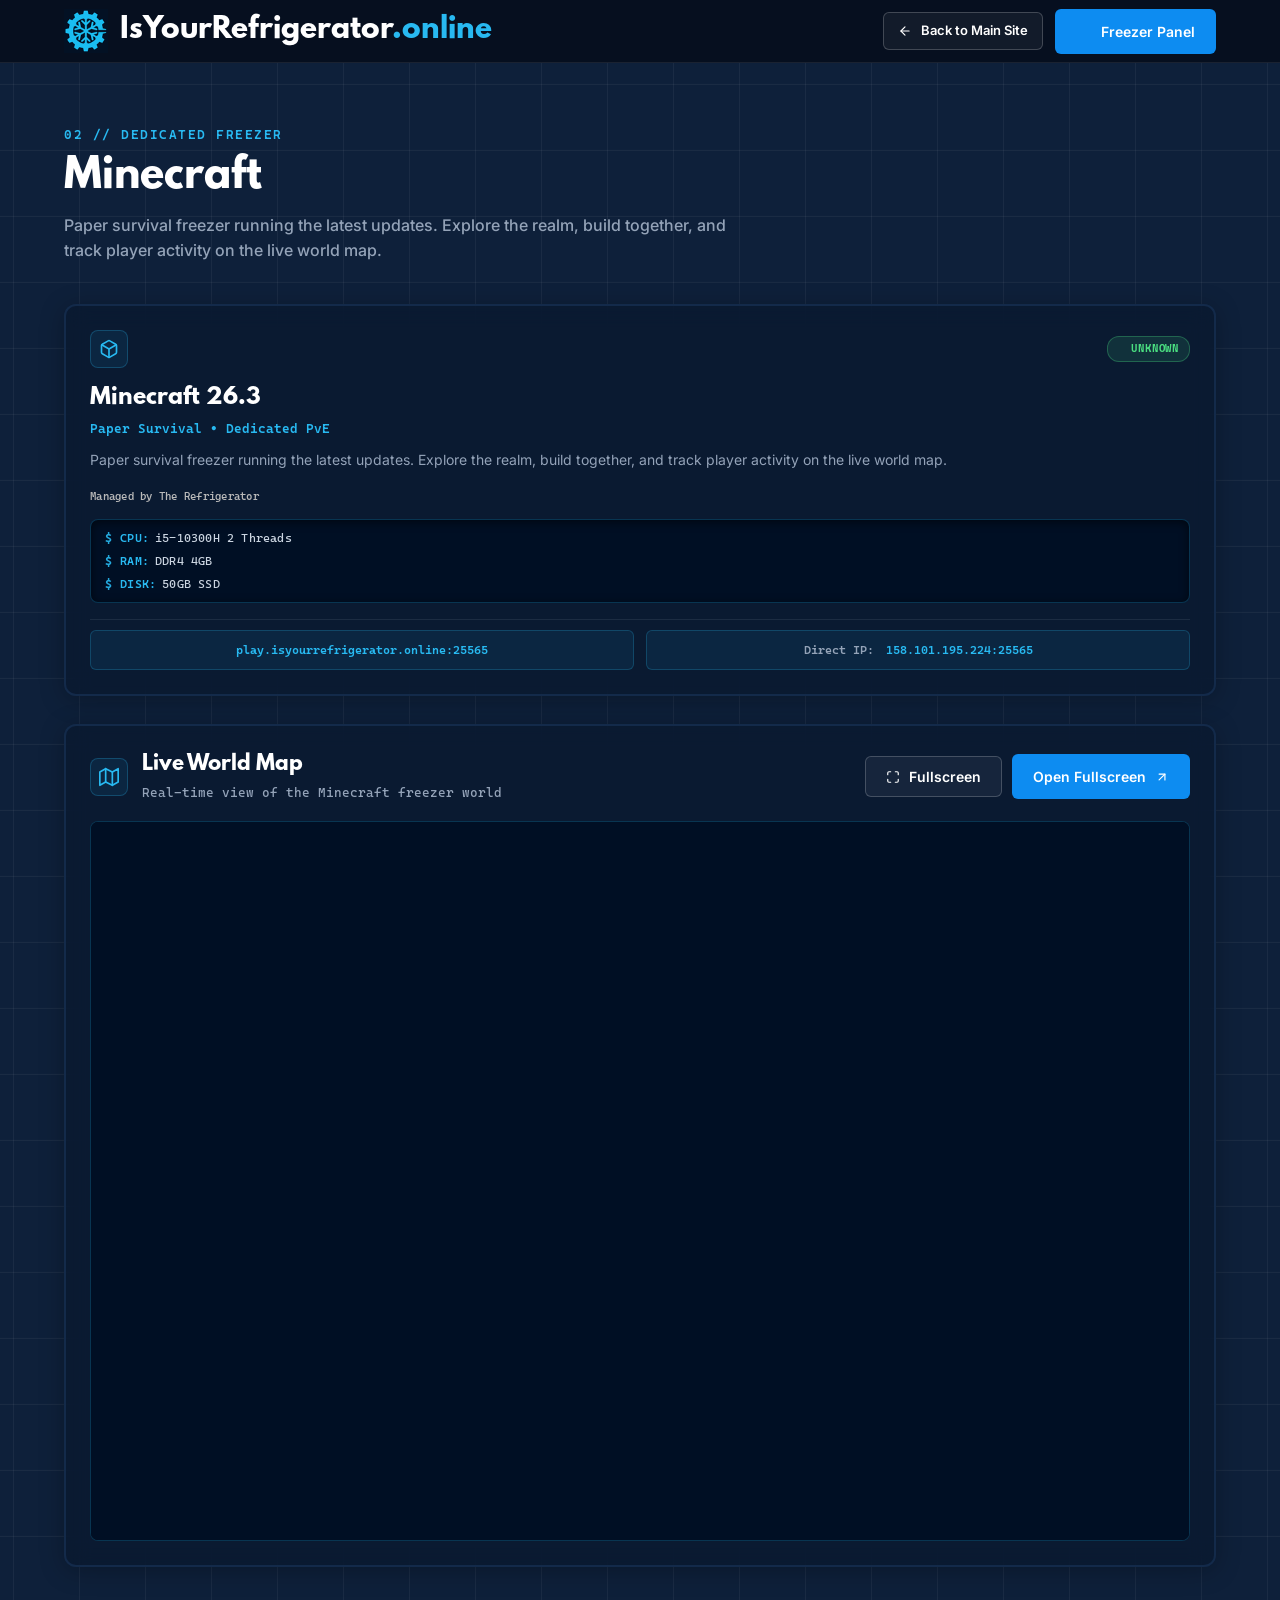
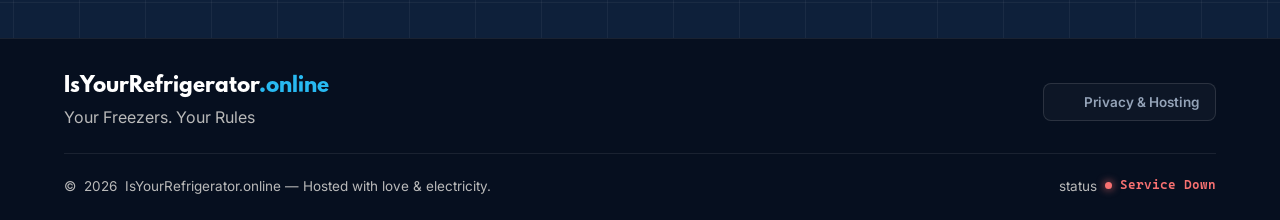
==== commit a2500cd4: "refactor: structure website with modular components and add game freezer pages" ====
--- a/minecraft/index.html
+++ b/minecraft/index.html
@@ -9,43 +9,74 @@
         content="Dedicated Minecraft Paper Survival server on IsYourRefrigerator.online. Direct connect via play.isyourrefrigerator.online:25565 or direct IP 158.101.195.224:25565. View the live world map.">
     <meta name="keywords"
         content="Minecraft dedicated server, Minecraft Paper Survival, IsYourRefrigerator Minecraft, play.isyourrefrigerator.online, 158.101.195.224, Minecraft live map">
+    <meta name="author" content="The Refrigerator">
     <meta name="robots" content="index, follow">
     <link rel="canonical" href="https://isyourrefrigerator.online/minecraft/">
-    <link rel="shortcut icon" href="../static/images/isyourrefrigerator.online_logo_small.png" type="image/x-icon"
-        onerror="this.onerror=null;this.href='/static/images/isyourrefrigerator.online_logo_small.png'">
 
-    <!-- Typography -->
+    <!-- Open Graph -->
+    <meta property="og:type" content="website">
+    <meta property="og:url" content="https://isyourrefrigerator.online/minecraft/">
+    <meta property="og:title" content="Minecraft Dedicated Server &amp; Live Map | IsYourRefrigerator.online">
+    <meta property="og:description"
+        content="Paper survival freezer running latest updates. Direct connect and view the live world map.">
+    <meta property="og:image" content="https://isyourrefrigerator.online/static/images/IsYourRefrigerator.online.png">
+
+    <!-- Favicon -->
+    <link rel="icon" type="image/png" href="../static/images/isyourrefrigerator.online_logo_small.png">
+    <link rel="apple-touch-icon" href="../static/images/isyourrefrigerator.online_logo_small.png">
+
+    <!-- Preconnect & Typography -->
     <link rel="preconnect" href="https://fonts.googleapis.com">
     <link rel="preconnect" href="https://fonts.gstatic.com" crossorigin>
     <link
-        href="https://fonts.googleapis.com/css2?family=Cascadia+Code:ital,wght@0,200..700;1,200..700&family=Inter:ital,opsz,wght@0,14..32,100..900;1,14..32,100..900&family=JetBrains+Mono:ital,wght@0,100..800;1,100..800&display=swap"
+        href="https://fonts.googleapis.com/css2?family=Cascadia+Code:ital,wght@0,400..700;1,400..700&family=Inter:ital,opsz,wght@0,14..32,300..900;1,14..32,300..900&family=JetBrains+Mono:ital,wght@0,400..700;1,400..700&display=swap"
         rel="stylesheet">
 
-    <!-- Active Site Stylesheet -->
-    <link rel="stylesheet" href="../static/style/stylesheet.css"
-        onerror="this.onerror=null;this.href='/static/style/stylesheet.css'">
-    <link rel="stylesheet" href="static/stylesheet.css"
-        onerror="this.onerror=null;this.href='/minecraft/static/stylesheet.css'">
+    <!-- Stylesheets -->
+    <link rel="stylesheet" href="../static/style/stylesheet.css">
+    <link rel="stylesheet" href="static/stylesheet.css">
 
-    <!-- Global Layout & Site Sprite Scripts -->
+    <!-- Layout & Minecraft Specific Scripts -->
     <script src="../static/layout.js" defer></script>
-    <script src="../static/script.js" defer></script>
-
-    <!-- Minecraft Specific Scripts -->
     <script src="static/script.js" defer></script>
 </head>
 
 <body>
 
-    <!-- Site Header -->
-    <header id="header" class="site-header"></header>
+    <!-- Site Header (Pre-rendered for zero CLS) -->
+    <header id="header" class="site-header">
+        <div class="header-section">
+            <a href="../" class="brand-link" aria-label="IsYourRefrigerator.online Home">
+                <img class="brand-pic" src="../static/images/isyourrefrigerator.online_logo_small.png"
+                    alt="IsYourRefrigerator Logo" width="44" height="44" decoding="async">
+                <h1 class="brand-logo">
+                    IsYourRefrigerator<span class="text-ice-blue">.online</span>
+                </h1>
+            </a>
+        </div>
+        <div class="header-section" style="gap: 12px;">
+            <a href="../" id="btn-header-back" class="btn btn-gray btn-header-back" title="Back to Main Site">
+                <svg width="14" height="14" viewBox="0 0 24 24" fill="none" stroke="currentColor" stroke-width="2"
+                    stroke-linecap="round" stroke-linejoin="round" aria-hidden="true">
+                    <line x1="19" y1="12" x2="5" y2="12"></line>
+                    <polyline points="12 19 5 12 12 5"></polyline>
+                </svg>
+                <span>Back to Main Site</span>
+            </a>
+            <a href="https://panel.isyourrefrigerator.online" target="_blank" rel="noopener noreferrer"
+                id="btn-freezer-panel" class="btn btn-blue transition-fast" title="Open Pelican Freezer Management Panel">
+                <span class="icon" data-icon="freezer"></span>
+                <span>Freezer Panel</span>
+            </a>
+        </div>
+    </header>
 
     <!-- Main Minecraft Content -->
     <main id="app" class="main-content">
         <div class="wrap">
-            <section class="mc-intro overview-section">
+            <section class="mc-intro overview-section" aria-labelledby="mc-title">
                 <h4 class="section-header-text">02 // DEDICATED FREEZER</h4>
-                <h1 class="section-header-title">Minecraft</h1>
+                <h1 id="mc-title" class="section-header-title">Minecraft</h1>
                 <p class="section-text">Paper survival freezer running the latest updates. Explore the realm, build together, and track player activity on the live world map.</p>
             </section>
 
@@ -54,14 +85,14 @@
                 <div class="server-card">
                     <div class="server-top">
                         <div class="server-icon" title="Minecraft Server">
-                            <svg viewBox="0 0 24 24" fill="none" stroke="currentColor" stroke-width="2" stroke-linecap="round" stroke-linejoin="round">
+                            <svg viewBox="0 0 24 24" fill="none" stroke="currentColor" stroke-width="2" stroke-linecap="round" stroke-linejoin="round" aria-hidden="true">
                                 <path d="M21 16V8a2 2 0 0 0-1-1.73l-7-4a2 2 0 0 0-2 0l-7 4A2 2 0 0 0 3 8v8a2 2 0 0 0 1 1.73l7 4a2 2 0 0 0 2 0l7-4A2 2 0 0 0 21 16z"></path>
                                 <polyline points="3.27 6.96 12 12.01 20.73 6.96"></polyline>
                                 <line x1="12" y1="22.08" x2="12" y2="12"></line>
                             </svg>
                         </div>
                         <div class="server-status-pill">
-                            <span class="indicator-dot" id="srvDot"></span>
+                            <span class="indicator-dot" id="srvDot" aria-hidden="true"></span>
                             <span id="srvText">Checking...</span>
                         </div>
                     </div>
@@ -75,10 +106,10 @@
                         <div class="spec-item"><span class="spec-label">DISK:</span><span class="spec-val">50GB SSD</span></div>
                     </div>
                     <div class="server-connect-group">
-                        <div class="server-connect" id="copyAddr" role="button" tabindex="0" title="Click to copy server hostname">
+                        <div class="server-connect" id="copyAddr" role="button" tabindex="0" title="Click to copy server hostname" aria-label="Copy server hostname: play.isyourrefrigerator.online:25565">
                             <span class="ip-display">play.isyourrefrigerator.online:25565</span>
                         </div>
-                        <div class="direct-ip-pill" id="copyDirectAddr" role="button" tabindex="0" title="Click to copy direct IP">
+                        <div class="direct-ip-pill" id="copyDirectAddr" role="button" tabindex="0" title="Click to copy direct IP" aria-label="Copy direct IP: 158.101.195.224:25565">
                             <span class="direct-ip-label">Direct IP:</span>
                             <span class="direct-ip-val">158.101.195.224:25565</span>
                         </div>
@@ -105,14 +136,14 @@
                         </div>
                         <div class="map-actions">
                             <button type="button" class="btn btn-gray" id="btnMapFullscreen" title="Toggle fullscreen map">
-                                <svg width="14" height="14" viewBox="0 0 24 24" fill="none" stroke="currentColor" stroke-width="2" stroke-linecap="round" stroke-linejoin="round">
+                                <svg width="14" height="14" viewBox="0 0 24 24" fill="none" stroke="currentColor" stroke-width="2" stroke-linecap="round" stroke-linejoin="round" aria-hidden="true">
                                     <path d="M8 3H5a2 2 0 0 0-2 2v3m18 0V5a2 2 0 0 0-2-2h-3m0 18h3a2 2 0 0 0 2-2v-3M3 16v3a2 2 0 0 0 2 2h3"></path>
                                 </svg>
                                 <span>Fullscreen</span>
                             </button>
                             <a href="https://isyourrefrigerator.online/minecraft/map/" target="_blank" rel="noopener noreferrer" class="btn btn-blue" title="Open map in new tab">
                                 <span>Open Fullscreen</span>
-                                <svg width="14" height="14" viewBox="0 0 24 24" fill="none" stroke="currentColor" stroke-width="2" stroke-linecap="round" stroke-linejoin="round">
+                                <svg width="14" height="14" viewBox="0 0 24 24" fill="none" stroke="currentColor" stroke-width="2" stroke-linecap="round" stroke-linejoin="round" aria-hidden="true">
                                     <line x1="7" y1="17" x2="17" y2="7"></line>
                                     <polyline points="7 7 17 7 17 17"></polyline>
                                 </svg>
@@ -120,7 +151,7 @@
                         </div>
                     </div>
                     <div class="map-frame-wrapper" id="mapWrapper">
-                        <iframe id="mapFrame" class="map-frame" src="https://isyourrefrigerator.online/minecraft/map/" title="Minecraft Live World Map" loading="lazy" allowfullscreen="true" allow="fullscreen">
+                        <iframe id="mapFrame" class="map-frame" src="https://isyourrefrigerator.online/minecraft/map/" title="Minecraft Live World Map" loading="lazy" allowfullscreen="true">
                             <p>Your browser does not support iframes. <a href="https://isyourrefrigerator.online/minecraft/map/" target="_blank" rel="noopener noreferrer">Click here to open the live world map</a>.</p>
                         </iframe>
                     </div>
@@ -129,10 +160,29 @@
         </div>
     </main>
 
-    <!-- Site Footer -->
-    <footer id="footer" class="site-footer"></footer>
+    <!-- Site Footer (Pre-rendered for zero CLS) -->
+    <footer id="footer" class="site-footer">
+        <section class="footer-header">
+            <div class="footer-logo-slogan">
+                <a href="../" class="brand-link" aria-label="IsYourRefrigerator.online Home">
+                    <h1 class="brand-logo">
+                        IsYourRefrigerator<span class="text-ice-blue">.online</span>
+                    </h1>
+                </a>
+                <p class="text-gray">Your Freezers. Your Rules</p>
+            </div>
+            <a href="../privacy.html" id="link-privacy" class="footer-privacy-link">
+                <span class="icon" data-icon="shield"></span>
+                <span>Privacy &amp; Hosting</span>
+            </a>
+        </section>
+        <span class="underline"></span>
+        <section id="copyright" class="footer-copyright">
+            <p class="text-gray">&copy; <span class="current-year">2026</span> IsYourRefrigerator.online &mdash; Hosted with love &amp; electricity.</p>
+            <p class="text-gray">status <span id="status" class="status-indicator" role="status" aria-live="polite"></span></p>
+        </section>
+    </footer>
 
 </body>
 
 </html>
-
--- a/static/style/stylesheet.css
+++ b/static/style/stylesheet.css
@@ -1,163 +1,243 @@
-@charset "UTF-8";
-@import url("https://fonts.googleapis.com/css2?family=Cascadia+Code:ital,wght@0,200..700;1,200..700&display=swap");
-@import url("https://fonts.googleapis.com/css2?family=Inter:ital,opsz,wght@0,14..32,100..900;1,14..32,100..900&display=swap");
-@import url("https://fonts.googleapis.com/css2?family=JetBrains+Mono:ital,wght@0,100..800;1,100..800&display=swap");
-@import "header.css";
-@import "footer.css";
+/* =============================================================================
+   IsYourRefrigerator.online - Main Stylesheet
+   Location: /static/style/stylesheet.css
+
+   TABLE OF CONTENTS:
+   01. Font Definitions & Design Tokens (:root)
+   02. Themed Custom Scrollbar
+   03. Base Reset & Document Setup
+   04. Typography & Utility Classes
+   05. UI Elements (Icons, Buttons, Badges)
+   06. Layout & Common Containers (Header, Footer, Main, Grid)
+   07. Status Indicators
+   08. Interactive Terminal Component
+   09. 00 // Intro Section
+   10. 01 // Principles Section
+   11. 02 // Freezers & Server Cards (Shared Homepage & Subpages)
+   12. 03 // Community Section
+   13. 04 // Hosting & Referral Section
+   14. Modals (Privacy & Hosting Modal Popup)
+   15. Responsive Breakpoints (1520px, 1100px, 950px, 850px, 480px)
+   ============================================================================= */
+
+/* =============================================================================
+   01. Font Definitions & Design Tokens (:root)
+   ============================================================================= */
 @font-face {
   font-family: spartan;
-  src: url(/static/font/league-spartan.bold.otf);
-  font-weight: bold;
-}
+  src: url(../font/league-spartan.bold.otf) format("opentype");
+  font-weight: 700;
+  font-style: normal;
+  font-display: swap;
+}
+
+:root {
+  /* Surfaces & Backgrounds */
+  --bg-body: #0e203a;
+  --bg-header: #060f1f;
+  --bg-footer: #060f1f;
+  --bg-card: rgba(10, 25, 48, 0.78);
+  --bg-card-hover: rgba(13, 32, 60, 0.85);
+  --bg-terminal: #000f24;
+  --bg-input: #000f24;
+
+  /* Borders */
+  --border-color: #132a4a;
+  --border-card: rgba(40, 185, 241, 0.22);
+  --border-card-hover: #148dc0;
+  --border-subtle: rgba(255, 255, 255, 0.08);
+
+  /* Typography Colors */
+  --text-primary: #ffffff;
+  --text-secondary: #cbd5e1;
+  --text-muted: #94a3b8;
+  --text-dark-muted: #64748b;
+  --text-gray: rgb(185, 185, 185);
+
+  /* Accent Colors */
+  --accent-blue: #0d8cf1;
+  --accent-blue-hover: #1f95f3;
+  --accent-ice-blue: #28b9f1;
+  --accent-ice-blue-hover: #58c8f4;
+  --accent-cyan: #38bdf8;
+  --discord-purple: #5865f2;
+
+  /* Status Colors & Badges */
+  --status-online: #4ade80;
+  --status-online-bg: rgba(74, 222, 128, 0.12);
+  --status-online-border: rgba(74, 222, 128, 0.3);
+
+  --status-offline: #f87171;
+  --status-offline-bg: rgba(248, 113, 113, 0.12);
+  --status-offline-border: rgba(248, 113, 113, 0.3);
+
+  --status-degraded: #facc15;
+  --status-degraded-bg: rgba(250, 204, 21, 0.12);
+  --status-degraded-border: rgba(250, 204, 21, 0.3);
+
+  --status-available: #7195f8;
+  --status-available-bg: rgba(113, 149, 248, 0.12);
+  --status-available-border: rgba(113, 149, 248, 0.3);
+
+  /* Font Families */
+  --font-sans: "Inter", -apple-system, BlinkMacSystemFont, "Segoe UI", Roboto, sans-serif;
+  --font-spartan: spartan, var(--font-sans);
+  --font-mono: "Cascadia Code", "JetBrains Mono", ui-monospace, SFMono-Regular, Menlo, monospace;
+
+  /* Transitions & Shadows */
+  --transition-fast: 0.2s ease;
+  --transition-smooth: 0.25s ease;
+  --shadow-card: 0 4px 24px rgba(0, 0, 0, 0.25);
+  --shadow-card-hover: 0 10px 30px rgba(0, 0, 0, 0.35), 0 0 20px rgba(40, 185, 241, 0.15);
+  --shadow-terminal: inset 0 2px 10px rgba(0, 0, 0, 0.55);
+}
+
+/* =============================================================================
+   02. Themed Custom Scrollbar (Ice Blue & Dark Navy)
+   ============================================================================= */
 * {
+  scrollbar-width: thin;
+  scrollbar-color: var(--accent-blue) var(--bg-header);
+}
+
+::-webkit-scrollbar {
+  width: 10px;
+  height: 10px;
+}
+
+::-webkit-scrollbar-track {
+  background: var(--bg-header);
+}
+
+::-webkit-scrollbar-thumb {
+  background-color: var(--accent-blue);
+  border-radius: 6px;
+  border: 2px solid var(--bg-header);
+  transition: background-color var(--transition-fast);
+}
+
+::-webkit-scrollbar-thumb:hover {
+  background-color: var(--accent-ice-blue);
+  box-shadow: 0 0 10px rgba(40, 185, 241, 0.4);
+}
+
+::-webkit-scrollbar-thumb:active {
+  background-color: var(--accent-ice-blue-hover);
+}
+
+::-webkit-scrollbar-corner {
+  background: var(--bg-header);
+}
+
+/* =============================================================================
+   03. Base Reset & Document Setup
+   ============================================================================= */
+*, *::before, *::after {
   margin: 0;
   padding: 0;
-  color: rgb(185, 185, 185);
-  text-decoration: none;
   box-sizing: border-box;
 }
 
 html {
-  scroll-snap-type: y proximity; /* was: mandatory */
   scroll-behavior: smooth;
-  scroll-padding-top: 10px;
+  scroll-padding-top: 20px;
+  -webkit-text-size-adjust: 100%;
 }
 
 body {
-  background-color: #0e203a;
-  background-image: linear-gradient(0deg, rgba(255, 255, 255, 0.05) 1px, transparent 1px), linear-gradient(90deg, rgba(255, 255, 255, 0.05) 1px, transparent 1px);
+  background-color: var(--bg-body);
+  background-image:
+    linear-gradient(0deg, rgba(255, 255, 255, 0.05) 1px, transparent 1px),
+    linear-gradient(90deg, rgba(255, 255, 255, 0.05) 1px, transparent 1px);
   background-size: 66px 66px;
   background-position: center;
-  font-family: Inter, sans-serif;
+  font-family: var(--font-sans);
+  color: var(--text-gray);
   min-height: 100vh;
   display: flex;
   flex-direction: column;
+  line-height: 1.5;
+  overflow-x: hidden;
 }
 
 [hidden] {
   display: none !important;
 }
 
-main,
-.main-content {
-  flex: 1 0 auto;
-}
-
+a {
+  color: inherit;
+  text-decoration: none;
+  transition: color var(--transition-fast);
+}
+
+button {
+  background: none;
+  border: none;
+  font-family: inherit;
+  font-size: inherit;
+  color: inherit;
+  cursor: pointer;
+}
+
+:focus-visible {
+  outline: 2px solid var(--accent-ice-blue);
+  outline-offset: 3px;
+}
+
+/* =============================================================================
+   04. Typography & Utility Classes
+   ============================================================================= */
 h1, h2 {
-  font-family: spartan, sans-serif;
-  color: #ffffff;
+  font-family: var(--font-spartan);
+  color: var(--text-primary);
+  font-weight: 700;
 }
 
 h3 {
-  color: #ffffff;
-  font-family: inter;
+  font-family: var(--font-sans);
+  color: var(--text-primary);
+  font-weight: 600;
 }
 
 h4 {
-  color: #28b9f1;
-  font-family: "JetBrains", monospace;
-}
-
-p, a {
-  font-family: Inter, sans-serif;
-  font-weight: 600;
-}
-
-.text-white,
-.white-text {
-  color: #ffffff;
-}
-
-.text-white-dark,
-.white-dark-text {
-  color: #cbd5e1;
-}
-
-.text-gray,
-.gray-text {
-  color: rgb(185, 185, 185);
-}
-
-.text-gray-dark,
-.gray-dark-text {
-  color: #71717a;
-}
-
-.text-muted,
-.muted-text {
-  color: #94a3b8;
-}
-
-.text-muted-dark,
-.muted-dark-text {
-  color: #64748b;
-}
-
-.text-blue,
-.blue-text {
-  color: #0d8cf1;
-}
-
-.text-blue-dark,
-.blue-dark-text {
-  color: #0a6ec0;
-}
-
-.text-ice-blue,
-.ice-blue-text {
-  color: #28b9f1;
-}
-
-.text-ice-blue-dark,
-.ice-blue-dark-text {
-  color: #148dc0;
-}
-
-.text-light-blue,
-.light-blue-text {
-  color: #28b9f1;
-}
-
-.text-cyan,
-.cyan-text {
-  color: rgb(56, 189, 248);
-}
-
-.text-cyan-dark,
-.cyan-dark-text {
-  color: #0284c7;
-}
-
-.text-dark,
-.dark-text {
-  color: #060f1f;
-}
-
-.text-darker,
-.darker-text {
-  color: #000f24;
-}
-
-.blue-gradient,
-#blue-gradient {
-  background: linear-gradient(300deg, #28b9f1, #ffffff);
+  font-family: var(--font-mono);
+  color: var(--accent-ice-blue);
+}
+
+p {
+  font-family: var(--font-sans);
+}
+
+/* Color & Text Utilities */
+.text-white { color: var(--text-primary); }
+.text-white-dark { color: var(--text-secondary); }
+.text-gray { color: var(--text-gray); }
+.text-muted { color: var(--text-muted); }
+.text-muted-dark { color: var(--text-dark-muted); }
+.text-blue { color: var(--accent-blue); }
+.text-ice-blue { color: var(--accent-ice-blue); }
+.text-cyan { color: var(--accent-cyan); }
+
+.blue-gradient {
+  background: linear-gradient(300deg, var(--accent-ice-blue), var(--text-primary));
   -webkit-background-clip: text;
   -webkit-text-fill-color: transparent;
 }
 
 .transition-fast {
-  transition: all 0.2s ease;
-}
-
-.underline,
-#underline {
-  border: solid rgba(255, 255, 255, 0.1) 1px;
+  transition: all var(--transition-fast);
+}
+
+.underline {
+  border: none;
+  border-top: 1px solid var(--border-subtle);
   width: 100%;
   display: block;
 }
 
-/* Header styling is modularized in header.css */
-
+/* =============================================================================
+   05. UI Elements (Icons, Buttons, Badges)
+   ============================================================================= */
 .icon {
   display: inline-flex;
   align-items: center;
@@ -167,87 +247,87 @@
   color: inherit;
   flex-shrink: 0;
 }
+
 .icon svg {
   width: 100%;
   height: 100%;
   display: block;
-  color: inherit;
   fill: none;
   stroke: currentColor;
 }
-.icon svg * {
-  color: inherit;
-  stroke: currentColor;
-}
-
+
+/* Buttons */
 .btn {
   display: inline-flex;
   align-items: center;
+  justify-content: center;
   gap: 9px;
-  font-family: Inter, sans-serif;
+  font-family: var(--font-sans);
   font-weight: 600;
   border-radius: 6px;
-  padding: 12px 22px;
+  padding: 11px 20px;
   font-size: 14px;
   cursor: pointer;
-  transition: transform 0.2s ease, box-shadow 0.2s ease, background-color 0.2s ease, border-color 0.2s ease, color 0.2s ease;
-}
-.btn, .btn * {
-  color: inherit;
-}
-.btn .icon {
-  display: inline-flex;
-  width: 15px;
-  height: 15px;
-  color: inherit;
-  flex-shrink: 0;
-}
-.btn .icon svg {
-  width: 100%;
-  height: 100%;
-  display: block;
-  color: inherit;
-  fill: none;
-  stroke: currentColor;
-}
-.btn .icon svg * {
-  color: inherit;
-  stroke: currentColor;
-}
+  white-space: nowrap;
+  text-decoration: none;
+  transition: transform var(--transition-fast), box-shadow var(--transition-fast),
+              background-color var(--transition-fast), border-color var(--transition-fast), color var(--transition-fast);
+}
+
 .btn:hover {
-  transform: scale(1.005);
-}
-
-.btn-blue, .button-blue {
-  background-color: #0d8cf1;
+  transform: translateY(-1px);
+}
+
+.btn:active {
+  transform: translateY(0);
+}
+
+.btn-blue {
+  background-color: var(--accent-blue);
   color: #ffffff;
-}
-.btn-blue:hover, .button-blue:hover {
-  background-color: rgb(31.4582677165, 149.2582677165, 242.9417322835);
+  border: 1px solid transparent;
+}
+
+.btn-blue:hover {
+  background-color: var(--accent-blue-hover);
   box-shadow: 0 0 18px rgba(13, 140, 241, 0.45);
 }
 
-.btn-gray, .button-gray {
+.btn-gray {
   border: 1px solid rgba(255, 255, 255, 0.2);
   background-color: rgba(255, 255, 255, 0.05);
   color: #ffffff;
 }
-.btn-gray:hover, .button-gray:hover {
-  border-color: rgba(255, 255, 255, 0.2);
-  background-color: rgba(255, 255, 255, 0.1);
-  box-shadow: 0 0 18px rgba(255, 255, 255, 0.22);
-}
-
-.btn-transparent, .button-transparent {
-  border: 1px solid #0d8cf1;
-  background-color: rgba(13, 140, 241, 0.05);
-  color: #0d8cf1;
-}
-.btn-transparent:hover, .button-transparent:hover {
-  border-color: rgb(50.8141732283, 158.4141732283, 243.9858267717);
-  background-color: rgba(13, 140, 241, 0.15);
-  color: rgb(70.1700787402, 167.5700787402, 245.0299212598);
-  box-shadow: 0 0 18px rgba(13, 140, 241, 0.42);
+
+.btn-gray:hover {
+  border-color: rgba(255, 255, 255, 0.35);
+  background-color: rgba(255, 255, 255, 0.12);
+  box-shadow: 0 0 16px rgba(255, 255, 255, 0.2);
+}
+
+.btn-transparent {
+  border: 1px solid var(--accent-blue);
+  background-color: rgba(13, 140, 241, 0.06);
+  color: var(--accent-blue);
+}
+
+.btn-transparent:hover {
+  border-color: var(--accent-ice-blue);
+  background-color: rgba(13, 140, 241, 0.16);
+  color: var(--accent-ice-blue);
+  box-shadow: 0 0 18px rgba(13, 140, 241, 0.35);
+}
+
+.btn-outline {
+  background-color: rgba(255, 255, 255, 0.04);
+  border: 1px solid rgba(255, 255, 255, 0.18);
+  color: #ffffff;
+}
+
+.btn-outline:hover {
+  background-color: rgba(255, 255, 255, 0.09);
+  border-color: rgba(255, 255, 255, 0.32);
+  box-shadow: 0 0 16px rgba(255, 255, 255, 0.14);
 }
 
 .label {
@@ -257,30 +337,247 @@
   background-color: #132a4a;
   font-size: 13px;
   font-weight: 600;
+  color: var(--text-gray);
   cursor: default;
-  transition: color 0.2s ease, border-color 0.2s ease;
-}
+  transition: color var(--transition-fast), border-color var(--transition-fast);
+}
+
 .label:hover {
-  color: #28b9f1;
-  border-color: #28b9f1;
-}
-
+  color: var(--accent-ice-blue);
+  border-color: var(--accent-ice-blue);
+}
+
+/* =============================================================================
+   06. Layout & Common Containers
+   ============================================================================= */
+main,
+.main-content {
+  flex: 1 0 auto;
+  margin: clamp(24px, 3vw, 48px) 15vw;
+  display: flex;
+  flex-direction: column;
+  row-gap: clamp(40px, 4vw, 64px);
+}
+
+/* Site Header */
+.site-header {
+  background-color: var(--bg-header);
+  display: flex;
+  justify-content: space-between;
+  align-items: center;
+  height: 7vh;
+  min-height: 56px;
+  padding: 0 15vw;
+  box-sizing: border-box;
+  width: 100%;
+  position: relative;
+  z-index: 100;
+  border-bottom: 1px solid var(--border-subtle);
+}
+
+.site-header .header-section {
+  display: flex;
+  align-items: center;
+  gap: 12px;
+}
+
+.site-header .brand-link {
+  display: flex;
+  align-items: center;
+  text-decoration: none;
+  color: inherit;
+}
+
+.site-header .brand-pic {
+  width: 44px;
+  height: 44px;
+  margin-right: 12px;
+  display: block;
+  object-fit: contain;
+}
+
+.site-header .brand-logo {
+  font-family: var(--font-spartan);
+  font-weight: 700;
+  font-size: 28px;
+  color: var(--text-primary);
+  margin: 0;
+  line-height: 1;
+}
+
+.site-header .btn-header-back {
+  font-size: 13px;
+  padding: 8px 14px;
+}
+
+/* Site Footer */
+.site-footer {
+  background-color: var(--bg-footer);
+  border-top: 1px solid var(--border-subtle);
+  padding: 36px 15vw 24px;
+  display: flex;
+  flex-direction: column;
+  margin-top: auto;
+  width: 100%;
+  font-family: var(--font-sans);
+}
+
+.site-footer .footer-header {
+  display: flex;
+  justify-content: space-between;
+  align-items: center;
+  flex-wrap: wrap;
+  gap: 20px;
+  margin-bottom: 24px;
+}
+
+.site-footer .footer-logo-slogan {
+  display: flex;
+  flex-direction: column;
+  gap: 6px;
+}
+
+.site-footer .brand-logo {
+  font-family: var(--font-spartan);
+  font-weight: 700;
+  font-size: clamp(20px, 1.4vw, 24px);
+  color: var(--text-primary);
+  line-height: 1.2;
+}
+
+.site-footer .footer-privacy-link {
+  display: inline-flex;
+  align-items: center;
+  gap: 8px;
+  font-size: 13.5px;
+  font-weight: 600;
+  color: var(--text-muted);
+  padding: 8px 16px;
+  border-radius: 8px;
+  border: 1px solid rgba(255, 255, 255, 0.12);
+  background-color: rgba(255, 255, 255, 0.03);
+  transition: all var(--transition-fast);
+}
+
+.site-footer .footer-privacy-link:hover {
+  color: var(--accent-ice-blue);
+  border-color: rgba(40, 185, 241, 0.4);
+  background-color: rgba(40, 185, 241, 0.08);
+  box-shadow: 0 0 14px rgba(40, 185, 241, 0.2);
+  transform: translateY(-1px);
+}
+
+.site-footer .footer-copyright {
+  display: flex;
+  justify-content: space-between;
+  align-items: center;
+  flex-wrap: wrap;
+  gap: 16px;
+  padding: 22px 0 0;
+  font-size: 13.5px;
+  color: var(--text-gray);
+}
+
+.site-footer .footer-copyright p {
+  display: inline-flex;
+  align-items: center;
+  gap: 8px;
+}
+
+/* Common Card Boxes Grid */
+.boxes {
+  display: flex;
+  justify-content: space-evenly;
+  align-items: stretch;
+  gap: 1.5vw;
+  width: 100%;
+}
+
+.box {
+  flex: 1;
+  border: 2px solid var(--border-color);
+  background-color: var(--bg-card);
+  border-radius: 12px;
+  display: flex;
+  flex-direction: column;
+  text-align: left;
+  padding: 24px;
+  backdrop-filter: blur(12px);
+  -webkit-backdrop-filter: blur(12px);
+  box-shadow: var(--shadow-card);
+  transition: transform var(--transition-smooth), border-color var(--transition-smooth), box-shadow var(--transition-smooth);
+}
+
+.box:hover {
+  border-color: var(--border-card-hover);
+  box-shadow: var(--shadow-card-hover);
+}
+
+/* =============================================================================
+   07. Status Indicators
+   ============================================================================= */
+.status-indicator {
+  display: inline-flex;
+  align-items: center;
+  gap: 8px;
+  font-family: var(--font-mono);
+  font-size: 12.5px;
+  font-weight: 600;
+  color: var(--text-gray);
+}
+
+.status-indicator.online { color: var(--status-online); }
+.status-indicator.degraded { color: var(--status-degraded); }
+.status-indicator.offline { color: var(--status-offline); }
+
+.indicator-dot {
+  display: inline-block;
+  width: 7px;
+  height: 7px;
+  border-radius: 50%;
+  flex-shrink: 0;
+  transition: background-color var(--transition-fast), box-shadow var(--transition-fast);
+}
+
+.indicator-dot.online {
+  background-color: var(--status-online);
+  box-shadow: 0 0 8px var(--status-online);
+}
+
+.indicator-dot.degraded {
+  background-color: var(--status-degraded);
+  box-shadow: 0 0 8px var(--status-degraded);
+}
+
+.indicator-dot.offline {
+  background-color: var(--status-offline);
+  box-shadow: 0 0 8px var(--status-offline);
+}
+
+.indicator-dot.available {
+  background-color: var(--status-available);
+  box-shadow: 0 0 8px rgba(113, 149, 248, 0.8);
+}
+
+/* =============================================================================
+   08. Interactive Terminal Component
+   ============================================================================= */
 .terminal {
-  border: 1px solid rgba(40, 185, 241, 0.22);
+  border: 1px solid var(--border-card);
   border-radius: 8px;
-  background-color: #000f24;
+  background-color: var(--bg-terminal);
   overflow: hidden;
   display: flex;
   flex-direction: column;
 }
+
 .terminal * {
-  font-family: "Cascadia Code", monospace;
+  font-family: var(--font-mono);
 }
 
 #terminal {
-  width: -moz-fit-content;
   width: fit-content;
-  min-width: 420px;
+  min-width: 380px;
   max-width: 100%;
 }
 
@@ -297,24 +594,22 @@
   justify-content: space-between;
   border-bottom: 1px solid rgba(255, 255, 255, 0.06);
 }
+
 .terminal-header .terminal-title {
   display: flex;
   align-items: center;
   gap: 8px;
 }
+
 .terminal-header .terminal-title .terminal-title-icon {
-  color: #28b9f1;
+  color: var(--accent-ice-blue);
   display: inline-flex;
   width: 13px;
   height: 13px;
 }
-.terminal-header .terminal-title .terminal-title-icon svg {
-  width: 100%;
-  height: 100%;
-  display: block;
-}
+
 .terminal-header .terminal-title p {
-  color: #94a3b8;
+  color: var(--text-muted);
   font-size: 12.5px;
 }
 
@@ -334,14 +629,16 @@
   border-radius: 4px;
   background: rgba(255, 255, 255, 0.05);
   border: 1px solid rgba(255, 255, 255, 0.1);
-  color: #94a3b8;
+  color: var(--text-muted);
   cursor: pointer;
-  transition: background 0.2s ease, color 0.2s ease, box-shadow 0.2s ease;
-}
+  transition: background var(--transition-fast), color var(--transition-fast), box-shadow var(--transition-fast);
+}
+
 .terminal-btn svg {
   width: 10px;
   height: 10px;
 }
+
 .terminal-btn:hover {
   background: rgba(255, 255, 255, 0.14);
   color: #ffffff;
@@ -355,20 +652,21 @@
 .terminal-footer {
   border-top: 1px solid rgba(255, 255, 255, 0.06);
 }
+
 .terminal-footer .btn {
   width: 100%;
   justify-content: center;
   padding: 8px 14px;
-  font-size: 15px;
-}
-
-.terminal-text, #terminal-text {
+  font-size: 14px;
+}
+
+.terminal-text {
   font-size: 13.5px;
   color: #ffffff;
 }
 
-.terminal-user, #terminal-user {
-  color: #28b9f1;
+.terminal-user {
+  color: var(--accent-ice-blue);
   font-weight: 600;
 }
 
@@ -376,27 +674,20 @@
   display: inline-block;
   width: 8px;
   height: 15px;
-  background-color: #28b9f1;
+  background-color: var(--accent-ice-blue);
   margin-left: 2px;
   vertical-align: -2px;
   animation: terminal-blink 1s step-end infinite;
 }
 
 @keyframes terminal-blink {
-  0%, 100% {
-    opacity: 1;
-  }
-  50% {
-    opacity: 0;
-  }
-}
-main {
-  margin: clamp(32px, 3vw, 48px) 15vw;
-  display: flex;
-  flex-direction: column;
-  row-gap: clamp(48px, 4vw, 64px);
-}
-
+  0%, 100% { opacity: 1; }
+  50% { opacity: 0; }
+}
+
+/* =============================================================================
+   09. 00 // Intro Section
+   ============================================================================= */
 .intro-section {
   display: flex;
   align-items: stretch;
@@ -424,7 +715,7 @@
 }
 
 .intro-header {
-  font-size: clamp(48px, 5.8vw, 76px);
+  font-size: clamp(40px, 5.5vw, 76px);
   line-height: 1.08;
   letter-spacing: -1.5px;
 }
@@ -433,7 +724,7 @@
   font-size: 17px;
   font-weight: 500;
   line-height: 1.65;
-  color: #94a3b8;
+  color: var(--text-muted);
   max-width: 640px;
 }
 
@@ -456,153 +747,129 @@
   height: 100%;
   flex: 1;
   min-height: 0;
-  -o-object-fit: cover;
-     object-fit: cover;
-  -o-object-position: left;
-     object-position: left;
+  object-fit: cover;
+  object-position: left;
   display: block;
 }
 
+/* Overview Section Common Headers */
 .overview-section {
   display: flex;
   flex-direction: column;
   width: 100%;
 }
-.overview-section .section-header-text {
-  font-family: "Cascadia Code", monospace;
+
+.section-header-text {
+  font-family: var(--font-mono);
   font-size: 13px;
   font-weight: 600;
   letter-spacing: 1.5px;
   text-transform: uppercase;
-  color: #28b9f1;
+  color: var(--accent-ice-blue);
   margin-bottom: 8px;
 }
-.overview-section .section-header-title {
-  font-family: spartan, sans-serif;
+
+.section-header-title {
+  font-family: var(--font-spartan);
   font-size: clamp(28px, 3.2vw, 40px);
-  color: #ffffff;
+  color: var(--text-primary);
   line-height: 1.2;
   margin-bottom: 12px;
 }
-.overview-section .section-text {
+
+.section-text {
   font-size: 16px;
   font-weight: 500;
-  color: #94a3b8;
+  color: var(--text-muted);
   line-height: 1.6;
   max-width: 680px;
   margin-bottom: 24px;
 }
 
+/* =============================================================================
+   10. 01 // Principles Section
+   ============================================================================= */
 .principles-section {
   align-items: center;
   text-align: center;
 }
+
 .principles-section .section-text {
   max-width: 720px;
   margin-bottom: 24px;
 }
-.principles-section .principles-boxes {
+
+.principles-boxes {
   width: 100%;
   gap: 24px;
 }
-.principles-section .principles-box {
+
+.principles-box {
   padding: 30px 26px;
-}
-.principles-section .principles-box .principles-header-text {
-  font-family: "Cascadia Code", monospace;
+  text-align: left;
+}
+
+.principles-header-text {
+  font-family: var(--font-mono);
   font-size: 12px;
   font-weight: 700;
-  color: rgb(56, 189, 248);
+  color: var(--accent-cyan);
   letter-spacing: 1.5px;
   text-transform: uppercase;
   margin-bottom: 12px;
 }
-.principles-section .principles-box .principles-header-title {
-  font-family: spartan, sans-serif;
+
+.principles-header-title {
+  font-family: var(--font-spartan);
   font-size: 22px;
   font-weight: 700;
-  color: #ffffff;
+  color: var(--text-primary);
   line-height: 1.25;
   margin-bottom: 14px;
 }
-.principles-section .principles-box .principles-text {
-  font-family: Inter, sans-serif;
+
+.principles-text {
   font-size: 14.5px;
   font-weight: 400;
   line-height: 1.65;
-  color: rgb(185, 185, 185);
+  color: var(--text-gray);
   flex-grow: 1;
   margin-bottom: 24px;
 }
-.principles-section .principles-box .principles-footer {
+
+.principles-footer {
   margin-top: auto;
   padding-top: 14px;
-  border-top: 1px solid rgba(255, 255, 255, 0.08);
+  border-top: 1px solid var(--border-subtle);
   font-size: 13px;
-  font-family: "Cascadia Code", monospace;
-  color: #94a3b8;
+  font-family: var(--font-mono);
+  color: var(--text-muted);
   font-weight: 500;
   display: flex;
   align-items: center;
   gap: 8px;
 }
-.principles-section .principles-box .principles-footer::before {
+
+.principles-footer::before {
   content: "";
   display: inline-block;
   width: 6px;
   height: 6px;
   border-radius: 50%;
-  background-color: #28b9f1;
+  background-color: var(--accent-ice-blue);
   flex-shrink: 0;
 }
 
-.boxes {
-  display: flex;
-  justify-content: space-evenly;
-  align-items: stretch;
-  gap: 1vw;
-  width: 100%;
-}
-
-.box {
-  flex: 1;
-  border: #132a4a solid 2px;
-  background-color: rgba(10, 25, 48, 0.78);
-  border-radius: 12px;
-  display: flex;
-  flex-direction: column;
-  text-align: left;
-  padding: 24px;
-  backdrop-filter: blur(12px);
-  box-shadow: 0 4px 24px rgba(0, 0, 0, 0.25);
-  transition: transform 0.25s ease, border-color 0.25s ease, box-shadow 0.25s ease;
-}
-.box:hover {
-  border-color: #148dc0;
-  box-shadow: 0 10px 30px rgba(0, 0, 0, 0.35), 0 0 20px rgba(40, 185, 241, 0.15);
-}
-
-.community-section .boxes {
-  justify-content: space-evenly;
+/* =============================================================================
+   11. 02 // Freezers & Server Cards (Shared Homepage & Subpages)
+   ============================================================================= */
+.freezers-header {
+  display: flex;
+  justify-content: space-between;
+  align-items: flex-end;
+  margin-bottom: 24px;
+  gap: 16px;
   flex-wrap: wrap;
-}
-.community-section .boxes .crew-box {
-  display: flex;
-  flex-direction: column;
-  align-items: center;
-  gap: 1vh;
-}
-.community-section .boxes .crew-box img {
-  width: 6vw;
-  clip-path: circle();
-  border: rgba(255, 255, 255, 0.2) solid 5px;
-  border-radius: 100%;
-}
-
-.freezers-header {
-  display: flex;
-  justify-content: space-between;
-  margin-bottom: 2vh;
 }
 
 .freezers-boxes {
@@ -611,16 +878,6 @@
   gap: 24px;
   width: 100%;
 }
-@media (max-width: 1050px) {
-  .freezers-boxes {
-    grid-template-columns: repeat(2, minmax(0, 1fr));
-  }
-}
-@media (max-width: 850px) {
-  .freezers-boxes {
-    grid-template-columns: 1fr;
-  }
-}
 
 .freezers-box {
   display: flex;
@@ -637,13 +894,21 @@
 }
 
 .freezer-name {
-  font-family: spartan, sans-serif;
+  font-family: var(--font-spartan);
   font-size: 20px;
-  color: #ffffff;
-}
-
-.freezer-status {
-  font-family: "Cascadia Code", monospace;
+  color: var(--text-primary);
+}
+
+.freezer-body {
+  display: flex;
+  flex-direction: column;
+  flex: 1;
+}
+
+/* Status Badges */
+.freezer-status,
+.server-status-pill {
+  font-family: var(--font-mono);
   font-size: 11px;
   font-weight: 700;
   text-transform: uppercase;
@@ -654,244 +919,421 @@
   align-items: center;
   gap: 6px;
 }
-.freezer-status.online {
-  color: #4ade80;
-  background: rgba(74, 222, 128, 0.12);
-  border: 1px solid rgba(74, 222, 128, 0.3);
-}
-.freezer-status.offline {
-  color: #f87171;
-  background: rgba(248, 113, 113, 0.12);
-  border: 1px solid rgba(248, 113, 113, 0.3);
-}
-.freezer-status.available {
-  color: rgb(113, 149, 248);
-  background: rgba(113, 149, 248, 0.12);
-  border: 1px solid rgba(113, 149, 248, 0.3);
-}
-
-.freezer-body {
-  display: flex;
-  flex-direction: column;
-  flex: 1;
-}
-
-.freezer-description {
-  color: #94a3b8;
+
+.freezer-status.online,
+.server-status-pill,
+.server-status-pill.online {
+  color: var(--status-online);
+  background: var(--status-online-bg);
+  border: 1px solid var(--status-online-border);
+}
+
+.freezer-status.offline,
+.server-status-pill.offline {
+  color: var(--status-offline);
+  background: var(--status-offline-bg);
+  border: 1px solid var(--status-offline-border);
+}
+
+.freezer-status.available,
+.server-status-pill.available {
+  color: var(--status-available);
+  background: var(--status-available-bg);
+  border: 1px solid var(--status-available-border);
+}
+
+.freezer-subtitle,
+.server-subtitle {
+  font-family: var(--font-mono);
+  font-size: 12.5px;
+  font-weight: 600;
+  color: var(--accent-ice-blue);
+  margin-bottom: 8px;
+}
+
+.server-subtitle {
+  font-size: 13px;
+  margin-bottom: 10px;
+}
+
+.freezer-description,
+.server-desc {
+  color: var(--text-muted);
   font-size: 14px;
   line-height: 1.6;
   margin-bottom: 8px;
 }
 
+.server-desc {
+  margin-bottom: 12px;
+}
+
 .freezer-managed,
-.managed {
-  font-family: "Cascadia Code", monospace;
+.managed,
+.server-card .managed {
+  font-family: var(--font-mono);
   font-size: 11px;
   font-weight: 500;
-  color: rgb(185, 185, 185);
+  color: var(--text-gray);
   margin-top: auto;
   padding-top: 6px;
   margin-bottom: 12px;
   letter-spacing: 0.25px;
 }
-.freezer-managed *,
-.managed * {
-  font-family: inherit;
-  font-size: inherit;
-  color: inherit;
-}
-
-.freezer-specs {
-  background-color: #000f24;
-  border: 1px solid rgba(40, 185, 241, 0.22);
+
+.server-card .managed {
+  margin-bottom: 14px;
+}
+
+/* Specs Terminals */
+.freezer-specs,
+.server-specs {
+  background-color: var(--bg-terminal);
+  border: 1px solid var(--border-card);
   border-radius: 8px;
-  padding: 10px 14px 10px 12px;
+  padding: 10px 14px;
   display: flex;
   flex-direction: column;
   gap: 5px;
   margin-top: auto;
   margin-bottom: 14px;
-  font-family: "Cascadia Code", monospace;
-  box-shadow: inset 0 2px 10px rgba(0, 0, 0, 0.55);
-  position: relative;
-  transition: border-color 0.25s ease, box-shadow 0.25s ease;
-}
-.freezer-specs span {
-  display: flex;
-  align-items: center;
-  color: #cbd5e1;
-  font-family: "Cascadia Code", monospace;
+  font-family: var(--font-mono);
+  box-shadow: var(--shadow-terminal);
+  transition: border-color var(--transition-smooth), box-shadow var(--transition-smooth);
+}
+
+.server-specs {
+  gap: 6px;
+  margin-bottom: 16px;
+}
+
+.freezer-specs span,
+.spec-item {
+  display: flex;
+  align-items: center;
+  color: var(--text-secondary);
   font-size: 11.5px;
   line-height: 1.45;
   letter-spacing: 0.2px;
-}
-.freezer-specs span::before {
+  font-family: var(--font-mono);
+}
+
+.freezer-specs span::before,
+.spec-item::before {
   content: "$";
-  color: #28b9f1;
+  color: var(--accent-ice-blue);
   font-weight: 700;
   margin-right: 8px;
   opacity: 0.9;
 }
 
-.freezers-box:hover .freezer-specs {
+.spec-label {
+  color: var(--accent-ice-blue);
+  margin-right: 6px;
+  font-weight: 600;
+}
+
+.spec-val {
+  color: var(--text-secondary);
+}
+
+.freezers-box:hover .freezer-specs,
+.server-card:hover .server-specs {
   border-color: rgba(40, 185, 241, 0.45);
   box-shadow: inset 0 2px 12px rgba(0, 0, 0, 0.6), 0 0 14px rgba(40, 185, 241, 0.12);
 }
 
+/* Freezer Card Actions */
 .freezer-footer {
   display: flex;
-  justify-content: stretch;
-  align-items: center;
+  flex-direction: column;
+  gap: 8px;
   width: 100%;
   padding-top: 10px;
-  border-top: 1px solid rgba(255, 255, 255, 0.07);
-}
-
-.freezer-ip {
+  border-top: 1px solid var(--border-subtle);
+}
+
+.freezer-footer-actions {
+  display: flex;
+  gap: 8px;
   width: 100%;
-  display: flex;
+}
+
+.freezer-subpage-link {
+  display: inline-flex;
+  align-items: center;
   justify-content: center;
-  align-items: center;
-  font-family: "Cascadia Code", monospace;
+  gap: 6px;
+  width: 100%;
+  padding: 7px 12px;
   font-size: 12px;
   font-weight: 600;
-  color: #28b9f1;
+  border-radius: 6px;
+  background-color: rgba(13, 140, 241, 0.15);
+  border: 1px solid var(--accent-blue);
+  color: #ffffff;
+  transition: all var(--transition-fast);
+}
+
+.freezer-subpage-link:hover {
+  background-color: var(--accent-blue);
+  box-shadow: 0 0 12px rgba(13, 140, 241, 0.4);
+}
+
+/* Dedicated Subpage Server Card (.server-card) */
+.server-card {
+  background-color: var(--bg-card);
+  border: 2px solid var(--border-color);
+  border-radius: 12px;
+  padding: 24px;
+  backdrop-filter: blur(12px);
+  -webkit-backdrop-filter: blur(12px);
+  box-shadow: var(--shadow-card);
+  margin-bottom: 28px;
+  transition: border-color var(--transition-smooth), box-shadow var(--transition-smooth);
+}
+
+.server-card:hover {
+  border-color: var(--border-card-hover);
+  box-shadow: var(--shadow-card-hover);
+}
+
+.server-top {
+  display: flex;
+  justify-content: space-between;
+  align-items: center;
+  margin-bottom: 14px;
+}
+
+.server-icon {
+  width: 38px;
+  height: 38px;
+  border-radius: 8px;
   background: rgba(40, 185, 241, 0.08);
-  border: 1px solid rgba(40, 185, 241, 0.22);
+  border: 1px solid rgba(40, 185, 241, 0.25);
+  display: flex;
+  align-items: center;
+  justify-content: center;
+  color: var(--accent-ice-blue);
+}
+
+.server-icon svg {
+  width: 20px;
+  height: 20px;
+}
+
+.server-card h3 {
+  font-family: var(--font-spartan);
+  font-size: 22px;
+  color: var(--text-primary);
+  margin-bottom: 4px;
+}
+
+.server-connect-group {
+  display: flex;
+  gap: 12px;
+  flex-wrap: wrap;
+  padding-top: 10px;
+  border-top: 1px solid var(--border-subtle);
+}
+
+/* Shared IP Copy Pills */
+.freezer-ip,
+.server-connect,
+.direct-ip-pill {
+  width: 100%;
+  display: inline-flex;
+  justify-content: center;
+  align-items: center;
+  font-family: var(--font-mono);
+  font-size: 12px;
+  font-weight: 600;
+  color: var(--accent-ice-blue);
+  background: rgba(40, 185, 241, 0.08);
+  border: 1px solid var(--border-card);
   padding: 8px 14px;
   border-radius: 6px;
   gap: 6px;
   cursor: pointer;
-  box-sizing: border-box;
-  transition: all 0.2s ease;
+  transition: all var(--transition-fast);
   text-decoration: none;
-  outline: none;
-}
-.freezer-ip:hover {
+  overflow: hidden;
+  text-overflow: ellipsis;
+  white-space: nowrap;
+  user-select: none;
+}
+
+.server-connect,
+.direct-ip-pill {
+  flex: 1;
+  min-width: 220px;
+  padding: 10px 16px;
+  gap: 8px;
+}
+
+.freezer-ip:hover,
+.server-connect:hover,
+.direct-ip-pill:hover {
   background: rgba(40, 185, 241, 0.18);
-  border-color: #28b9f1;
+  border-color: var(--accent-ice-blue);
   color: #ffffff;
   box-shadow: 0 0 12px rgba(40, 185, 241, 0.35);
 }
-.freezer-ip.copied {
-  background: rgba(74, 222, 128, 0.15);
-  border-color: #4ade80;
-  color: #4ade80;
+
+.freezer-ip.copied,
+.server-connect.copied,
+.direct-ip-pill.copied {
+  background: var(--status-online-bg);
+  border-color: var(--status-online);
+  color: var(--status-online);
   box-shadow: 0 0 12px rgba(74, 222, 128, 0.35);
 }
+
 .freezer-ip.copied::before {
   content: "✓";
-  color: #4ade80;
-}
-
-/* Status indicator styling is modularized in footer.css */
-
-.indicator-dot {
-  display: inline-block;
-  width: 7px;
-  height: 7px;
-  border-radius: 50%;
-  flex-shrink: 0;
-}
-.indicator-dot.online {
-  background-color: #4ade80;
-  box-shadow: 0 0 8px #4ade80;
-}
-.indicator-dot.degraded {
-  background-color: #facc15;
-  box-shadow: 0 0 8px #facc15;
-}
-.indicator-dot.offline {
-  background-color: #f87171;
-  box-shadow: 0 0 8px #f87171;
-}
-.indicator-dot.available {
-  background-color: rgb(113, 149, 248);
-  box-shadow: 0 0 8px rgba(113, 149, 248, 0.8);
-}
-
-.hosting-section .section-header-title {
-  margin-bottom: 10px;
-}
-.hosting-section .section-text {
-  margin-bottom: 24px;
-}
-.hosting-section .hosting-main-card {
-  background-color: rgba(10, 25, 48, 0.78);
-  border: 1px solid rgba(40, 185, 241, 0.22);
+  color: var(--status-online);
+}
+
+.direct-ip-label {
+  color: var(--text-muted);
+  margin-right: 4px;
+}
+
+/* =============================================================================
+   12. 03 // Community Section
+   ============================================================================= */
+.community-section .boxes {
+  justify-content: space-evenly;
+  flex-wrap: wrap;
+}
+
+.crew-box {
+  display: flex;
+  flex-direction: column;
+  align-items: center;
+  text-align: center;
+  gap: 12px;
+}
+
+.crew-box img {
+  width: 96px;
+  height: 96px;
+  clip-path: circle();
+  border: 4px solid rgba(255, 255, 255, 0.2);
+  border-radius: 100%;
+  object-fit: cover;
+  transition: transform var(--transition-fast), border-color var(--transition-fast);
+}
+
+.crew-box:hover img {
+  transform: scale(1.05);
+  border-color: var(--accent-ice-blue);
+}
+
+.crew-header-title {
+  font-size: 18px;
+  font-weight: 700;
+  color: var(--text-primary);
+}
+
+.crew-header-text {
+  font-size: 13px;
+  font-weight: 500;
+  color: var(--accent-cyan);
+}
+
+.crew-footer {
+  font-size: 13px;
+  color: var(--text-muted);
+  font-style: italic;
+}
+
+/* =============================================================================
+   13. 04 // Hosting & Referral Section
+   ============================================================================= */
+.hosting-main-card {
+  background-color: var(--bg-card);
+  border: 1px solid var(--border-card);
   border-radius: 16px;
   padding: 36px 40px;
   backdrop-filter: blur(14px);
+  -webkit-backdrop-filter: blur(14px);
   box-shadow: 0 4px 28px rgba(0, 0, 0, 0.35);
   display: flex;
   justify-content: space-between;
   align-items: stretch;
   gap: 36px;
   position: relative;
-  transition: border-color 0.25s ease, box-shadow 0.25s ease;
-}
-.hosting-section .hosting-main-card:hover {
+  transition: border-color var(--transition-smooth), box-shadow var(--transition-smooth);
+}
+
+.hosting-main-card:hover {
   border-color: rgba(40, 185, 241, 0.38);
   box-shadow: 0 8px 32px rgba(0, 0, 0, 0.4), 0 0 24px rgba(40, 185, 241, 0.12);
 }
-.hosting-section .hosting-info {
+
+.hosting-info {
   flex: 1;
   display: flex;
   flex-direction: column;
   justify-content: space-between;
   min-width: 0;
 }
-.hosting-section .hosting-badge {
+
+.hosting-badge {
   display: inline-flex;
   align-items: center;
   gap: 8px;
-  font-family: "Cascadia Code", monospace;
+  font-family: var(--font-mono);
   font-size: 11px;
   font-weight: 700;
   letter-spacing: 1.2px;
   text-transform: uppercase;
-  color: rgb(56, 189, 248);
+  color: var(--accent-cyan);
   background: rgba(40, 185, 241, 0.08);
   border: 1px solid rgba(40, 185, 241, 0.25);
   padding: 6px 14px;
   border-radius: 20px;
-  width: -moz-fit-content;
   width: fit-content;
   margin-bottom: 18px;
 }
-.hosting-section .hosting-badge .icon {
+
+.hosting-badge .icon {
   width: 14px;
   height: 14px;
-  color: rgb(56, 189, 248);
-}
-.hosting-section .hosting-title {
-  font-family: spartan, sans-serif;
+  color: var(--accent-cyan);
+}
+
+.hosting-title {
+  font-family: var(--font-spartan);
   font-size: clamp(26px, 2.6vw, 36px);
   font-weight: 700;
-  color: #ffffff;
+  color: var(--text-primary);
   line-height: 1.2;
   margin-bottom: 16px;
 }
-.hosting-section .hosting-desc {
-  font-family: Inter, sans-serif;
+
+.hosting-desc {
   font-size: 15px;
   font-weight: 400;
   line-height: 1.65;
-  color: #94a3b8;
+  color: var(--text-muted);
   max-width: 540px;
   margin-bottom: 24px;
 }
-.hosting-section .hosting-desc a {
-  color: #28b9f1;
+
+.hosting-desc a {
+  color: var(--accent-ice-blue);
   text-decoration: underline;
   text-underline-offset: 3px;
   font-weight: 600;
-  transition: color 0.2s ease;
-}
-.hosting-section .hosting-desc a:hover {
-  color: rgb(87.8820960699, 200.5895196507, 244.1179039301);
-}
-.hosting-section .hosting-actions {
+}
+
+.hosting-desc a:hover {
+  color: var(--accent-ice-blue-hover);
+}
+
+.hosting-actions {
   display: flex;
   align-items: center;
   flex-wrap: wrap;
@@ -899,22 +1341,9 @@
   margin-top: auto;
   padding-top: 10px;
 }
-.hosting-section .hosting-actions .btn {
-  padding: 12px 22px;
-  font-size: 14px;
-  border-radius: 8px;
-}
-.hosting-section .hosting-actions .btn-outline {
-  background-color: rgba(255, 255, 255, 0.04);
-  border: 1px solid rgba(255, 255, 255, 0.18);
-  color: #ffffff;
-}
-.hosting-section .hosting-actions .btn-outline:hover {
-  background-color: rgba(255, 255, 255, 0.09);
-  border-color: rgba(255, 255, 255, 0.32);
-  box-shadow: 0 0 16px rgba(255, 255, 255, 0.14);
-}
-.hosting-section .hosting-tier-card {
+
+/* Hosting Tier Plan Card */
+.hosting-tier-card {
   width: 340px;
   flex-shrink: 0;
   background: rgba(0, 15, 36, 0.72);
@@ -925,48 +1354,54 @@
   flex-direction: column;
   justify-content: space-between;
   box-shadow: inset 0 2px 12px rgba(0, 0, 0, 0.55), 0 4px 16px rgba(0, 0, 0, 0.2);
-  transition: border-color 0.2s ease, transform 0.2s ease;
-}
-.hosting-section .hosting-tier-card:hover {
+  transition: border-color var(--transition-fast), transform var(--transition-fast);
+}
+
+.hosting-tier-card:hover {
   border-color: rgba(40, 185, 241, 0.45);
 }
-.hosting-section .hosting-tier-card .tier-header {
-  font-family: Inter, sans-serif;
+
+.tier-header {
   font-size: 14px;
   font-weight: 600;
-  color: #cbd5e1;
+  color: var(--text-secondary);
   margin-bottom: 6px;
 }
-.hosting-section .hosting-tier-card .tier-header .tier-ram {
-  color: #0d8cf1;
+
+.tier-ram {
+  color: var(--accent-blue);
   font-weight: 700;
 }
-.hosting-section .hosting-tier-card .tier-price-row {
+
+.tier-price-row {
   display: flex;
   align-items: baseline;
   gap: 8px;
   margin-bottom: 12px;
 }
-.hosting-section .hosting-tier-card .tier-price-row .tier-price {
-  font-family: spartan, sans-serif;
+
+.tier-price {
+  font-family: var(--font-spartan);
   font-size: 34px;
   font-weight: 800;
-  color: #ffffff;
+  color: var(--text-primary);
   line-height: 1;
 }
-.hosting-section .hosting-tier-card .tier-price-row .tier-sub {
-  font-family: Inter, sans-serif;
+
+.tier-sub {
   font-size: 13px;
-  color: #94a3b8;
+  color: var(--text-muted);
   font-weight: 500;
 }
-.hosting-section .hosting-tier-card .tier-divider {
+
+.tier-divider {
   height: 1px;
-  background: rgba(255, 255, 255, 0.08);
+  background: var(--border-subtle);
   width: 100%;
   margin-bottom: 18px;
 }
-.hosting-section .hosting-tier-card .tier-features {
+
+.tier-features {
   list-style: none;
   padding: 0;
   margin: 0 0 24px 0;
@@ -974,40 +1409,40 @@
   flex-direction: column;
   gap: 13px;
 }
-.hosting-section .hosting-tier-card .tier-features li {
+
+.tier-features li {
   display: flex;
   align-items: center;
   gap: 10px;
-  font-family: Inter, sans-serif;
   font-size: 13.5px;
   font-weight: 500;
-  color: #cbd5e1;
-}
-.hosting-section .hosting-tier-card .tier-features li .icon {
+  color: var(--text-secondary);
+}
+
+.tier-features li .icon {
   width: 16px;
   height: 16px;
-  color: rgb(56, 189, 248);
+  color: var(--accent-cyan);
   flex-shrink: 0;
 }
-.hosting-section .hosting-tier-card .btn-choose-tier {
+
+.btn-choose-tier {
   width: 100%;
   justify-content: center;
   padding: 12px 18px;
-  font-size: 14px;
-  font-weight: 600;
-  border-radius: 8px;
-  text-align: center;
-  box-sizing: border-box;
-}
-.hosting-section .hosting-subcards {
+}
+
+/* Referral & Discord Subcards */
+.hosting-subcards {
   display: flex;
   gap: 20px;
   margin-top: 20px;
   align-items: stretch;
 }
-.hosting-section .referral-card {
+
+.referral-card {
   flex: 1;
-  background-color: rgba(10, 25, 48, 0.78);
+  background-color: var(--bg-card);
   border: 1px solid rgba(40, 185, 241, 0.2);
   border-radius: 12px;
   padding: 18px 24px;
@@ -1015,13 +1450,16 @@
   align-items: center;
   gap: 18px;
   backdrop-filter: blur(12px);
-  transition: border-color 0.25s ease, box-shadow 0.25s ease;
-}
-.hosting-section .referral-card:hover {
+  -webkit-backdrop-filter: blur(12px);
+  transition: border-color var(--transition-smooth), box-shadow var(--transition-smooth);
+}
+
+.referral-card:hover {
   border-color: rgba(40, 185, 241, 0.35);
   box-shadow: 0 4px 20px rgba(0, 0, 0, 0.25);
 }
-.hosting-section .referral-card .referral-icon-wrap {
+
+.referral-icon-wrap {
   width: 44px;
   height: 44px;
   border-radius: 50%;
@@ -1030,37 +1468,39 @@
   display: flex;
   align-items: center;
   justify-content: center;
-  color: #28b9f1;
+  color: var(--accent-ice-blue);
   flex-shrink: 0;
 }
-.hosting-section .referral-card .referral-icon-wrap .icon {
+
+.referral-icon-wrap .icon {
   width: 20px;
   height: 20px;
 }
-.hosting-section .referral-card .referral-text-content {
+
+.referral-text-content {
   display: flex;
   flex-direction: column;
   gap: 3px;
 }
-.hosting-section .referral-card .referral-text-content .referral-title {
-  font-family: spartan, sans-serif;
+
+.referral-title {
+  font-family: var(--font-spartan);
   font-size: 16px;
   font-weight: 700;
-  color: #ffffff;
-  margin: 0;
-}
-.hosting-section .referral-card .referral-text-content .referral-text {
-  font-family: Inter, sans-serif;
+  color: var(--text-primary);
+}
+
+.referral-text {
   font-size: 13.5px;
   font-weight: 400;
   line-height: 1.45;
-  color: #94a3b8;
-  margin: 0;
-}
-.hosting-section .discord-card {
+  color: var(--text-muted);
+}
+
+.discord-card {
   width: 340px;
   flex-shrink: 0;
-  background-color: rgba(10, 25, 48, 0.78);
+  background-color: var(--bg-card);
   border: 1px solid rgba(40, 185, 241, 0.2);
   border-radius: 12px;
   padding: 16px 22px;
@@ -1069,19 +1509,23 @@
   justify-content: space-between;
   gap: 16px;
   backdrop-filter: blur(12px);
-  transition: border-color 0.25s ease, box-shadow 0.25s ease;
-}
-.hosting-section .discord-card:hover {
+  -webkit-backdrop-filter: blur(12px);
+  transition: border-color var(--transition-smooth), box-shadow var(--transition-smooth);
+}
+
+.discord-card:hover {
   border-color: rgba(88, 101, 242, 0.5);
   box-shadow: 0 4px 20px rgba(0, 0, 0, 0.25), 0 0 16px rgba(88, 101, 242, 0.15);
 }
-.hosting-section .discord-card .discord-left {
+
+.discord-left {
   display: flex;
   align-items: center;
   gap: 14px;
   min-width: 0;
 }
-.hosting-section .discord-card .discord-icon-wrap {
+
+.discord-icon-wrap {
   width: 42px;
   height: 42px;
   border-radius: 10px;
@@ -1090,42 +1534,46 @@
   display: flex;
   align-items: center;
   justify-content: center;
-  color: #5865F2;
+  color: var(--discord-purple);
   flex-shrink: 0;
 }
-.hosting-section .discord-card .discord-icon-wrap .icon {
+
+.discord-icon-wrap .icon {
   width: 22px;
   height: 22px;
 }
-.hosting-section .discord-card .discord-details {
+
+.discord-details {
   display: flex;
   flex-direction: column;
   gap: 2px;
   min-width: 0;
 }
-.hosting-section .discord-card .discord-details .discord-label {
-  font-family: "Cascadia Code", monospace;
+
+.discord-label {
+  font-family: var(--font-mono);
   font-size: 10.5px;
   font-weight: 700;
   letter-spacing: 0.8px;
   text-transform: uppercase;
-  color: #94a3b8;
-}
-.hosting-section .discord-card .discord-details .discord-username {
-  font-family: Inter, sans-serif;
+  color: var(--text-muted);
+}
+
+.discord-username {
   font-size: 15.5px;
   font-weight: 700;
-  color: #ffffff;
+  color: var(--text-primary);
   white-space: nowrap;
   overflow: hidden;
   text-overflow: ellipsis;
 }
-.hosting-section .discord-card .btn-copy-discord {
+
+.btn-copy-discord {
   padding: 9px 18px;
   font-size: 13.5px;
   font-weight: 600;
   border-radius: 7px;
-  background-color: #0d8cf1;
+  background-color: var(--accent-blue);
   color: #ffffff;
   border: none;
   cursor: pointer;
@@ -1133,108 +1581,369 @@
   align-items: center;
   gap: 7px;
   flex-shrink: 0;
-  transition: all 0.2s ease;
-}
-.hosting-section .discord-card .btn-copy-discord .icon {
+  transition: all var(--transition-fast);
+}
+
+.btn-copy-discord .icon {
   width: 14px;
   height: 14px;
 }
-.hosting-section .discord-card .btn-copy-discord:hover {
-  background-color: rgb(41.1362204724, 153.8362204724, 243.4637795276);
+
+.btn-copy-discord:hover {
+  background-color: var(--accent-blue-hover);
   box-shadow: 0 0 14px rgba(13, 140, 241, 0.5);
 }
-.hosting-section .discord-card .btn-copy-discord.copied {
-  background-color: rgba(74, 222, 128, 0.2);
-  border: 1px solid rgba(74, 222, 128, 0.4);
-  color: #4ade80;
+
+.btn-copy-discord.copied {
+  background-color: var(--status-online-bg);
+  border: 1px solid var(--status-online-border);
+  color: var(--status-online);
   box-shadow: 0 0 14px rgba(74, 222, 128, 0.3);
 }
-.hosting-section .discord-card .btn-copy-discord.copied .icon {
-  color: #4ade80;
+
+.btn-copy-discord.copied .icon {
+  color: var(--status-online);
 }
 
 @keyframes cardPulse {
-  0% {
-    box-shadow: 0 0 0 rgba(40, 185, 241, 0);
-  }
+  0% { box-shadow: 0 0 0 rgba(40, 185, 241, 0); }
   50% {
     box-shadow: 0 0 25px rgba(40, 185, 241, 0.6), 0 0 35px rgba(88, 101, 242, 0.4);
-    border-color: #28b9f1;
-  }
-  100% {
-    box-shadow: 0 0 0 rgba(40, 185, 241, 0);
-  }
-}
+    border-color: var(--accent-ice-blue);
+  }
+  100% { box-shadow: 0 0 0 rgba(40, 185, 241, 0); }
+}
+
 .highlight-pulse {
   animation: cardPulse 1.2s ease;
 }
 
-/* Footer styling is modularized in footer.css */
-
-@media (min-width: 1520px) {
-  #freezers, #community, #hosting {
-    scroll-snap-align: center;
-  }
-}
+/* =============================================================================
+   14. Modals (Privacy & Hosting Modal Popup)
+   ============================================================================= */
+.privacy-modal-overlay {
+  position: fixed;
+  inset: 0;
+  z-index: 3000;
+  display: flex;
+  align-items: center;
+  justify-content: center;
+  padding: 20px;
+}
+
+.privacy-modal-backdrop {
+  position: absolute;
+  inset: 0;
+  background: rgba(3, 7, 15, 0.85);
+  backdrop-filter: blur(16px);
+  -webkit-backdrop-filter: blur(16px);
+}
+
+.privacy-modal-card {
+  position: relative;
+  z-index: 1;
+  width: 100%;
+  max-width: 620px;
+  max-height: 90vh;
+  overflow-y: auto;
+  background: rgba(10, 25, 48, 0.96);
+  border: 1px solid rgba(40, 185, 241, 0.35);
+  border-radius: 16px;
+  padding: 32px 28px;
+  box-shadow: 0 24px 60px rgba(0, 0, 0, 0.8), 0 0 40px rgba(13, 140, 241, 0.15);
+  animation: modalSlideUp 0.25s ease;
+}
+
+@keyframes modalSlideUp {
+  from {
+    opacity: 0;
+    transform: scale(0.96) translateY(12px);
+  }
+  to {
+    opacity: 1;
+    transform: scale(1) translateY(0);
+  }
+}
+
+.privacy-modal-header {
+  display: flex;
+  justify-content: space-between;
+  align-items: center;
+  margin-bottom: 18px;
+}
+
+.privacy-badge {
+  display: inline-flex;
+  align-items: center;
+  gap: 8px;
+  font-family: var(--font-mono);
+  font-size: 11px;
+  font-weight: 700;
+  letter-spacing: 1.2px;
+  text-transform: uppercase;
+  color: var(--accent-cyan);
+  background: rgba(40, 185, 241, 0.08);
+  border: 1px solid rgba(40, 185, 241, 0.25);
+  padding: 6px 14px;
+  border-radius: 20px;
+}
+
+.privacy-badge .icon {
+  width: 14px;
+  height: 14px;
+}
+
+.privacy-modal-close {
+  display: inline-flex;
+  align-items: center;
+  justify-content: center;
+  width: 32px;
+  height: 32px;
+  border-radius: 6px;
+  background: rgba(255, 255, 255, 0.06);
+  border: 1px solid rgba(255, 255, 255, 0.12);
+  color: var(--text-muted);
+  cursor: pointer;
+  transition: all var(--transition-fast);
+}
+
+.privacy-modal-close:hover {
+  background: rgba(255, 255, 255, 0.14);
+  color: #ffffff;
+}
+
+.privacy-modal-heading {
+  font-family: var(--font-spartan);
+  font-size: 22px;
+  color: var(--text-primary);
+  margin-bottom: 6px;
+}
+
+.privacy-modal-subtitle {
+  font-size: 14px;
+  color: var(--text-muted);
+  line-height: 1.5;
+  margin-bottom: 20px;
+}
+
+.privacy-content-blocks {
+  display: flex;
+  flex-direction: column;
+  gap: 16px;
+}
+
+.privacy-block {
+  display: flex;
+  flex-direction: column;
+  gap: 6px;
+}
+
+.privacy-block-header {
+  display: flex;
+  align-items: center;
+  gap: 10px;
+}
+
+.privacy-num {
+  font-family: var(--font-mono);
+  font-size: 11px;
+  font-weight: 700;
+  color: var(--accent-ice-blue);
+  background: rgba(40, 185, 241, 0.12);
+  border: 1px solid rgba(40, 185, 241, 0.2);
+  padding: 2px 7px;
+  border-radius: 4px;
+}
+
+.privacy-block h2,
+.privacy-block h3 {
+  font-size: 15px;
+  font-weight: 600;
+  color: var(--text-primary);
+  margin: 0;
+}
+
+.privacy-block p {
+  font-size: 13.5px;
+  color: var(--text-secondary);
+  line-height: 1.55;
+  margin: 0;
+}
+
+.privacy-contact-box {
+  margin-top: 18px;
+  padding: 14px 18px;
+  background: rgba(0, 15, 36, 0.75);
+  border: 1px solid rgba(40, 185, 241, 0.2);
+  border-radius: 10px;
+  display: flex;
+  align-items: center;
+  gap: 14px;
+}
+
+.privacy-contact-icon {
+  width: 36px;
+  height: 36px;
+  border-radius: 8px;
+  background: rgba(40, 185, 241, 0.1);
+  display: flex;
+  align-items: center;
+  justify-content: center;
+  color: var(--accent-ice-blue);
+  flex-shrink: 0;
+}
+
+.privacy-contact-details {
+  display: flex;
+  flex-direction: column;
+  gap: 2px;
+  min-width: 0;
+}
+
+.privacy-contact-label {
+  font-family: var(--font-mono);
+  font-size: 10px;
+  font-weight: 700;
+  letter-spacing: 0.8px;
+  color: var(--text-muted);
+}
+
+.privacy-contact-email {
+  font-family: var(--font-mono);
+  font-size: 13.5px;
+  font-weight: 600;
+  color: var(--accent-ice-blue);
+  word-break: break-all;
+}
+
+.privacy-contact-email:hover {
+  color: #ffffff;
+  text-decoration: underline;
+}
+
+.privacy-modal-footer {
+  margin-top: 22px;
+  padding-top: 16px;
+  border-top: 1px solid var(--border-subtle);
+  display: flex;
+  justify-content: flex-end;
+}
+
+/* =============================================================================
+   15. Responsive Breakpoints
+   ============================================================================= */
+
+/* 1520px Breakpoint */
 @media (max-width: 1520px) {
-  #freezers, #community, #hosting {
-    scroll-snap-align: start;
-  }
-  main {
-    margin: clamp(32px, 3vw, 48px) 5vw;
-  }
-}
+  .site-header { padding: 0 5vw; }
+  .site-footer { padding: 36px 5vw 24px; }
+  main, .main-content { margin: clamp(24px, 3vw, 48px) 5vw; }
+}
+
+/* 1100px Breakpoint */
 @media (max-width: 1100px) {
+  .site-header .brand-logo {
+    font-size: 22px;
+  }
   .intro-section {
     flex-direction: column;
     text-align: center;
+    align-items: center;
+  }
+  .intro-text-section,
+  .intro-disclaimers,
+  .intro-buttons {
     justify-content: center;
     align-items: center;
   }
-  .intro-section .intro-text-section {
-    justify-content: center;
-    align-items: center;
-  }
-  .intro-section .intro-disclaimers {
-    justify-content: center;
-    align-items: center;
-  }
-  .intro-section .intro-buttons {
-    justify-content: center;
-    align-items: center;
-  }
   .intro-media {
     max-height: 480px;
-  }
-  main {
-    margin: clamp(32px, 3vw, 48px) 5vw;
-  }
-}
+    width: 100%;
+  }
+  #terminal {
+    width: 100%;
+    min-width: 0;
+  }
+}
+
+/* 950px Breakpoint */
+@media (max-width: 950px) {
+  .freezers-boxes {
+    grid-template-columns: repeat(2, minmax(0, 1fr));
+  }
+}
+
+/* 850px Breakpoint */
 @media (max-width: 850px) {
+  .site-header {
+    justify-content: center;
+    height: auto;
+    min-height: 56px;
+    padding: 10px 5vw;
+  }
+  .site-header .header-section:last-child {
+    display: none !important;
+  }
+  .site-header .brand-pic {
+    width: 34px;
+    height: 34px;
+    margin-right: 8px;
+  }
+  .site-header .brand-logo {
+    font-size: 18px;
+  }
   .boxes {
-    display: flex;
     flex-direction: column;
+  }
+  .freezers-boxes {
+    grid-template-columns: 1fr;
   }
   .freezers-header {
     flex-direction: column;
-  }
-  .community-section .boxes .crew-box img {
-    width: 20vw;
-    -o-object-fit: cover;
-       object-fit: cover;
+    align-items: flex-start;
+  }
+  .crew-box img {
+    width: 80px;
+    height: 80px;
   }
   .hosting-main-card {
-    display: flex;
     flex-direction: column;
-  }
-  .hosting-main-card .hosting-tier-card {
+    padding: 24px 20px;
+  }
+  .hosting-tier-card {
     width: 100%;
   }
   .hosting-subcards {
-    display: flex;
     flex-direction: column;
   }
-  .hosting-subcards .discord-card {
+  .discord-card {
     width: 100%;
   }
-}/*# sourceMappingURL=stylesheet.css.map */+}
+
+/* 480px Breakpoint (Mobile) */
+@media (max-width: 480px) {
+  main, .main-content {
+    margin: 20px 4vw;
+    row-gap: 36px;
+  }
+  .site-header {
+    padding: 8px 4vw;
+  }
+  .site-footer {
+    padding: 24px 4vw 16px;
+  }
+  .intro-buttons {
+    flex-direction: column;
+    width: 100%;
+  }
+  .intro-buttons .btn {
+    width: 100%;
+  }
+  .box {
+    padding: 18px 16px;
+  }
+  .privacy-modal-card {
+    padding: 24px 18px;
+  }
+}
--- a/minecraft/static/stylesheet.css
+++ b/minecraft/static/stylesheet.css
@@ -1,346 +1,154 @@
 /* =========================================================================
-   Minecraft Page Styling (Seamless integration with stylesheet.css)
-   isyourrefrigerator.online/minecraft
+   Minecraft Page Styling
+   Location: /minecraft/static/stylesheet.css
+   Inherits design tokens and .server-card from /static/style/stylesheet.css
    ========================================================================= */
 
-[hidden] {
-    display: none !important;
+.main-content {
+  min-height: calc(100vh - 7vh - 180px);
 }
 
-.main-content {
-    min-height: calc(100vh - 7vh - 200px);
+.mc-intro {
+  padding: 24px 0 16px;
 }
 
-.mc-intro,
-.zb-intro {
-    padding: 24px 0 16px;
-}
-
-/* ---------- Server Card ---------- */
-.server-card {
-    background-color: rgba(10, 25, 48, 0.78);
-    border: 2px solid #132a4a;
-    border-radius: 12px;
-    padding: 24px;
-    backdrop-filter: blur(12px);
-    box-shadow: 0 4px 24px rgba(0, 0, 0, 0.25);
-    margin-bottom: 28px;
-    transition: border-color 0.25s ease, box-shadow 0.25s ease;
-}
-
-.server-card:hover {
-    border-color: #148dc0;
-    box-shadow: 0 10px 30px rgba(0, 0, 0, 0.35), 0 0 20px rgba(40, 185, 241, 0.15);
-}
-
-.server-top {
-    display: flex;
-    justify-content: space-between;
-    align-items: center;
-    margin-bottom: 14px;
-}
-
-.server-icon {
-    width: 38px;
-    height: 38px;
-    border-radius: 8px;
-    background: rgba(40, 185, 241, 0.08);
-    border: 1px solid rgba(40, 185, 241, 0.25);
-    display: flex;
-    align-items: center;
-    justify-content: center;
-    color: #28b9f1;
-}
-
-.server-icon svg {
-    width: 20px;
-    height: 20px;
-}
-
-.server-status-pill {
-    display: inline-flex;
-    align-items: center;
-    gap: 6px;
-    font-family: "Cascadia Code", monospace;
-    font-size: 11px;
-    font-weight: 700;
-    text-transform: uppercase;
-    letter-spacing: 0.8px;
-    padding: 4px 10px;
-    border-radius: 12px;
-    color: #4ade80;
-    background: rgba(74, 222, 128, 0.12);
-    border: 1px solid rgba(74, 222, 128, 0.3);
-}
-
-.server-card h3 {
-    font-family: spartan, sans-serif;
-    font-size: 22px;
-    color: #ffffff;
-    margin-bottom: 4px;
-}
-
-.server-subtitle {
-    font-family: "Cascadia Code", monospace;
-    font-size: 13px;
-    font-weight: 600;
-    color: #28b9f1;
-    margin-bottom: 10px;
-}
-
-.server-desc {
-    color: #94a3b8;
-    font-size: 14px;
-    line-height: 1.6;
-    margin-bottom: 12px;
-}
-
-.server-card .managed {
-    font-family: "Cascadia Code", monospace;
-    font-size: 11px;
-    font-weight: 500;
-    color: rgb(185, 185, 185);
-    margin-bottom: 14px;
-}
-
-.server-specs {
-    background-color: #000f24;
-    border: 1px solid rgba(40, 185, 241, 0.22);
-    border-radius: 8px;
-    padding: 10px 14px;
-    display: flex;
-    flex-direction: column;
-    gap: 6px;
-    margin-bottom: 16px;
-    box-shadow: inset 0 2px 10px rgba(0, 0, 0, 0.55);
-}
-
-.spec-item {
-    display: flex;
-    align-items: center;
-    font-family: "Cascadia Code", monospace;
-    font-size: 11.5px;
-    color: #cbd5e1;
-}
-
-.spec-item::before {
-    content: "$";
-    color: #28b9f1;
-    font-weight: 700;
-    margin-right: 8px;
-    opacity: 0.9;
-}
-
-.spec-label {
-    color: #28b9f1;
-    margin-right: 6px;
-    font-weight: 600;
-}
-
-.spec-val {
-    color: #cbd5e1;
-}
-
-.server-connect-group {
-    display: flex;
-    gap: 12px;
-    flex-wrap: wrap;
-    padding-top: 10px;
-    border-top: 1px solid rgba(255, 255, 255, 0.07);
-}
-
-.server-connect,
-.direct-ip-pill {
-    flex: 1;
-    min-width: 220px;
-    display: flex;
-    justify-content: center;
-    align-items: center;
-    gap: 8px;
-    font-family: "Cascadia Code", monospace;
-    font-size: 12px;
-    font-weight: 600;
-    color: #28b9f1;
-    background: rgba(40, 185, 241, 0.08);
-    border: 1px solid rgba(40, 185, 241, 0.22);
-    padding: 10px 16px;
-    border-radius: 6px;
-    cursor: pointer;
-    transition: all 0.2s ease;
-    user-select: none;
-    text-align: center;
-}
-
-.server-connect:hover,
-.direct-ip-pill:hover {
-    background: rgba(40, 185, 241, 0.18);
-    border-color: #28b9f1;
-    color: #ffffff;
-    box-shadow: 0 0 12px rgba(40, 185, 241, 0.35);
-}
-
-.direct-ip-label {
-    color: #94a3b8;
-    margin-right: 4px;
-}
-
-/* ---------- Map Section & Iframe ---------- */
+/* Map Section & Interactive Iframe Container */
 .map-section {
-    width: 100%;
-    margin-bottom: 32px;
+  width: 100%;
+  margin-bottom: 32px;
 }
 
 .map-container {
-    background-color: rgba(10, 25, 48, 0.78);
-    border: 2px solid #132a4a;
-    border-radius: 12px;
-    padding: 24px;
-    backdrop-filter: blur(12px);
-    box-shadow: 0 4px 24px rgba(0, 0, 0, 0.25);
-    display: flex;
-    flex-direction: column;
-    gap: 18px;
-    transition: border-color 0.25s ease, box-shadow 0.25s ease;
+  background-color: var(--bg-card, rgba(10, 25, 48, 0.78));
+  border: 2px solid var(--border-color, #132a4a);
+  border-radius: 12px;
+  padding: 24px;
+  backdrop-filter: blur(12px);
+  -webkit-backdrop-filter: blur(12px);
+  box-shadow: var(--shadow-card, 0 4px 24px rgba(0, 0, 0, 0.25));
+  display: flex;
+  flex-direction: column;
+  gap: 18px;
+  transition: border-color var(--transition-smooth, 0.25s ease), box-shadow var(--transition-smooth, 0.25s ease);
 }
 
 .map-container:hover {
-    border-color: #148dc0;
-    box-shadow: 0 10px 30px rgba(0, 0, 0, 0.35), 0 0 20px rgba(40, 185, 241, 0.15);
+  border-color: var(--border-card-hover, #148dc0);
+  box-shadow: var(--shadow-card-hover, 0 10px 30px rgba(0, 0, 0, 0.35));
 }
 
 .map-header {
-    display: flex;
-    justify-content: space-between;
-    align-items: center;
-    flex-wrap: wrap;
-    gap: 14px;
+  display: flex;
+  justify-content: space-between;
+  align-items: center;
+  flex-wrap: wrap;
+  gap: 14px;
 }
 
 .map-title-wrap {
-    display: flex;
-    align-items: center;
-    gap: 14px;
+  display: flex;
+  align-items: center;
+  gap: 14px;
 }
 
 .map-icon {
-    width: 38px;
-    height: 38px;
-    border-radius: 8px;
-    background: rgba(40, 185, 241, 0.08);
-    border: 1px solid rgba(40, 185, 241, 0.25);
-    display: flex;
-    align-items: center;
-    justify-content: center;
-    color: #28b9f1;
-    flex-shrink: 0;
+  width: 38px;
+  height: 38px;
+  border-radius: 8px;
+  background: rgba(40, 185, 241, 0.08);
+  border: 1px solid rgba(40, 185, 241, 0.25);
+  display: flex;
+  align-items: center;
+  justify-content: center;
+  color: var(--accent-ice-blue, #28b9f1);
+  flex-shrink: 0;
 }
 
 .map-icon svg {
-    width: 20px;
-    height: 20px;
+  width: 20px;
+  height: 20px;
 }
 
 .map-header h2 {
-    font-family: spartan, sans-serif;
-    font-size: 20px;
-    color: #ffffff;
-    margin: 0 0 4px;
+  font-family: var(--font-spartan, spartan, Inter, sans-serif);
+  font-size: 20px;
+  color: #ffffff;
+  margin: 0 0 4px;
 }
 
 .map-header p {
-    font-family: "Cascadia Code", monospace;
-    font-size: 12.5px;
-    color: #94a3b8;
-    margin: 0;
+  font-family: var(--font-mono, "Cascadia Code", monospace);
+  font-size: 12.5px;
+  color: var(--text-muted, #94a3b8);
+  margin: 0;
 }
 
 .map-actions {
-    display: flex;
-    align-items: center;
-    gap: 10px;
-    flex-wrap: wrap;
+  display: flex;
+  align-items: center;
+  gap: 10px;
+  flex-wrap: wrap;
 }
 
 .map-frame-wrapper {
-    position: relative;
-    width: 100%;
-    height: 720px;
-    min-height: 480px;
-    border-radius: 8px;
-    overflow: hidden;
-    background: #000f24;
-    border: 1px solid rgba(40, 185, 241, 0.22);
-    box-shadow: inset 0 2px 10px rgba(0, 0, 0, 0.55);
+  position: relative;
+  width: 100%;
+  height: 720px;
+  min-height: 440px;
+  border-radius: 8px;
+  overflow: hidden;
+  background: var(--bg-terminal, #000f24);
+  border: 1px solid var(--border-card, rgba(40, 185, 241, 0.22));
+  box-shadow: var(--shadow-terminal, inset 0 2px 10px rgba(0, 0, 0, 0.55));
 }
 
-.map-frame-wrapper:fullscreen {
-    width: 100vw;
-    height: 100vh;
-    border-radius: 0;
-    border: none;
-    padding: 0;
-}
-
+.map-frame-wrapper:fullscreen,
 .map-frame-wrapper:-webkit-full-screen {
-    width: 100vw;
-    height: 100vh;
-    border-radius: 0;
-    border: none;
-    padding: 0;
+  width: 100vw;
+  height: 100vh;
+  border-radius: 0;
+  border: none;
+  padding: 0;
 }
 
 .map-frame {
-    width: 100%;
-    height: 100%;
-    border: none;
-    display: block;
-    background: #000f24;
+  width: 100%;
+  height: 100%;
+  border: none;
+  display: block;
+  background: var(--bg-terminal, #000f24);
 }
 
-/* ---------- Responsive Layout ---------- */
+/* Responsive Overrides */
 @media (max-width: 900px) {
-    .map-frame-wrapper {
-        height: 580px;
-    }
+  .map-frame-wrapper {
+    height: 540px;
+  }
 }
 
 @media (max-width: 640px) {
-    .map-header {
-        flex-direction: column;
-        align-items: flex-start;
-    }
-
-    .map-actions {
-        width: 100%;
-    }
-
-    .map-actions .btn {
-        flex: 1;
-        justify-content: center;
-    }
-
-    .map-frame-wrapper {
-        height: 460px;
-    }
-
-    .server-connect-group {
-        flex-direction: column;
-    }
-
-    .server-connect,
-    .direct-ip-pill {
-        min-width: 100%;
-    }
+  .map-header {
+    flex-direction: column;
+    align-items: flex-start;
+  }
+  .map-actions {
+    width: 100%;
+  }
+  .map-actions .btn {
+    flex: 1;
+    justify-content: center;
+  }
+  .map-frame-wrapper {
+    height: 440px;
+  }
 }
 
 @media (max-width: 480px) {
-    .server-card,
-    .map-container {
-        padding: 16px 14px;
-    }
-
-    .map-frame-wrapper {
-        height: 400px;
-    }
+  .map-container {
+    padding: 16px 14px;
+  }
+  .map-frame-wrapper {
+    height: 380px;
+    min-height: 320px;
+  }
 }
-
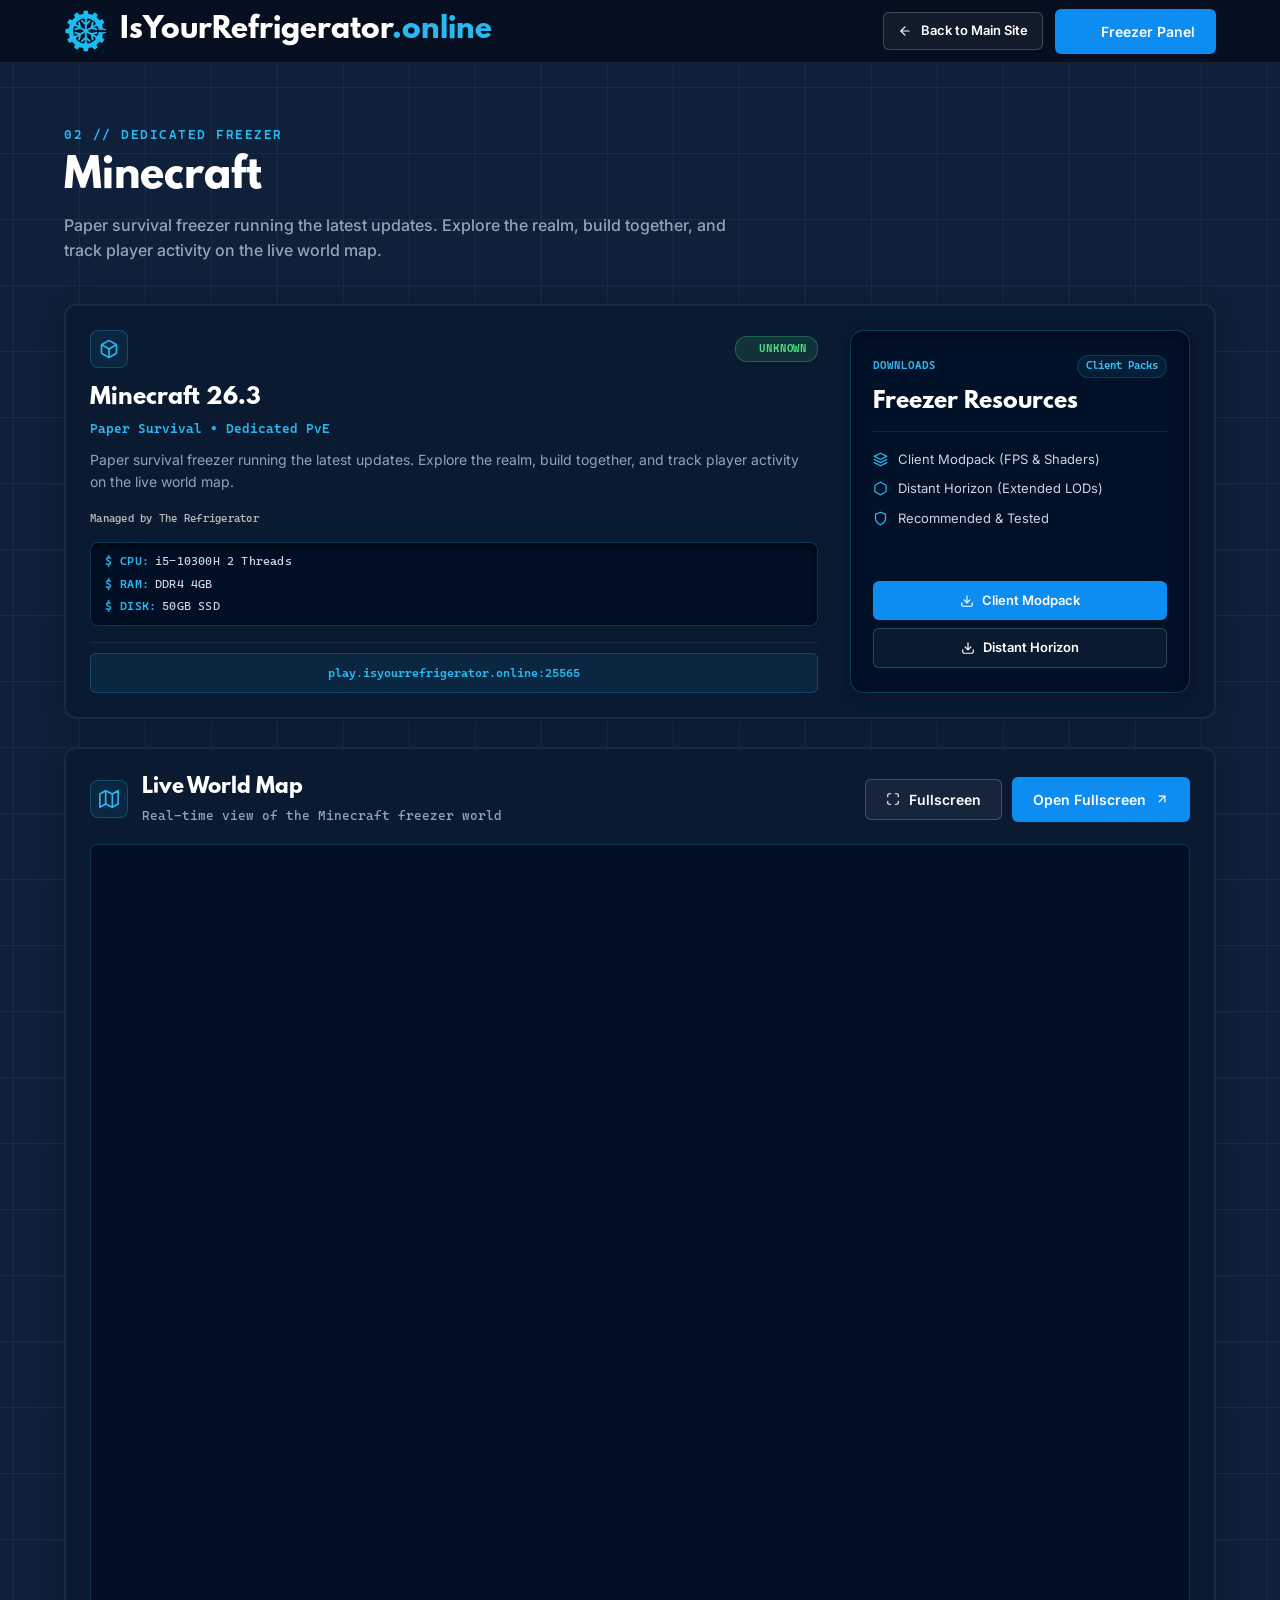
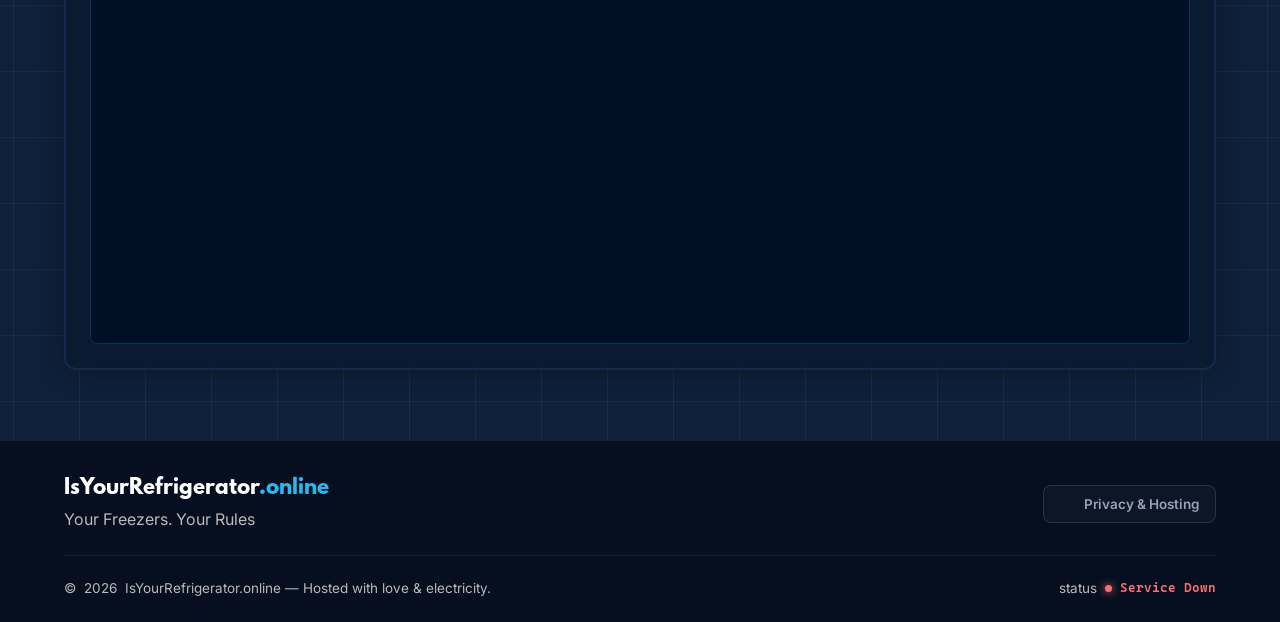
==== commit 5b2ae60a: "feat: add minecraft and zomboid pages with stylesheets" ====
--- a/minecraft/index.html
+++ b/minecraft/index.html
@@ -64,7 +64,8 @@
                 <span>Back to Main Site</span>
             </a>
             <a href="https://panel.isyourrefrigerator.online" target="_blank" rel="noopener noreferrer"
-                id="btn-freezer-panel" class="btn btn-blue transition-fast" title="Open Pelican Freezer Management Panel">
+                id="btn-freezer-panel" class="btn btn-blue transition-fast"
+                title="Open Pelican Freezer Management Panel">
                 <span class="icon" data-icon="freezer"></span>
                 <span>Freezer Panel</span>
             </a>
@@ -77,41 +78,118 @@
             <section class="mc-intro overview-section" aria-labelledby="mc-title">
                 <h4 class="section-header-text">02 // DEDICATED FREEZER</h4>
                 <h1 id="mc-title" class="section-header-title">Minecraft</h1>
-                <p class="section-text">Paper survival freezer running the latest updates. Explore the realm, build together, and track player activity on the live world map.</p>
+                <p class="section-text">Paper survival freezer running the latest updates. Explore the realm, build
+                    together, and track player activity on the live world map.</p>
             </section>
 
             <!-- Server Information Card -->
             <section class="mc-server" id="serverBox" aria-label="Server information">
-                <div class="server-card">
-                    <div class="server-top">
-                        <div class="server-icon" title="Minecraft Server">
-                            <svg viewBox="0 0 24 24" fill="none" stroke="currentColor" stroke-width="2" stroke-linecap="round" stroke-linejoin="round" aria-hidden="true">
-                                <path d="M21 16V8a2 2 0 0 0-1-1.73l-7-4a2 2 0 0 0-2 0l-7 4A2 2 0 0 0 3 8v8a2 2 0 0 0 1 1.73l7 4a2 2 0 0 0 2 0l7-4A2 2 0 0 0 21 16z"></path>
-                                <polyline points="3.27 6.96 12 12.01 20.73 6.96"></polyline>
-                                <line x1="12" y1="22.08" x2="12" y2="12"></line>
-                            </svg>
-                        </div>
-                        <div class="server-status-pill">
-                            <span class="indicator-dot" id="srvDot" aria-hidden="true"></span>
-                            <span id="srvText">Checking...</span>
-                        </div>
-                    </div>
-                    <h3>Minecraft 26.3</h3>
-                    <div class="server-subtitle">Paper Survival &bull; Dedicated PvE</div>
-                    <p class="server-desc">Paper survival freezer running the latest updates. Explore the realm, build together, and track player activity on the live world map.</p>
-                    <p class="managed">Managed by The Refrigerator</p>
-                    <div class="server-specs">
-                        <div class="spec-item"><span class="spec-label">CPU:</span><span class="spec-val">i5-10300H 2 Threads</span></div>
-                        <div class="spec-item"><span class="spec-label">RAM:</span><span class="spec-val">DDR4 4GB</span></div>
-                        <div class="spec-item"><span class="spec-label">DISK:</span><span class="spec-val">50GB SSD</span></div>
-                    </div>
-                    <div class="server-connect-group">
-                        <div class="server-connect" id="copyAddr" role="button" tabindex="0" title="Click to copy server hostname" aria-label="Copy server hostname: play.isyourrefrigerator.online:25565">
-                            <span class="ip-display">play.isyourrefrigerator.online:25565</span>
-                        </div>
-                        <div class="direct-ip-pill" id="copyDirectAddr" role="button" tabindex="0" title="Click to copy direct IP" aria-label="Copy direct IP: 158.101.195.224:25565">
-                            <span class="direct-ip-label">Direct IP:</span>
-                            <span class="direct-ip-val">158.101.195.224:25565</span>
+                <div class="server-card server-main-card">
+                    <div class="server-info">
+                        <div>
+                            <div class="server-top">
+                                <div class="server-icon" title="Minecraft Server">
+                                    <svg viewBox="0 0 24 24" fill="none" stroke="currentColor" stroke-width="2"
+                                        stroke-linecap="round" stroke-linejoin="round" aria-hidden="true">
+                                        <path
+                                            d="M21 16V8a2 2 0 0 0-1-1.73l-7-4a2 2 0 0 0-2 0l-7 4A2 2 0 0 0 3 8v8a2 2 0 0 0 1 1.73l7 4a2 2 0 0 0 2 0l7-4A2 2 0 0 0 21 16z">
+                                        </path>
+                                        <polyline points="3.27 6.96 12 12.01 20.73 6.96"></polyline>
+                                        <line x1="12" y1="22.08" x2="12" y2="12"></line>
+                                    </svg>
+                                </div>
+                                <div class="server-status-pill">
+                                    <span class="indicator-dot" id="srvDot" aria-hidden="true"></span>
+                                    <span id="srvText">Checking...</span>
+                                </div>
+                            </div>
+                            <h3>Minecraft 26.3</h3>
+                            <div class="server-subtitle">Paper Survival &bull; Dedicated PvE</div>
+                            <p class="server-desc">Paper survival freezer running the latest updates. Explore the realm,
+                                build
+                                together, and track player activity on the live world map.</p>
+                            <p class="managed">Managed by The Refrigerator</p>
+                            <div class="server-specs">
+                                <div class="spec-item"><span class="spec-label">CPU:</span><span
+                                        class="spec-val">i5-10300H 2 Threads</span></div>
+                                <div class="spec-item"><span class="spec-label">RAM:</span><span class="spec-val">DDR4
+                                        4GB</span></div>
+                                <div class="spec-item"><span class="spec-label">DISK:</span><span class="spec-val">50GB
+                                        SSD</span></div>
+                            </div>
+                        </div>
+
+                        <div class="server-connect-group">
+                            <div class="server-connect" id="copyAddr" role="button" tabindex="0"
+                                title="Click to copy server hostname"
+                                aria-label="Copy server hostname: play.isyourrefrigerator.online:25565">
+                                <span class="ip-display">play.isyourrefrigerator.online:25565</span>
+                            </div>
+                        </div>
+                    </div>
+
+                    <!-- Downloads Nested Card (styled like hosting-tier-card) -->
+                    <div class="server-downloads-card" aria-label="Server Downloads">
+                        <div>
+                            <div class="downloads-card-header">
+                                <span class="spec-label">DOWNLOADS</span>
+                                <span class="downloads-card-badge">Client Packs</span>
+                            </div>
+                            <div class="downloads-card-title">Freezer Resources</div>
+                            <div class="tier-divider"></div>
+                            <ul class="downloads-features">
+                                <li>
+                                    <svg width="15" height="15" viewBox="0 0 24 24" fill="none" stroke="currentColor"
+                                        stroke-width="2" stroke-linecap="round" stroke-linejoin="round"
+                                        aria-hidden="true">
+                                        <polygon points="12 2 2 7 12 12 22 7 12 2"></polygon>
+                                        <polyline points="2 17 12 22 22 17"></polyline>
+                                        <polyline points="2 12 12 17 22 12"></polyline>
+                                    </svg>
+                                    <span>Client Modpack (FPS &amp; Shaders)</span>
+                                </li>
+                                <li>
+                                    <svg width="15" height="15" viewBox="0 0 24 24" fill="none" stroke="currentColor"
+                                        stroke-width="2" stroke-linecap="round" stroke-linejoin="round"
+                                        aria-hidden="true">
+                                        <path
+                                            d="M21 16V8a2 2 0 0 0-1-1.73l-7-4a2 2 0 0 0-2 0l-7 4A2 2 0 0 0 3 8v8a2 2 0 0 0 1 1.73l7 4a2 2 0 0 0 2 0l7-4A2 2 0 0 0 21 16z">
+                                        </path>
+                                    </svg>
+                                    <span>Distant Horizon (Extended LODs)</span>
+                                </li>
+                                <li>
+                                    <svg width="15" height="15" viewBox="0 0 24 24" fill="none" stroke="currentColor"
+                                        stroke-width="2" stroke-linecap="round" stroke-linejoin="round"
+                                        aria-hidden="true">
+                                        <path d="M12 22s8-4 8-10V5l-8-3-8 3v7c0 6 8 10 8 10z"></path>
+                                    </svg>
+                                    <span>Recommended &amp; Tested</span>
+                                </li>
+                            </ul>
+                        </div>
+                        <div class="downloads-card-buttons">
+                            <!-- Set your download links in href below -->
+                            <a href="https://drive.google.com/file/d/1Up3wkUSuwNsn8KL1uQ5JuSVQEHcBtH3V/view?usp=sharing" class="btn btn-blue btn-download" title="Download Client Modpack"
+                                target="_blank" rel="noopener noreferrer">
+                                <svg width="14" height="14" viewBox="0 0 24 24" fill="none" stroke="currentColor"
+                                    stroke-width="2" stroke-linecap="round" stroke-linejoin="round" aria-hidden="true">
+                                    <path d="M21 15v4a2 2 0 0 1-2 2H5a2 2 0 0 1-2-2v-4"></path>
+                                    <polyline points="7 10 12 15 17 10"></polyline>
+                                    <line x1="12" y1="15" x2="12" y2="3"></line>
+                                </svg>
+                                <span>Client Modpack</span>
+                            </a>
+                            <a href="https://drive.google.com/file/d/1F3ifgK5EUGZTvfOgDT3r9CXGLf_z_iNa/view?usp=sharing" class="btn btn-outline btn-download" title="Download Distant Horizon"
+                                target="_blank" rel="noopener noreferrer">
+                                <svg width="14" height="14" viewBox="0 0 24 24" fill="none" stroke="currentColor"
+                                    stroke-width="2" stroke-linecap="round" stroke-linejoin="round" aria-hidden="true">
+                                    <path d="M21 15v4a2 2 0 0 1-2 2H5a2 2 0 0 1-2-2v-4"></path>
+                                    <polyline points="7 10 12 15 17 10"></polyline>
+                                    <line x1="12" y1="15" x2="12" y2="3"></line>
+                                </svg>
+                                <span>Distant Horizon</span>
+                            </a>
                         </div>
                     </div>
                 </div>
@@ -123,7 +201,8 @@
                     <div class="map-header">
                         <div class="map-title-wrap">
                             <div class="map-icon" aria-hidden="true">
-                                <svg viewBox="0 0 24 24" fill="none" stroke="currentColor" stroke-width="2" stroke-linecap="round" stroke-linejoin="round">
+                                <svg viewBox="0 0 24 24" fill="none" stroke="currentColor" stroke-width="2"
+                                    stroke-linecap="round" stroke-linejoin="round">
                                     <polygon points="1 6 1 22 8 18 16 22 23 18 23 2 16 6 8 2 1 6"></polygon>
                                     <line x1="8" y1="2" x2="8" y2="18"></line>
                                     <line x1="16" y1="6" x2="16" y2="22"></line>
@@ -135,15 +214,21 @@
                             </div>
                         </div>
                         <div class="map-actions">
-                            <button type="button" class="btn btn-gray" id="btnMapFullscreen" title="Toggle fullscreen map">
-                                <svg width="14" height="14" viewBox="0 0 24 24" fill="none" stroke="currentColor" stroke-width="2" stroke-linecap="round" stroke-linejoin="round" aria-hidden="true">
-                                    <path d="M8 3H5a2 2 0 0 0-2 2v3m18 0V5a2 2 0 0 0-2-2h-3m0 18h3a2 2 0 0 0 2-2v-3M3 16v3a2 2 0 0 0 2 2h3"></path>
+                            <button type="button" class="btn btn-gray" id="btnMapFullscreen"
+                                title="Toggle fullscreen map">
+                                <svg width="14" height="14" viewBox="0 0 24 24" fill="none" stroke="currentColor"
+                                    stroke-width="2" stroke-linecap="round" stroke-linejoin="round" aria-hidden="true">
+                                    <path
+                                        d="M8 3H5a2 2 0 0 0-2 2v3m18 0V5a2 2 0 0 0-2-2h-3m0 18h3a2 2 0 0 0 2-2v-3M3 16v3a2 2 0 0 0 2 2h3">
+                                    </path>
                                 </svg>
                                 <span>Fullscreen</span>
                             </button>
-                            <a href="https://isyourrefrigerator.online/minecraft/map/" target="_blank" rel="noopener noreferrer" class="btn btn-blue" title="Open map in new tab">
+                            <a href="https://isyourrefrigerator.online/minecraft/map/" target="_blank"
+                                rel="noopener noreferrer" class="btn btn-blue" title="Open map in new tab">
                                 <span>Open Fullscreen</span>
-                                <svg width="14" height="14" viewBox="0 0 24 24" fill="none" stroke="currentColor" stroke-width="2" stroke-linecap="round" stroke-linejoin="round" aria-hidden="true">
+                                <svg width="14" height="14" viewBox="0 0 24 24" fill="none" stroke="currentColor"
+                                    stroke-width="2" stroke-linecap="round" stroke-linejoin="round" aria-hidden="true">
                                     <line x1="7" y1="17" x2="17" y2="7"></line>
                                     <polyline points="7 7 17 7 17 17"></polyline>
                                 </svg>
@@ -151,8 +236,11 @@
                         </div>
                     </div>
                     <div class="map-frame-wrapper" id="mapWrapper">
-                        <iframe id="mapFrame" class="map-frame" src="https://isyourrefrigerator.online/minecraft/map/" title="Minecraft Live World Map" loading="lazy" allowfullscreen="true">
-                            <p>Your browser does not support iframes. <a href="https://isyourrefrigerator.online/minecraft/map/" target="_blank" rel="noopener noreferrer">Click here to open the live world map</a>.</p>
+                        <iframe id="mapFrame" class="map-frame" src="https://isyourrefrigerator.online/minecraft/map/"
+                            title="Minecraft Live World Map" loading="lazy" allowfullscreen="true">
+                            <p>Your browser does not support iframes. <a
+                                    href="https://isyourrefrigerator.online/minecraft/map/" target="_blank"
+                                    rel="noopener noreferrer">Click here to open the live world map</a>.</p>
                         </iframe>
                     </div>
                 </div>
@@ -178,11 +266,13 @@
         </section>
         <span class="underline"></span>
         <section id="copyright" class="footer-copyright">
-            <p class="text-gray">&copy; <span class="current-year">2026</span> IsYourRefrigerator.online &mdash; Hosted with love &amp; electricity.</p>
-            <p class="text-gray">status <span id="status" class="status-indicator" role="status" aria-live="polite"></span></p>
+            <p class="text-gray">&copy; <span class="current-year">2026</span> IsYourRefrigerator.online &mdash; Hosted
+                with love &amp; electricity.</p>
+            <p class="text-gray">status <span id="status" class="status-indicator" role="status"
+                    aria-live="polite"></span></p>
         </section>
     </footer>
 
 </body>
 
-</html>
+</html>
--- a/static/style/stylesheet.css
+++ b/static/style/stylesheet.css
@@ -509,8 +509,7 @@
 }
 
 .box:hover {
-  border-color: var(--border-card-hover);
-  box-shadow: var(--shadow-card-hover);
+  border-color: rgba(40, 185, 241, 0.32);
 }
 
 /* =============================================================================
@@ -1007,6 +1006,118 @@
   margin-bottom: 16px;
 }
 
+/* Server Main Card Layout (Hosting Main Card style with nested Downloads Card) */
+.server-main-card {
+  display: flex;
+  justify-content: space-between;
+  align-items: stretch;
+  gap: 32px;
+  position: relative;
+}
+
+.server-info {
+  flex: 1;
+  display: flex;
+  flex-direction: column;
+  justify-content: space-between;
+  min-width: 0;
+}
+
+.server-downloads-card {
+  width: 340px;
+  flex-shrink: 0;
+  background: rgba(0, 15, 36, 0.72);
+  border: 1px solid rgba(40, 185, 241, 0.24);
+  border-radius: 14px;
+  padding: 24px 22px;
+  display: flex;
+  flex-direction: column;
+  justify-content: space-between;
+  box-shadow: inset 0 2px 12px rgba(0, 0, 0, 0.55), 0 4px 16px rgba(0, 0, 0, 0.2);
+  transition: border-color var(--transition-fast);
+}
+
+.server-downloads-card:hover {
+  border-color: rgba(40, 185, 241, 0.45);
+}
+
+.downloads-card-header {
+  display: flex;
+  justify-content: space-between;
+  align-items: center;
+  margin-bottom: 8px;
+}
+
+.downloads-card-header .spec-label {
+  color: var(--accent-ice-blue);
+  font-family: var(--font-mono);
+  font-size: 11px;
+  font-weight: 700;
+  letter-spacing: 1px;
+}
+
+.downloads-card-badge {
+  font-family: var(--font-mono);
+  font-size: 11px;
+  font-weight: 600;
+  color: var(--accent-cyan);
+  background: rgba(40, 185, 241, 0.08);
+  border: 1px solid rgba(40, 185, 241, 0.2);
+  padding: 2px 8px;
+  border-radius: 12px;
+}
+
+.downloads-card-title {
+  font-family: var(--font-spartan);
+  font-size: 22px;
+  font-weight: 700;
+  color: var(--text-primary);
+  margin-bottom: 12px;
+}
+
+.downloads-features {
+  list-style: none;
+  padding: 0;
+  margin: 0 0 20px;
+  display: flex;
+  flex-direction: column;
+  gap: 10px;
+}
+
+.downloads-features li {
+  font-size: 13px;
+  color: var(--text-secondary);
+  display: flex;
+  align-items: center;
+  gap: 10px;
+}
+
+.downloads-features li svg {
+  flex-shrink: 0;
+  color: var(--accent-ice-blue);
+}
+
+.downloads-card-buttons {
+  display: flex;
+  flex-direction: column;
+  gap: 8px;
+  width: 100%;
+}
+
+.downloads-card-buttons .btn-download {
+  width: 100%;
+  padding: 9px 14px;
+  font-size: 13px;
+  font-family: var(--font-sans);
+  font-weight: 600;
+  border-radius: 6px;
+  display: inline-flex;
+  align-items: center;
+  justify-content: center;
+  gap: 8px;
+  text-decoration: none;
+}
+
 .freezer-specs span,
 .spec-item {
   display: flex;
@@ -1039,8 +1150,7 @@
 
 .freezers-box:hover .freezer-specs,
 .server-card:hover .server-specs {
-  border-color: rgba(40, 185, 241, 0.45);
-  box-shadow: inset 0 2px 12px rgba(0, 0, 0, 0.6), 0 0 14px rgba(40, 185, 241, 0.12);
+  border-color: var(--border-card);
 }
 
 /* Freezer Card Actions */
@@ -1094,8 +1204,7 @@
 }
 
 .server-card:hover {
-  border-color: var(--border-card-hover);
-  box-shadow: var(--shadow-card-hover);
+  border-color: rgba(40, 185, 241, 0.32);
 }
 
 .server-top {
@@ -1268,8 +1377,7 @@
 }
 
 .hosting-main-card:hover {
-  border-color: rgba(40, 185, 241, 0.38);
-  box-shadow: 0 8px 32px rgba(0, 0, 0, 0.4), 0 0 24px rgba(40, 185, 241, 0.12);
+  border-color: rgba(40, 185, 241, 0.35);
 }
 
 .hosting-info {
@@ -1515,7 +1623,6 @@
 
 .discord-card:hover {
   border-color: rgba(88, 101, 242, 0.5);
-  box-shadow: 0 4px 20px rgba(0, 0, 0, 0.25), 0 0 16px rgba(88, 101, 242, 0.15);
 }
 
 .discord-left {
@@ -1832,6 +1939,12 @@
 /* =============================================================================
    15. Responsive Breakpoints
    ============================================================================= */
+/* 1521px+ Breakpoint */
+@media (min-width: 1521px) {
+  .site-header { padding: 0 15vw; }
+  .site-footer { padding: 36px 15vw 24px; }
+  main, .main-content { margin: clamp(24px, 3vw, 48px) 15vw; }
+}
 
 /* 1520px Breakpoint */
 @media (max-width: 1520px) {
@@ -1875,6 +1988,13 @@
 
 /* 850px Breakpoint */
 @media (max-width: 850px) {
+  .server-main-card {
+    flex-direction: column;
+    gap: 24px;
+  }
+  .server-downloads-card {
+    width: 100%;
+  }
   .site-header {
     justify-content: center;
     height: auto;
--- a/minecraft/static/stylesheet.css
+++ b/minecraft/static/stylesheet.css
@@ -33,8 +33,7 @@
 }
 
 .map-container:hover {
-  border-color: var(--border-card-hover, #148dc0);
-  box-shadow: var(--shadow-card-hover, 0 10px 30px rgba(0, 0, 0, 0.35));
+  border-color: rgba(40, 185, 241, 0.35);
 }
 
 .map-header {
@@ -93,8 +92,7 @@
 .map-frame-wrapper {
   position: relative;
   width: 100%;
-  height: 720px;
-  min-height: 440px;
+  aspect-ratio: 1 / 1;
   border-radius: 8px;
   overflow: hidden;
   background: var(--bg-terminal, #000f24);
@@ -106,6 +104,7 @@
 .map-frame-wrapper:-webkit-full-screen {
   width: 100vw;
   height: 100vh;
+  aspect-ratio: auto;
   border-radius: 0;
   border: none;
   padding: 0;
@@ -120,12 +119,6 @@
 }
 
 /* Responsive Overrides */
-@media (max-width: 900px) {
-  .map-frame-wrapper {
-    height: 540px;
-  }
-}
-
 @media (max-width: 640px) {
   .map-header {
     flex-direction: column;
@@ -138,17 +131,10 @@
     flex: 1;
     justify-content: center;
   }
-  .map-frame-wrapper {
-    height: 440px;
-  }
 }
 
 @media (max-width: 480px) {
   .map-container {
     padding: 16px 14px;
   }
-  .map-frame-wrapper {
-    height: 380px;
-    min-height: 320px;
-  }
 }
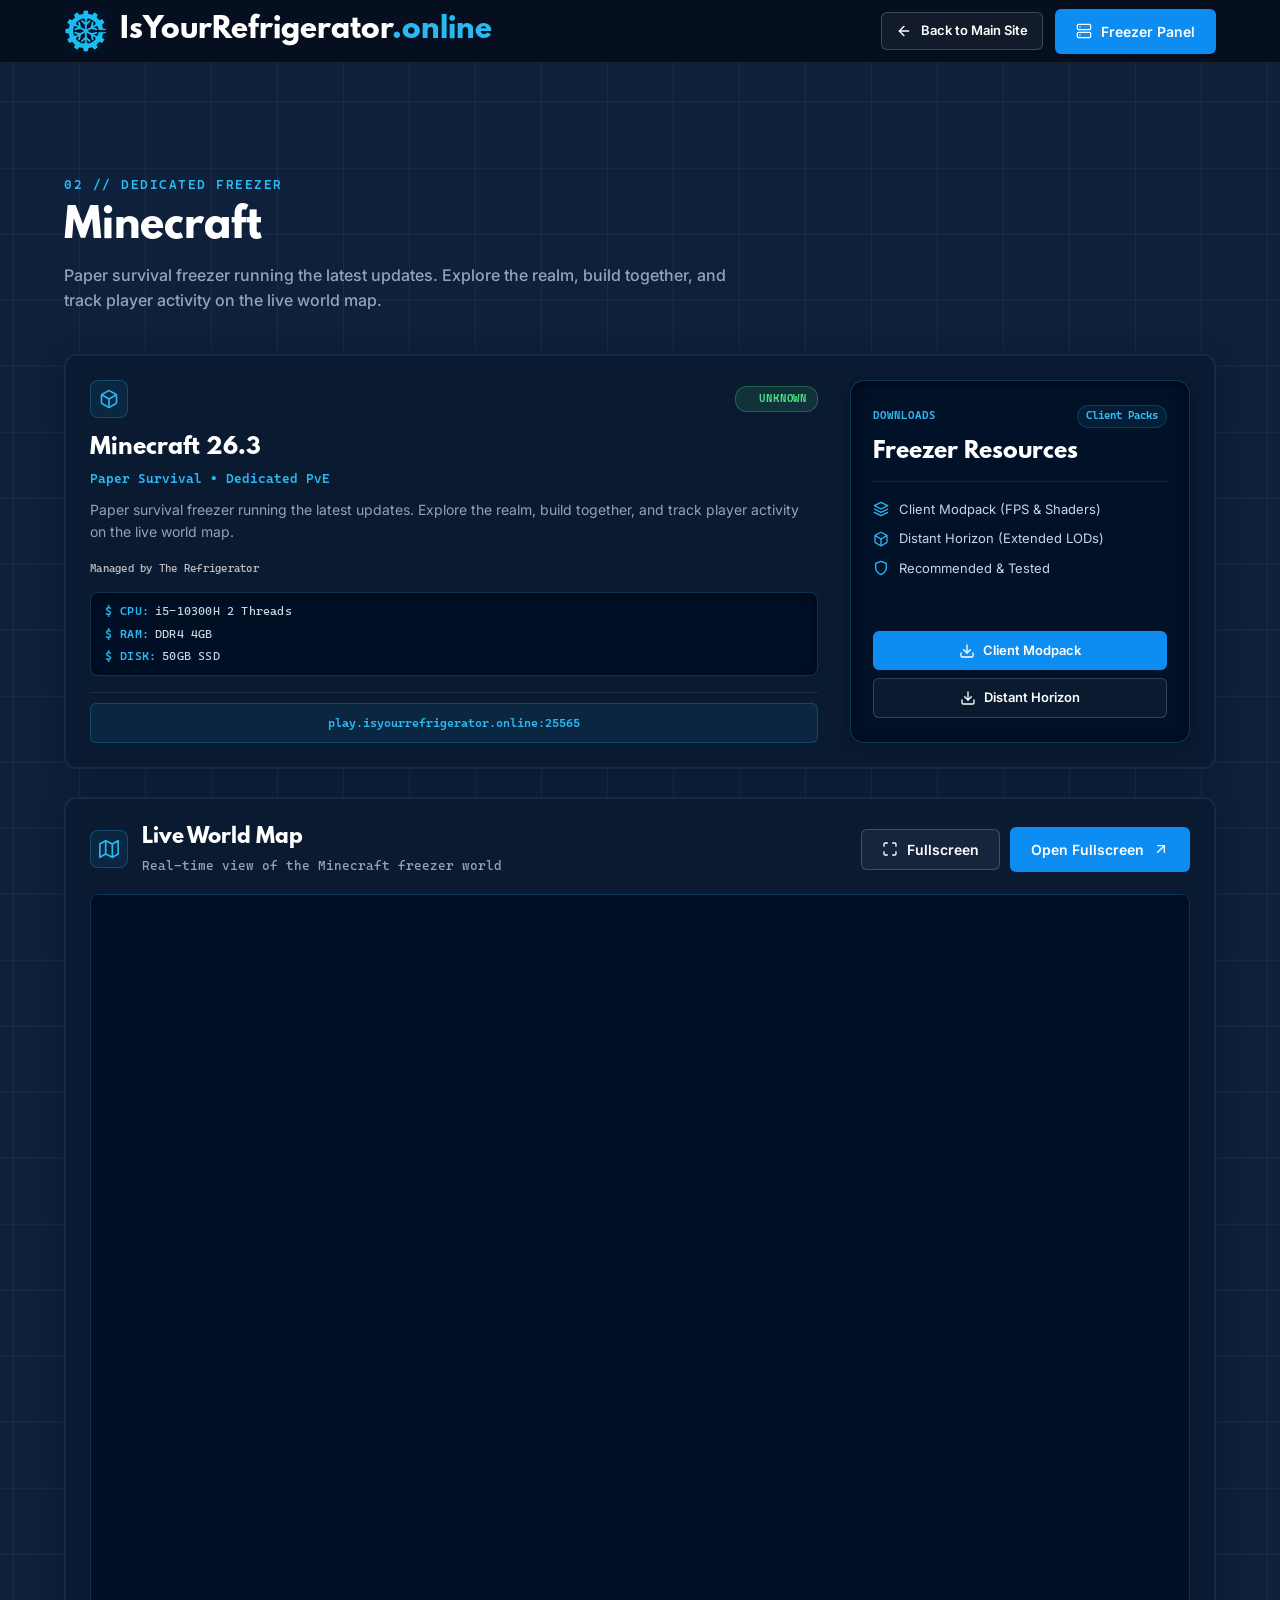
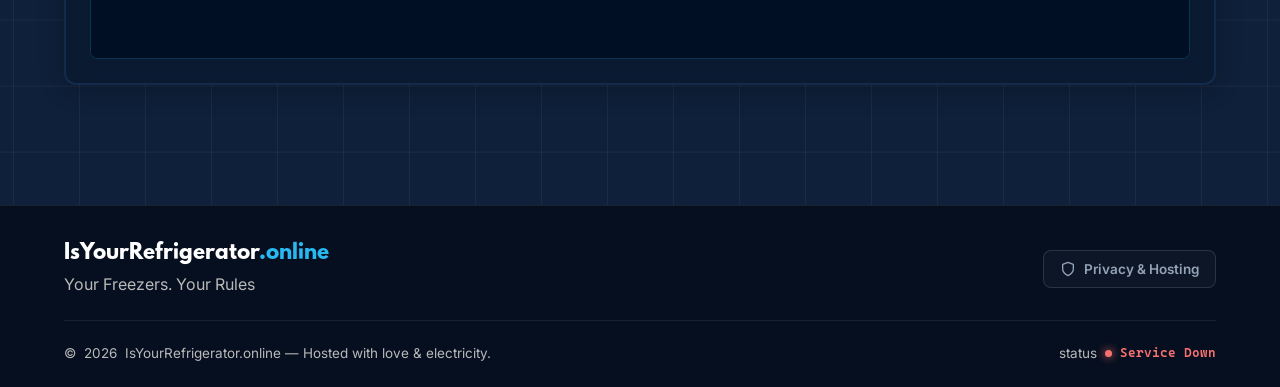
==== commit fed66384: "feat: add Minecraft and Zomboid game server pages and privacy modal component" ====
--- a/minecraft/index.html
+++ b/minecraft/index.html
@@ -56,11 +56,7 @@
         </div>
         <div class="header-section" style="gap: 12px;">
             <a href="../" id="btn-header-back" class="btn btn-gray btn-header-back" title="Back to Main Site">
-                <svg width="14" height="14" viewBox="0 0 24 24" fill="none" stroke="currentColor" stroke-width="2"
-                    stroke-linecap="round" stroke-linejoin="round" aria-hidden="true">
-                    <line x1="19" y1="12" x2="5" y2="12"></line>
-                    <polyline points="12 19 5 12 12 5"></polyline>
-                </svg>
+                <span class="icon" data-icon="arrow-left"></span>
                 <span>Back to Main Site</span>
             </a>
             <a href="https://panel.isyourrefrigerator.online" target="_blank" rel="noopener noreferrer"
@@ -88,16 +84,7 @@
                     <div class="server-info">
                         <div>
                             <div class="server-top">
-                                <div class="server-icon" title="Minecraft Server">
-                                    <svg viewBox="0 0 24 24" fill="none" stroke="currentColor" stroke-width="2"
-                                        stroke-linecap="round" stroke-linejoin="round" aria-hidden="true">
-                                        <path
-                                            d="M21 16V8a2 2 0 0 0-1-1.73l-7-4a2 2 0 0 0-2 0l-7 4A2 2 0 0 0 3 8v8a2 2 0 0 0 1 1.73l7 4a2 2 0 0 0 2 0l7-4A2 2 0 0 0 21 16z">
-                                        </path>
-                                        <polyline points="3.27 6.96 12 12.01 20.73 6.96"></polyline>
-                                        <line x1="12" y1="22.08" x2="12" y2="12"></line>
-                                    </svg>
-                                </div>
+                                <div class="server-icon" data-icon="cube" title="Minecraft Server"></div>
                                 <div class="server-status-pill">
                                     <span class="indicator-dot" id="srvDot" aria-hidden="true"></span>
                                     <span id="srvText">Checking...</span>
@@ -139,31 +126,15 @@
                             <div class="tier-divider"></div>
                             <ul class="downloads-features">
                                 <li>
-                                    <svg width="15" height="15" viewBox="0 0 24 24" fill="none" stroke="currentColor"
-                                        stroke-width="2" stroke-linecap="round" stroke-linejoin="round"
-                                        aria-hidden="true">
-                                        <polygon points="12 2 2 7 12 12 22 7 12 2"></polygon>
-                                        <polyline points="2 17 12 22 22 17"></polyline>
-                                        <polyline points="2 12 12 17 22 12"></polyline>
-                                    </svg>
+                                    <span class="icon" data-icon="ram-layers"></span>
                                     <span>Client Modpack (FPS &amp; Shaders)</span>
                                 </li>
                                 <li>
-                                    <svg width="15" height="15" viewBox="0 0 24 24" fill="none" stroke="currentColor"
-                                        stroke-width="2" stroke-linecap="round" stroke-linejoin="round"
-                                        aria-hidden="true">
-                                        <path
-                                            d="M21 16V8a2 2 0 0 0-1-1.73l-7-4a2 2 0 0 0-2 0l-7 4A2 2 0 0 0 3 8v8a2 2 0 0 0 1 1.73l7 4a2 2 0 0 0 2 0l7-4A2 2 0 0 0 21 16z">
-                                        </path>
-                                    </svg>
+                                    <span class="icon" data-icon="cube"></span>
                                     <span>Distant Horizon (Extended LODs)</span>
                                 </li>
                                 <li>
-                                    <svg width="15" height="15" viewBox="0 0 24 24" fill="none" stroke="currentColor"
-                                        stroke-width="2" stroke-linecap="round" stroke-linejoin="round"
-                                        aria-hidden="true">
-                                        <path d="M12 22s8-4 8-10V5l-8-3-8 3v7c0 6 8 10 8 10z"></path>
-                                    </svg>
+                                    <span class="icon" data-icon="shield"></span>
                                     <span>Recommended &amp; Tested</span>
                                 </li>
                             </ul>
@@ -172,22 +143,12 @@
                             <!-- Set your download links in href below -->
                             <a href="https://drive.google.com/file/d/1Up3wkUSuwNsn8KL1uQ5JuSVQEHcBtH3V/view?usp=sharing" class="btn btn-blue btn-download" title="Download Client Modpack"
                                 target="_blank" rel="noopener noreferrer">
-                                <svg width="14" height="14" viewBox="0 0 24 24" fill="none" stroke="currentColor"
-                                    stroke-width="2" stroke-linecap="round" stroke-linejoin="round" aria-hidden="true">
-                                    <path d="M21 15v4a2 2 0 0 1-2 2H5a2 2 0 0 1-2-2v-4"></path>
-                                    <polyline points="7 10 12 15 17 10"></polyline>
-                                    <line x1="12" y1="15" x2="12" y2="3"></line>
-                                </svg>
+                                <span class="icon" data-icon="download"></span>
                                 <span>Client Modpack</span>
                             </a>
                             <a href="https://drive.google.com/file/d/1F3ifgK5EUGZTvfOgDT3r9CXGLf_z_iNa/view?usp=sharing" class="btn btn-outline btn-download" title="Download Distant Horizon"
                                 target="_blank" rel="noopener noreferrer">
-                                <svg width="14" height="14" viewBox="0 0 24 24" fill="none" stroke="currentColor"
-                                    stroke-width="2" stroke-linecap="round" stroke-linejoin="round" aria-hidden="true">
-                                    <path d="M21 15v4a2 2 0 0 1-2 2H5a2 2 0 0 1-2-2v-4"></path>
-                                    <polyline points="7 10 12 15 17 10"></polyline>
-                                    <line x1="12" y1="15" x2="12" y2="3"></line>
-                                </svg>
+                                <span class="icon" data-icon="download"></span>
                                 <span>Distant Horizon</span>
                             </a>
                         </div>
@@ -200,14 +161,7 @@
                 <div class="map-container">
                     <div class="map-header">
                         <div class="map-title-wrap">
-                            <div class="map-icon" aria-hidden="true">
-                                <svg viewBox="0 0 24 24" fill="none" stroke="currentColor" stroke-width="2"
-                                    stroke-linecap="round" stroke-linejoin="round">
-                                    <polygon points="1 6 1 22 8 18 16 22 23 18 23 2 16 6 8 2 1 6"></polygon>
-                                    <line x1="8" y1="2" x2="8" y2="18"></line>
-                                    <line x1="16" y1="6" x2="16" y2="22"></line>
-                                </svg>
-                            </div>
+                            <div class="map-icon" data-icon="map" aria-hidden="true"></div>
                             <div>
                                 <h2>Live World Map</h2>
                                 <p>Real-time view of the Minecraft freezer world</p>
@@ -216,22 +170,13 @@
                         <div class="map-actions">
                             <button type="button" class="btn btn-gray" id="btnMapFullscreen"
                                 title="Toggle fullscreen map">
-                                <svg width="14" height="14" viewBox="0 0 24 24" fill="none" stroke="currentColor"
-                                    stroke-width="2" stroke-linecap="round" stroke-linejoin="round" aria-hidden="true">
-                                    <path
-                                        d="M8 3H5a2 2 0 0 0-2 2v3m18 0V5a2 2 0 0 0-2-2h-3m0 18h3a2 2 0 0 0 2-2v-3M3 16v3a2 2 0 0 0 2 2h3">
-                                    </path>
-                                </svg>
+                                <span class="icon" data-icon="fullscreen"></span>
                                 <span>Fullscreen</span>
                             </button>
                             <a href="https://isyourrefrigerator.online/minecraft/map/" target="_blank"
                                 rel="noopener noreferrer" class="btn btn-blue" title="Open map in new tab">
                                 <span>Open Fullscreen</span>
-                                <svg width="14" height="14" viewBox="0 0 24 24" fill="none" stroke="currentColor"
-                                    stroke-width="2" stroke-linecap="round" stroke-linejoin="round" aria-hidden="true">
-                                    <line x1="7" y1="17" x2="17" y2="7"></line>
-                                    <polyline points="7 7 17 7 17 17"></polyline>
-                                </svg>
+                                <span class="icon" data-icon="open-link"></span>
                             </a>
                         </div>
                     </div>
--- a/static/style/stylesheet.css
+++ b/static/style/stylesheet.css
@@ -353,10 +353,11 @@
 main,
 .main-content {
   flex: 1 0 auto;
-  margin: clamp(24px, 3vw, 48px) 15vw;
+  margin: clamp(24px, 5vw, 48px) 15vw;
   display: flex;
   flex-direction: column;
   row-gap: clamp(40px, 4vw, 64px);
+  padding:50px 0px;
 }
 
 /* Site Header */
--- a/minecraft/static/stylesheet.css
+++ b/minecraft/static/stylesheet.css
@@ -92,7 +92,8 @@
 .map-frame-wrapper {
   position: relative;
   width: 100%;
-  aspect-ratio: 1 / 1;
+  height: 85vh;
+  min-height: 480px;
   border-radius: 8px;
   overflow: hidden;
   background: var(--bg-terminal, #000f24);
@@ -104,6 +105,7 @@
 .map-frame-wrapper:-webkit-full-screen {
   width: 100vw;
   height: 100vh;
+  min-height: auto;
   aspect-ratio: auto;
   border-radius: 0;
   border: none;
